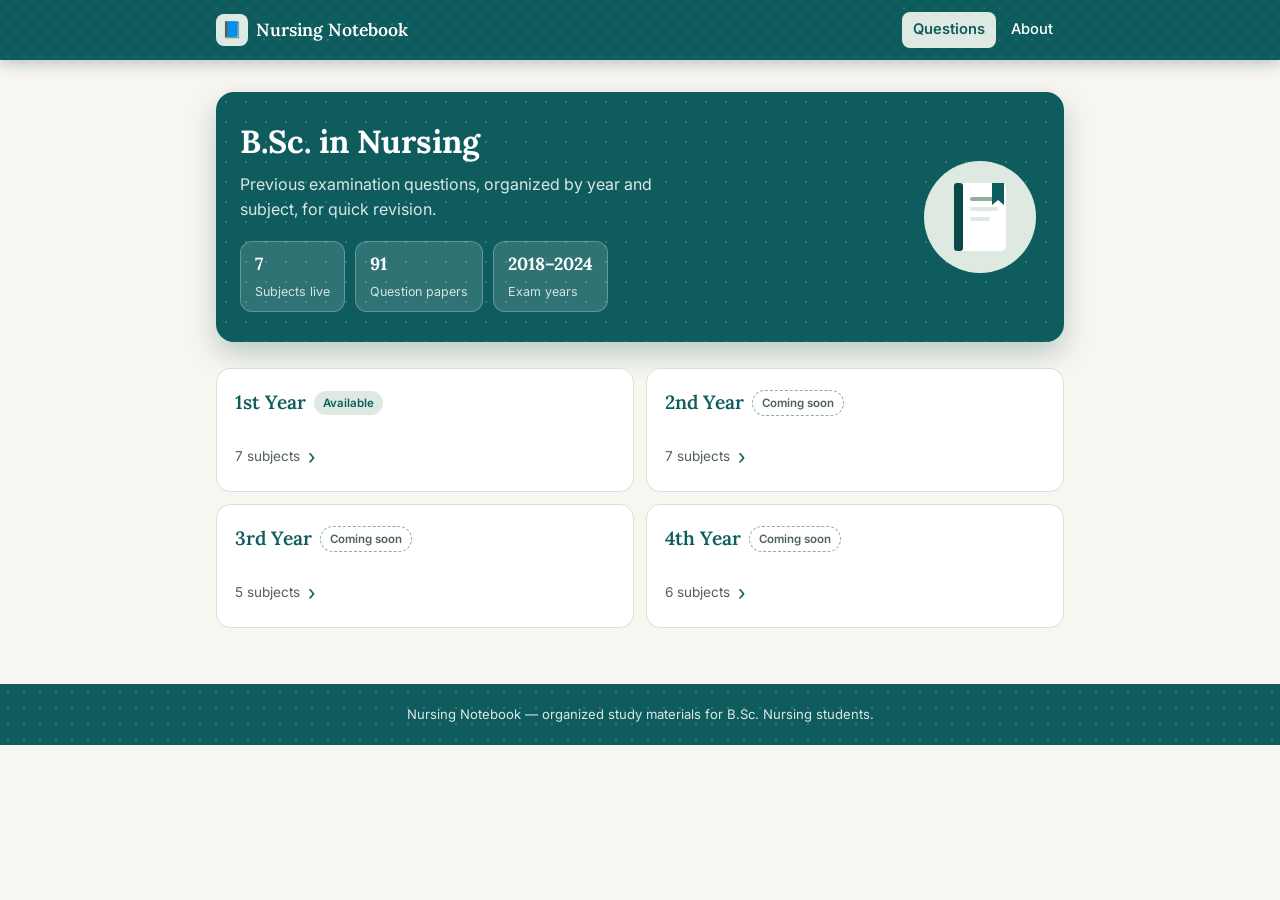
==== index.html @ 6ee8f98a "Add files via upload" ====
<!DOCTYPE html>
<html lang="en"><head><meta charset="UTF-8"><meta name="viewport" content="width=device-width, initial-scale=1">
<link rel="preconnect" href="https://fonts.googleapis.com"><link rel="preconnect" href="https://fonts.gstatic.com" crossorigin>
<link href="https://fonts.googleapis.com/css2?family=Lora:wght@500;600;700&family=Inter:wght@400;500;600&family=Noto+Sans+Bengali:wght@400;500;600&display=swap" rel="stylesheet">
<link rel="stylesheet" href="style.css"><title>Nursing Notebook</title></head><body>
<header class="topbar"><div class="topbar-in"><a class="brand" href="index.html"><span class="brand-mark">📘</span><span class="brand-name">Nursing Notebook</span></a><nav class="topnav"><a href="index.html" aria-current=page>Questions</a><a href="about.html">About</a></nav></div></header>
<nav class="breadcrumb" id="breadcrumb" style="display:none"><div class="crumbs" id="crumbs"></div></nav>
<main class="content" id="content"></main>
<footer class="footer"><p>Nursing Notebook — organized study materials for B.Sc. Nursing students.</p></footer>
<script src="data.js"></script><script src="app.js"></script></body></html>
---- style.css ----
*{box-sizing:border-box}
:root{--teal:#0F5C5E;--teal-h:#0A484A;--sage:#DDE9E1;--sage-d:#8FAF9A;--ivory:#F8F6F0;--bd:#D8E1DC;--ink:#1E2A2A;--soft:#52615E;--amber:#C98A3E;--dots:radial-gradient(rgba(255,255,255,.16) 1.2px,transparent 1.5px)}
body{margin:0;background:var(--ivory);color:var(--ink);font:16px/1.6 Inter,sans-serif}
h1,h2,h3{font-family:Lora,serif;margin:0;color:var(--teal);line-height:1.25}
button{font:inherit;color:inherit;background:none;border:0;cursor:pointer}a{color:var(--teal)}
:focus-visible{outline:2px solid var(--teal);outline-offset:2px}
.topbar{background:var(--teal);position:sticky;top:0;z-index:10;box-shadow:0 3px 14px rgba(10,72,74,.3);background-image:var(--dots);background-size:16px 16px}
.topbar-in{max-width:880px;margin:0 auto;padding:12px 16px;display:flex;align-items:center;justify-content:space-between;gap:10px}
.brand{display:flex;align-items:center;gap:8px;min-width:0;text-decoration:none;color:#fff}
.brand-mark{width:32px;height:32px;border-radius:8px;background:var(--sage);display:flex;align-items:center;justify-content:center;flex-shrink:0;font-size:1rem}
.brand-name{font-family:Lora,serif;font-weight:600;font-size:1.1rem;color:#fff;white-space:nowrap;overflow:hidden;text-overflow:ellipsis}
.topnav{display:flex;gap:4px;flex-shrink:0}
.topnav a{padding:6px 11px;border-radius:8px;text-decoration:none;color:#fff;font-size:.92rem;font-weight:500}
.topnav a:hover{background:rgba(255,255,255,.14)}
.topnav a[aria-current]{background:var(--sage);color:var(--teal);font-weight:600}
.breadcrumb{background:var(--sage);border-bottom:1px solid var(--bd)}
.crumbs{max-width:880px;margin:0 auto;padding:10px 16px;display:flex;flex-wrap:wrap;align-items:center;gap:4px;font-size:.85rem}
.crumbs button{color:var(--soft);padding:2px 4px}.crumbs button:hover{color:var(--teal);text-decoration:underline}
.crumbs .cur{color:var(--teal);font-weight:600;padding:2px 4px}.crumbs .sep{color:var(--soft);opacity:.6}
.content{max-width:880px;margin:0 auto;padding:32px 16px 56px}
.view{animation:fade .3s ease}@keyframes fade{from{opacity:0;transform:translateY(6px)}to{opacity:1;transform:none}}
.hero{background:var(--teal);background-image:var(--dots);background-size:20px 20px;color:#fff;border-radius:18px;padding:30px 24px;margin-bottom:26px;display:flex;align-items:center;justify-content:space-between;gap:20px;box-shadow:0 12px 28px rgba(10,72,74,.25)}
.hero h1{color:#fff;font-size:2rem}.hero p{margin:10px 0 0;color:rgba(255,255,255,.85);max-width:46ch}
.hero-art{width:120px;flex-shrink:0}
.stats{display:flex;flex-wrap:wrap;gap:10px;margin-top:18px}
.stat{background:rgba(255,255,255,.14);border:1px solid rgba(255,255,255,.25);border-radius:12px;padding:8px 14px}
.stat b{display:block;font-family:Lora,serif;font-size:1.1rem}.stat span{font-size:.78rem;color:rgba(255,255,255,.8)}
.grid2{display:grid;grid-template-columns:repeat(2,1fr);gap:12px}
.head{margin-bottom:22px}.head h2{font-size:1.6rem}.head p{color:var(--soft);margin:6px 0 0}
.year-card{text-align:left;background:#fff;border:1px solid var(--bd);border-radius:14px;padding:18px;display:flex;flex-direction:column;gap:22px;min-height:112px;transition:.2s}
.year-card:hover{border-color:var(--teal);transform:translateY(-2px);box-shadow:0 8px 20px rgba(15,92,94,.1)}
.row-b{display:flex;justify-content:space-between;align-items:center;gap:8px}
.year-card .lbl{font-family:Lora,serif;font-weight:600;font-size:1.2rem;color:var(--teal)}
.cta{font-size:.85rem;color:var(--soft)}.arrow{color:var(--teal);font-size:1.3rem}
.pill{font-size:.72rem;font-weight:600;padding:3px 9px;border-radius:20px;white-space:nowrap;background:var(--sage);color:var(--teal)}
.pill.soon{background:#fff;border:1px dashed var(--sage-d);color:var(--soft)}
.sub-card{display:flex;flex-direction:column;gap:10px;text-align:left;background:#fff;border:1px solid var(--bd);border-radius:12px;padding:16px;transition:.2s}
button.sub-card:hover{border-color:var(--teal);transform:translateY(-2px);box-shadow:0 8px 18px rgba(15,92,94,.1)}
.sub-card.off{cursor:default;background:#FCFBF8}.sub-card.off .name{color:var(--soft)}
.code{font-size:.78rem;font-weight:600;letter-spacing:.04em;color:var(--soft)}
.name{font-family:Lora,serif;font-weight:600;font-size:1.05rem;color:var(--teal);line-height:1.3}
.tags{display:flex;flex-wrap:wrap;gap:6px;align-items:center}
.tag{font-size:.74rem;font-weight:600;padding:3px 10px;border-radius:20px;background:var(--sage);color:var(--teal)}
.meta{font-size:.82rem;color:var(--soft)}
.exam-list{display:flex;flex-direction:column;gap:10px;max-width:480px}
.exam{background:#fff;border:1px solid var(--bd);border-radius:10px;overflow:hidden}
.exam-pill{width:100%;display:flex;align-items:center;justify-content:space-between;padding:14px 16px;background:var(--sage);transition:.2s}
.exam-pill:hover{background:var(--sage-d)}
.exam-pill .y{font-family:Lora,serif;font-weight:600;font-size:1.05rem;color:var(--teal)}
.chev{color:var(--teal);transition:transform .2s}.exam.open .chev{transform:rotate(90deg)}
.exam-opts{display:none;gap:10px;padding:14px 16px}.exam.open .exam-opts{display:flex}
.btn{flex:1;text-align:center;padding:10px 12px;border-radius:8px;background:var(--teal);color:#fff;font-weight:600;font-size:.9rem;text-decoration:none;transition:.2s}
.btn:hover{background:var(--teal-h)}
.footer{background:var(--teal);background-image:var(--dots);background-size:16px 16px;padding:20px 16px;text-align:center}
.footer p{margin:0;font-size:.82rem;color:rgba(255,255,255,.85)}
@media(max-width:560px){.grid2{grid-template-columns:1fr}.hero{flex-direction:column-reverse;align-items:flex-start;padding:24px 20px}.hero h1{font-size:1.7rem}.hero-art{align-self:center;width:96px}.brand-name{font-size:1rem}.topnav a{padding:6px 9px;font-size:.88rem}.content{padding:24px 14px 48px}}
@media(max-width:350px){.brand-mark{display:none}.topnav a{padding:6px 7px;font-size:.82rem}}
.about-hero{background:var(--teal);background-image:var(--dots);background-size:20px 20px;color:#fff;border-radius:18px;padding:34px 24px;box-shadow:0 12px 28px rgba(10,72,74,.25)}
.about-hero h1{color:#fff;font-size:2rem}.about-hero p{margin:10px 0 0;color:rgba(255,255,255,.85)}
/* ---- about page ---- */
.about section{margin-top:48px}.about h2{font-size:1.45rem;margin-bottom:14px}
.about p{margin:0 0 12px;max-width:62ch;line-height:1.75}
.quote{border-radius:16px;padding:22px 24px;background:linear-gradient(135deg,#FBF0E0,#F6E3C5);border-left:5px solid var(--amber);font-family:'Lora',serif;font-size:1.15rem;color:#6B4510;margin-top:20px}
.grid{display:grid;grid-template-columns:1fr;gap:14px}
.box{border-radius:16px;padding:18px;background:var(--bg);border:1px solid var(--bd);border-top:5px solid var(--fg)}
.box .ic{display:inline-flex;width:42px;height:42px;border-radius:12px;align-items:center;justify-content:center;background:var(--fg);font-size:1.25rem;margin-bottom:10px}
.box b{display:block;color:var(--fg);font-size:1.05rem}.box span:not(.ic){display:block;color:var(--ink-soft);font-size:.92rem;margin-top:2px}
.c-teal{--fg:#0F5257;--bg:#E4F1EF;--bd:#C5DEDB}.c-amber{--fg:#B37424;--bg:#FBF0E0;--bd:#F0DAB5}.c-blue{--fg:#2F6DB5;--bg:#E6EEF9;--bd:#C8D9F0}
.c-rose{--fg:#B5476B;--bg:#F9E8EE;--bd:#F0C9D6}.c-purple{--fg:#6B55B0;--bg:#EDE9F8;--bd:#D6CEEF}.c-green{--fg:#3E8E5A;--bg:#E6F3EA;--bd:#C6E1CF}
.chips{display:flex;flex-wrap:wrap;gap:10px}
.chip{padding:8px 14px;border-radius:999px;font-weight:600;font-size:.9rem;background:var(--bg);color:var(--fg);border:1px solid var(--bd)}
.contact{display:inline-flex;align-items:center;gap:10px;padding:14px 20px;border-radius:14px;background:var(--teal);color:#fff;text-decoration:none;font-weight:600;box-shadow:0 8px 20px rgba(15,82,87,.25)}
@media(min-width:600px){.grid{grid-template-columns:1fr 1fr}}

@media(max-width:560px){.about-hero h1{font-size:1.7rem}}
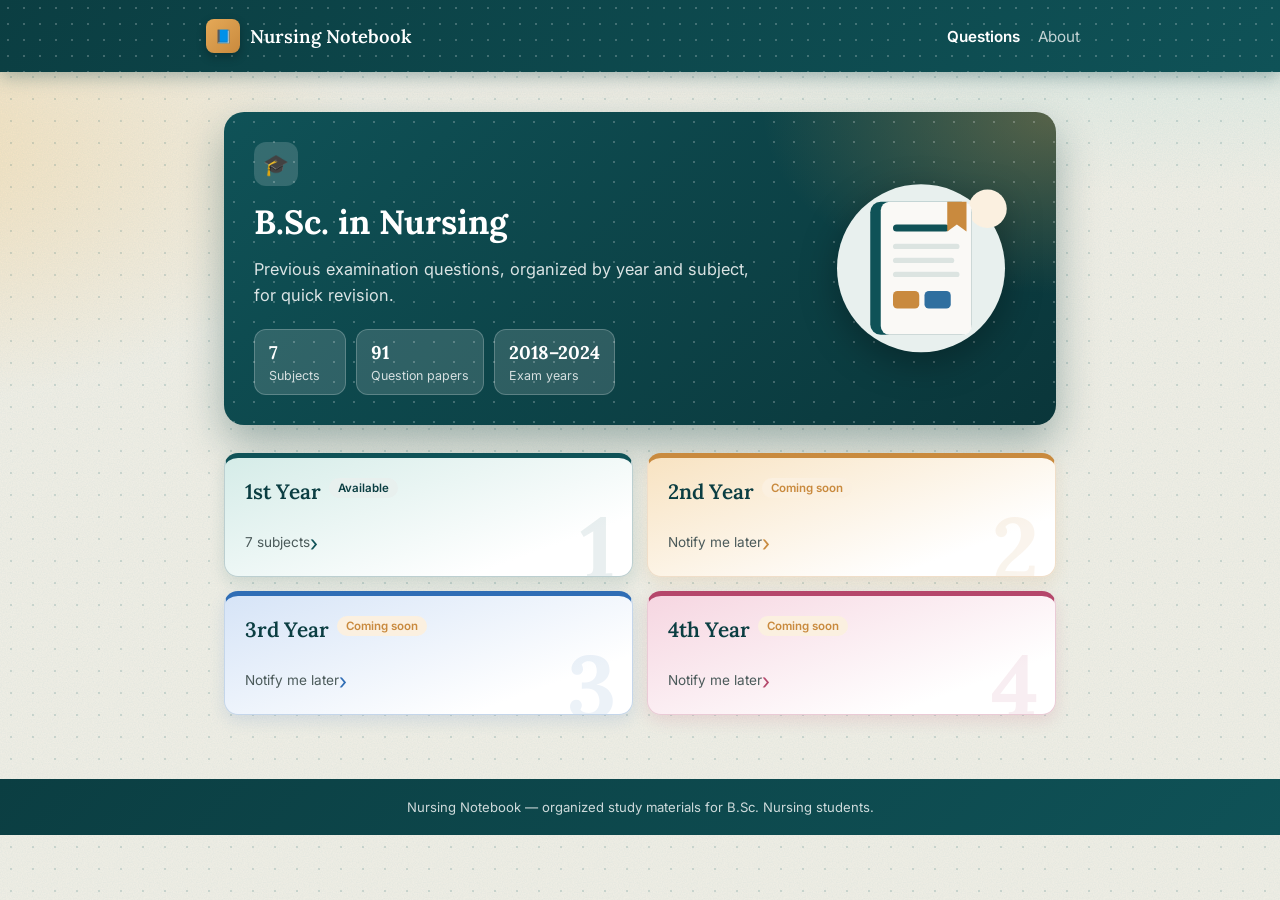
==== commit 7ec19cf4: "test o3" ====
--- a/index.html
+++ b/index.html
@@ -3,8 +3,8 @@
 <link rel="preconnect" href="https://fonts.googleapis.com"><link rel="preconnect" href="https://fonts.gstatic.com" crossorigin>
 <link href="https://fonts.googleapis.com/css2?family=Lora:wght@500;600;700&family=Inter:wght@400;500;600&family=Noto+Sans+Bengali:wght@400;500;600&display=swap" rel="stylesheet">
 <link rel="stylesheet" href="style.css"><title>Nursing Notebook</title></head><body>
-<header class="topbar"><div class="topbar-in"><a class="brand" href="index.html"><span class="brand-mark">📘</span><span class="brand-name">Nursing Notebook</span></a><nav class="topnav"><a href="index.html" aria-current=page>Questions</a><a href="about.html">About</a></nav></div></header>
-<nav class="breadcrumb" id="breadcrumb" style="display:none"><div class="crumbs" id="crumbs"></div></nav>
+<header class="topbar"><div class="topbar-in"><button class="brand" onclick="navigate({view:'home'})"><span class="brand-mark">📘</span><span class="brand-name">Nursing Notebook</span></button><nav class="topnav"><a href="index.html" aria-current=page>Questions</a><a href="about.html">About</a></nav></div></header>
+<nav class="breadcrumb" id="breadcrumb" style="display:none;"><div class="breadcrumb-inner" id="breadcrumbInner"></div></nav>
 <main class="content" id="content"></main>
 <footer class="footer"><p>Nursing Notebook — organized study materials for B.Sc. Nursing students.</p></footer>
 <script src="data.js"></script><script src="app.js"></script></body></html>
--- a/style.css
+++ b/style.css
@@ -1,63 +1,123 @@
-*{box-sizing:border-box}
-:root{--teal:#0F5C5E;--teal-h:#0A484A;--sage:#DDE9E1;--sage-d:#8FAF9A;--ivory:#F8F6F0;--bd:#D8E1DC;--ink:#1E2A2A;--soft:#52615E;--amber:#C98A3E;--dots:radial-gradient(rgba(255,255,255,.16) 1.2px,transparent 1.5px)}
-body{margin:0;background:var(--ivory);color:var(--ink);font:16px/1.6 Inter,sans-serif}
-h1,h2,h3{font-family:Lora,serif;margin:0;color:var(--teal);line-height:1.25}
-button{font:inherit;color:inherit;background:none;border:0;cursor:pointer}a{color:var(--teal)}
-:focus-visible{outline:2px solid var(--teal);outline-offset:2px}
-.topbar{background:var(--teal);position:sticky;top:0;z-index:10;box-shadow:0 3px 14px rgba(10,72,74,.3);background-image:var(--dots);background-size:16px 16px}
-.topbar-in{max-width:880px;margin:0 auto;padding:12px 16px;display:flex;align-items:center;justify-content:space-between;gap:10px}
-.brand{display:flex;align-items:center;gap:8px;min-width:0;text-decoration:none;color:#fff}
-.brand-mark{width:32px;height:32px;border-radius:8px;background:var(--sage);display:flex;align-items:center;justify-content:center;flex-shrink:0;font-size:1rem}
-.brand-name{font-family:Lora,serif;font-weight:600;font-size:1.1rem;color:#fff;white-space:nowrap;overflow:hidden;text-overflow:ellipsis}
-.topnav{display:flex;gap:4px;flex-shrink:0}
-.topnav a{padding:6px 11px;border-radius:8px;text-decoration:none;color:#fff;font-size:.92rem;font-weight:500}
-.topnav a:hover{background:rgba(255,255,255,.14)}
-.topnav a[aria-current]{background:var(--sage);color:var(--teal);font-weight:600}
-.breadcrumb{background:var(--sage);border-bottom:1px solid var(--bd)}
-.crumbs{max-width:880px;margin:0 auto;padding:10px 16px;display:flex;flex-wrap:wrap;align-items:center;gap:4px;font-size:.85rem}
-.crumbs button{color:var(--soft);padding:2px 4px}.crumbs button:hover{color:var(--teal);text-decoration:underline}
-.crumbs .cur{color:var(--teal);font-weight:600;padding:2px 4px}.crumbs .sep{color:var(--soft);opacity:.6}
-.content{max-width:880px;margin:0 auto;padding:32px 16px 56px}
-.view{animation:fade .3s ease}@keyframes fade{from{opacity:0;transform:translateY(6px)}to{opacity:1;transform:none}}
-.hero{background:var(--teal);background-image:var(--dots);background-size:20px 20px;color:#fff;border-radius:18px;padding:30px 24px;margin-bottom:26px;display:flex;align-items:center;justify-content:space-between;gap:20px;box-shadow:0 12px 28px rgba(10,72,74,.25)}
-.hero h1{color:#fff;font-size:2rem}.hero p{margin:10px 0 0;color:rgba(255,255,255,.85);max-width:46ch}
-.hero-art{width:120px;flex-shrink:0}
-.stats{display:flex;flex-wrap:wrap;gap:10px;margin-top:18px}
-.stat{background:rgba(255,255,255,.14);border:1px solid rgba(255,255,255,.25);border-radius:12px;padding:8px 14px}
-.stat b{display:block;font-family:Lora,serif;font-size:1.1rem}.stat span{font-size:.78rem;color:rgba(255,255,255,.8)}
-.grid2{display:grid;grid-template-columns:repeat(2,1fr);gap:12px}
-.head{margin-bottom:22px}.head h2{font-size:1.6rem}.head p{color:var(--soft);margin:6px 0 0}
-.year-card{text-align:left;background:#fff;border:1px solid var(--bd);border-radius:14px;padding:18px;display:flex;flex-direction:column;gap:22px;min-height:112px;transition:.2s}
-.year-card:hover{border-color:var(--teal);transform:translateY(-2px);box-shadow:0 8px 20px rgba(15,92,94,.1)}
-.row-b{display:flex;justify-content:space-between;align-items:center;gap:8px}
-.year-card .lbl{font-family:Lora,serif;font-weight:600;font-size:1.2rem;color:var(--teal)}
-.cta{font-size:.85rem;color:var(--soft)}.arrow{color:var(--teal);font-size:1.3rem}
-.pill{font-size:.72rem;font-weight:600;padding:3px 9px;border-radius:20px;white-space:nowrap;background:var(--sage);color:var(--teal)}
-.pill.soon{background:#fff;border:1px dashed var(--sage-d);color:var(--soft)}
-.sub-card{display:flex;flex-direction:column;gap:10px;text-align:left;background:#fff;border:1px solid var(--bd);border-radius:12px;padding:16px;transition:.2s}
-button.sub-card:hover{border-color:var(--teal);transform:translateY(-2px);box-shadow:0 8px 18px rgba(15,92,94,.1)}
-.sub-card.off{cursor:default;background:#FCFBF8}.sub-card.off .name{color:var(--soft)}
-.code{font-size:.78rem;font-weight:600;letter-spacing:.04em;color:var(--soft)}
-.name{font-family:Lora,serif;font-weight:600;font-size:1.05rem;color:var(--teal);line-height:1.3}
-.tags{display:flex;flex-wrap:wrap;gap:6px;align-items:center}
-.tag{font-size:.74rem;font-weight:600;padding:3px 10px;border-radius:20px;background:var(--sage);color:var(--teal)}
-.meta{font-size:.82rem;color:var(--soft)}
-.exam-list{display:flex;flex-direction:column;gap:10px;max-width:480px}
-.exam{background:#fff;border:1px solid var(--bd);border-radius:10px;overflow:hidden}
-.exam-pill{width:100%;display:flex;align-items:center;justify-content:space-between;padding:14px 16px;background:var(--sage);transition:.2s}
-.exam-pill:hover{background:var(--sage-d)}
-.exam-pill .y{font-family:Lora,serif;font-weight:600;font-size:1.05rem;color:var(--teal)}
-.chev{color:var(--teal);transition:transform .2s}.exam.open .chev{transform:rotate(90deg)}
-.exam-opts{display:none;gap:10px;padding:14px 16px}.exam.open .exam-opts{display:flex}
-.btn{flex:1;text-align:center;padding:10px 12px;border-radius:8px;background:var(--teal);color:#fff;font-weight:600;font-size:.9rem;text-decoration:none;transition:.2s}
-.btn:hover{background:var(--teal-h)}
-.footer{background:var(--teal);background-image:var(--dots);background-size:16px 16px;padding:20px 16px;text-align:center}
-.footer p{margin:0;font-size:.82rem;color:rgba(255,255,255,.85)}
-@media(max-width:560px){.grid2{grid-template-columns:1fr}.hero{flex-direction:column-reverse;align-items:flex-start;padding:24px 20px}.hero h1{font-size:1.7rem}.hero-art{align-self:center;width:96px}.brand-name{font-size:1rem}.topnav a{padding:6px 9px;font-size:.88rem}.content{padding:24px 14px 48px}}
-@media(max-width:350px){.brand-mark{display:none}.topnav a{padding:6px 7px;font-size:.82rem}}
-.about-hero{background:var(--teal);background-image:var(--dots);background-size:20px 20px;color:#fff;border-radius:18px;padding:34px 24px;box-shadow:0 12px 28px rgba(10,72,74,.25)}
-.about-hero h1{color:#fff;font-size:2rem}.about-hero p{margin:10px 0 0;color:rgba(255,255,255,.85)}
+:root{
+  --ink:#1E2A2A; --ink-soft:#4B5A5A; --teal:#0F5257; --teal-dark:#0B3E42;
+  --sage:#E8F0EE; --ivory:#FAF9F6; --amber:#C98A3E; --amber-soft:#FBF0E0;
+  --border:#DCE4E1; --white:#FFFFFF;
+}
+*{box-sizing:border-box;}
+body{margin:0; background:var(--ivory); color:var(--ink); font-family:'Inter','Noto Sans Bengali',sans-serif;}
+h1,h2,h3{font-family:'Lora','Noto Sans Bengali',serif; margin:0; color:var(--teal-dark);}
+button{font-family:inherit; cursor:pointer; background:none; border:none; color:inherit;}
+button:focus-visible, a:focus-visible{outline:2px solid var(--teal); outline-offset:2px;}
+
+.topbar{padding:18px 24px; border-bottom:1px solid var(--border); background:var(--white); position:sticky; top:0; z-index:10;}
+.brand{display:flex; align-items:center; gap:10px; max-width:880px; margin:0 auto;}
+.brand-mark{width:34px; height:34px; border-radius:8px; background:var(--teal); color:var(--ivory); display:flex; align-items:center; justify-content:center; flex-shrink:0;}
+.brand-name{font-family:'Lora',serif; font-weight:600; font-size:1.15rem; color:var(--teal-dark);}
+
+.breadcrumb{background:var(--sage); border-bottom:1px solid var(--border);}
+.breadcrumb-inner{max-width:880px; margin:0 auto; padding:12px 24px; display:flex; align-items:center; flex-wrap:wrap; gap:4px;}
+.crumb-group{display:flex; align-items:center; gap:4px;}
+.crumb{font-size:0.85rem; color:var(--ink-soft); padding:2px 4px; border-radius:4px;}
+.crumb:hover{color:var(--teal-dark); text-decoration:underline;}
+.crumb-current{color:var(--teal-dark); font-weight:600;}
+.crumb-sep{color:var(--ink-soft); opacity:0.6; margin:0 2px;}
+
+.content{max-width:880px; width:100%; margin:0 auto; padding:40px 24px 64px;}
+.view{animation:fadeIn .35s ease;}
+@keyframes fadeIn{from{opacity:0; transform:translateY(6px);} to{opacity:1; transform:translateY(0);}}
+
+.view-header{margin-bottom:28px;}
+.view-header h2{font-size:1.5rem;}
+.view-subhead{color:var(--ink-soft); margin:6px 0 0; font-size:0.95rem;}
+
+.hero{padding:8px 0 36px; max-width:640px;}
+.hero-eyebrow-icon{display:inline-flex; align-items:center; justify-content:center; width:44px; height:44px; border-radius:12px; background:var(--sage); color:var(--teal); margin-bottom:16px; font-size:1.3rem;}
+.hero h1{font-size:2rem; line-height:1.2;}
+.hero-sub{margin:14px 0 0; color:var(--ink-soft); font-size:1.02rem; line-height:1.6; max-width:52ch;}
+
+.year-grid{display:grid; grid-template-columns:repeat(2,1fr); gap:14px;}
+.year-card{text-align:left; background:var(--white); border:1px solid var(--border); border-radius:14px; padding:20px; display:flex; flex-direction:column; justify-content:space-between; gap:24px; min-height:116px; transition:.2s;}
+.year-card:hover{border-color:var(--teal); transform:translateY(-2px); box-shadow:0 8px 20px rgba(15,82,87,.08);}
+.year-card-top{display:flex; justify-content:space-between; align-items:flex-start; gap:8px;}
+.year-card-label{font-family:'Lora',serif; font-weight:600; font-size:1.15rem; color:var(--teal-dark);}
+.year-card-bottom{display:flex; justify-content:space-between; align-items:center;}
+.year-card-cta{font-size:0.85rem; color:var(--ink-soft);}
+.year-card-arrow{color:var(--teal); flex-shrink:0;}
+
+.status-pill{font-size:0.72rem; font-weight:600; padding:3px 9px; border-radius:20px; white-space:nowrap;}
+.status-live{background:var(--sage); color:var(--teal-dark);}
+.status-soon{background:var(--amber-soft); color:var(--amber);}
+
+.subject-grid{display:grid; grid-template-columns:repeat(2,1fr); gap:12px;}
+.subject-card{display:flex; align-items:center; gap:12px; text-align:left; background:var(--white); border:1px solid var(--border); border-left:3px solid var(--teal); border-radius:10px; padding:16px; transition:.2s;}
+.subject-card:hover{transform:translateY(-2px); box-shadow:0 8px 18px rgba(15,82,87,.08); background:var(--sage);}
+.subject-card-index{font-family:'Lora',serif; font-size:0.8rem; color:var(--teal); opacity:.6; flex-shrink:0;}
+.subject-card-name{flex:1; font-weight:500; font-size:0.98rem;}
+.subject-card-arrow{color:var(--ink-soft); flex-shrink:0;}
+
+.exam-year-list{display:flex; flex-direction:column; gap:10px; max-width:460px;}
+.exam-year-block{background:var(--white); border:1px solid var(--border); border-radius:10px; overflow:hidden;}
+.exam-year-pill{width:100%; display:flex; align-items:center; justify-content:space-between; padding:14px 18px; transition:.2s;}
+.exam-year-pill:hover{background:var(--sage);}
+.exam-year-number{font-family:'Lora',serif; font-weight:600; font-size:1.05rem; color:var(--teal-dark);}
+.exam-year-right{display:flex; align-items:center; gap:10px;}
+.exam-year-chev{color:var(--ink-soft); transition:transform .2s;}
+.exam-year-block.open .exam-year-chev{transform:rotate(90deg);}
+
+.exam-year-options{max-height:0; overflow:hidden; transition:max-height .25s ease; border-top:1px solid transparent;}
+.exam-year-block.open .exam-year-options{max-height:200px; border-top-color:var(--border);}
+.exam-year-options-inner{display:flex; gap:10px; padding:14px 18px;}
+.option-btn{flex:1; text-align:center; padding:10px 12px; border-radius:8px; border:1px solid var(--border); font-weight:600; font-size:0.9rem; text-decoration:none; color:var(--teal-dark); background:var(--sage); transition:.2s;}
+.option-btn:hover{background:var(--teal); color:var(--white);}
+.option-soon{padding:10px 4px; color:var(--ink-soft); font-size:0.88rem;}
+
+.empty-state{text-align:center; padding:56px 24px; background:var(--white); border:1px dashed var(--border); border-radius:14px;}
+.empty-icon{display:inline-flex; align-items:center; justify-content:center; width:52px; height:52px; border-radius:50%; background:var(--amber-soft); color:var(--amber); margin-bottom:16px; font-size:1.4rem;}
+.empty-state h3{font-size:1.2rem; margin-bottom:8px;}
+.empty-state p{color:var(--ink-soft); max-width:40ch; margin:0 auto; line-height:1.6;}
+.empty-back{display:inline-flex; align-items:center; gap:6px; margin-top:22px; font-size:0.9rem; font-weight:500; color:var(--teal); padding:8px 14px; border:1px solid var(--border); border-radius:8px;}
+.empty-back:hover{background:var(--sage);}
+
+.footer{border-top:1px solid var(--border); padding:20px 24px; text-align:center;}
+.footer p{margin:0; font-size:0.82rem; color:var(--ink-soft);}
+
+@media (max-width:640px){
+  .year-grid{grid-template-columns:1fr;}
+  .subject-grid{grid-template-columns:1fr;}
+  .hero h1{font-size:1.6rem;}
+  .content{padding:28px 18px 48px;}
+}
+
+a.brand{text-decoration:none}
+.topbar-in{max-width:880px;margin:0 auto;display:flex;justify-content:space-between;align-items:center;gap:12px}
+.topbar-in .brand{margin:0;max-width:none}
+.topnav a{margin-left:18px;text-decoration:none;color:var(--ink-soft);font-size:.95rem}
+.topnav a:hover,.topnav a[aria-current]{color:var(--teal-dark);font-weight:600}
+
+/* ---- graphics upgrade ---- */
+body{background:radial-gradient(900px 400px at 85% -80px,#DCEBE7 0,transparent 70%),radial-gradient(700px 360px at -10% 120px,#FBF0E0 0,transparent 70%),var(--ivory);background-attachment:fixed}
+.topbar{box-shadow:0 2px 14px rgba(15,82,87,.06)}
+.brand-mark{background:linear-gradient(135deg,#1B7A80,#0B3E42);box-shadow:0 4px 10px rgba(15,82,87,.3)}
+.hero{display:flex;align-items:center;justify-content:space-between;gap:24px;max-width:none;padding:30px;margin-bottom:28px;border-radius:20px;background:var(--white);border:1px solid var(--border);box-shadow:0 12px 30px rgba(15,82,87,.08)}
+.hero h1{font-size:2.1rem}.hero-art{width:210px;flex-shrink:0}
+.stats{display:flex;gap:10px;flex-wrap:wrap;margin-top:20px}
+.stat{background:var(--sage);border-radius:12px;padding:10px 14px;min-width:92px}
+.stat b{display:block;font-family:'Lora',serif;font-size:1.15rem;color:var(--teal-dark)}.stat span{font-size:.78rem;color:var(--ink-soft)}
+.year-card{position:relative;overflow:hidden;border-top:4px solid var(--c);border-radius:14px}
+.yc0{--c:#0F5257}.yc1{--c:#C98A3E}.yc2{--c:#2F6DB5}.yc3{--c:#B5476B}
+.year-num{position:absolute;right:16px;bottom:-16px;font:700 5.5rem/1 'Lora',serif;color:var(--c);opacity:.09;pointer-events:none}
+.year-card-label{font-size:1.3rem}.year-card-arrow{font-size:1.4rem;color:var(--c)}
+.subject-card{border-left-color:var(--c)}
+.t0{--c:#0F5257}.t1{--c:#C98A3E}.t2{--c:#2F6DB5}.t3{--c:#B5476B}.t4{--c:#6B55B0}.t5{--c:#3E8E5A}.t6{--c:#D0603A}
+.s-icon{width:44px;height:44px;border-radius:12px;display:flex;align-items:center;justify-content:center;background:color-mix(in srgb,var(--c) 14%,white);font-size:1.35rem;flex-shrink:0}
+.subject-card-name{display:block}.subject-card-meta{display:block;font-size:.8rem;font-weight:400;color:var(--ink-soft);margin-top:2px}
+.brand-name{white-space:nowrap}
+.exam-year-block{box-shadow:0 2px 8px rgba(15,82,87,.05)}
+.view-header h2{font-size:1.7rem}
 /* ---- about page ---- */
+.about-hero{border-radius:20px;padding:36px 28px;background:linear-gradient(135deg,#0F5257,#1B7A80);color:#fff;position:relative;overflow:hidden;box-shadow:0 14px 34px rgba(11,62,66,.22)}
+.about-hero::after{content:"";position:absolute;right:-50px;top:-60px;width:210px;height:210px;border-radius:50%;background:rgba(255,255,255,.09)}
+.about-hero h1{color:#fff;font-size:2.1rem;position:relative}.about-hero p{margin:10px 0 0;color:rgba(255,255,255,.85);position:relative}
 .about section{margin-top:48px}.about h2{font-size:1.45rem;margin-bottom:14px}
 .about p{margin:0 0 12px;max-width:62ch;line-height:1.75}
 .quote{border-radius:16px;padding:22px 24px;background:linear-gradient(135deg,#FBF0E0,#F6E3C5);border-left:5px solid var(--amber);font-family:'Lora',serif;font-size:1.15rem;color:#6B4510;margin-top:20px}
@@ -71,5 +131,37 @@
 .chip{padding:8px 14px;border-radius:999px;font-weight:600;font-size:.9rem;background:var(--bg);color:var(--fg);border:1px solid var(--bd)}
 .contact{display:inline-flex;align-items:center;gap:10px;padding:14px 20px;border-radius:14px;background:var(--teal);color:#fff;text-decoration:none;font-weight:600;box-shadow:0 8px 20px rgba(15,82,87,.25)}
 @media(min-width:600px){.grid{grid-template-columns:1fr 1fr}}
+@media(max-width:640px){.hero{flex-direction:column-reverse;align-items:flex-start;padding:24px 20px}.hero-art{width:150px;align-self:center}.topnav a{margin-left:12px;font-size:.88rem}.brand-name{font-size:1rem}.hero h1{font-size:1.7rem}.about-hero h1{font-size:1.7rem}}
 
-@media(max-width:560px){.about-hero h1{font-size:1.7rem}}
+/* ---- richer look: texture + color ---- */
+:root{--grain:url("data:image/svg+xml,%3Csvg xmlns='http://www.w3.org/2000/svg' width='160' height='160'%3E%3Cfilter id='n'%3E%3CfeTurbulence type='fractalNoise' baseFrequency='.8' numOctaves='2' stitchTiles='stitch'/%3E%3CfeColorMatrix values='0 0 0 0 .06 0 0 0 0 .32 0 0 0 0 .34 0 0 0 .10 0'/%3E%3C/filter%3E%3Crect width='100%25' height='100%25' filter='url(%23n)'/%3E%3C/svg%3E");--dots:radial-gradient(rgba(15,82,87,.16) 1.2px,transparent 1.5px);--dots-w:radial-gradient(rgba(255,255,255,.22) 1.2px,transparent 1.5px)}
+body{background-color:#F3EFE6;background-image:var(--grain),var(--dots),radial-gradient(900px 420px at 90% -100px,#CFE5E0 0,transparent 70%),radial-gradient(700px 380px at -10% 140px,#F6DFB8 0,transparent 70%);background-size:160px 160px,22px 22px,auto,auto;background-attachment:scroll,scroll,fixed,fixed}
+.topbar{background:linear-gradient(135deg,#0B3E42,#0F5257) !important;border-bottom:0;box-shadow:0 4px 18px rgba(11,62,66,.35)}
+.topbar::after{content:"";position:absolute;inset:0;background-image:var(--dots-w);background-size:16px 16px;pointer-events:none}
+.topbar-in{position:relative;z-index:1}
+.brand-name{color:#fff !important}.brand-mark{background:linear-gradient(135deg,#E5A957,#C98A3E) !important;box-shadow:0 4px 10px rgba(0,0,0,.25)}
+.topnav a{color:rgba(255,255,255,.75) !important}.topnav a:hover,.topnav a[aria-current]{color:#fff !important}
+.breadcrumb{background:#DCEBE7}
+.hero{background-color:#0F5257 !important;background-image:var(--dots-w),radial-gradient(420px 260px at 100% 0,rgba(229,169,87,.35),transparent 70%),linear-gradient(135deg,#0F5257,#0A363A) !important;background-size:20px 20px,auto,auto !important;border:0 !important;box-shadow:0 18px 40px rgba(11,62,66,.35) !important}
+.hero h1{color:#fff !important}.hero-sub{color:rgba(255,255,255,.85) !important}
+.hero-eyebrow-icon{background:rgba(255,255,255,.16) !important;color:#fff}
+.stat{background:rgba(255,255,255,.14) !important;border:1px solid rgba(255,255,255,.22)}.stat b{color:#fff !important}.stat span{color:rgba(255,255,255,.8) !important}
+.hero-art{filter:drop-shadow(0 10px 18px rgba(0,0,0,.3))}
+.yc0{--t:#D5ECE8}.yc1{--t:#F8E3C2}.yc2{--t:#D6E4F7}.yc3{--t:#F6D6E1}
+.year-card{background:linear-gradient(160deg,var(--t,#fff),#fff 78%) !important;border:1px solid color-mix(in srgb,var(--c) 28%,white);border-top:5px solid var(--c);box-shadow:0 6px 16px color-mix(in srgb,var(--c) 14%,transparent)}
+.year-card:hover{box-shadow:0 14px 28px color-mix(in srgb,var(--c) 28%,transparent) !important}
+.subject-card{background:linear-gradient(100deg,color-mix(in srgb,var(--c) 12%,white),#fff 70%) !important;border:1px solid color-mix(in srgb,var(--c) 25%,white);border-left:5px solid var(--c);box-shadow:0 4px 12px color-mix(in srgb,var(--c) 10%,transparent)}
+.subject-card:hover{background:color-mix(in srgb,var(--c) 18%,white) !important}
+.s-icon{background:var(--c) !important;box-shadow:inset 0 0 0 2px rgba(255,255,255,.35)}
+.subject-card-name{color:var(--ink)}.subject-card-arrow{color:var(--c);font-size:1.3rem}
+.view-header h2{color:#0B3E42}
+.exam-year-block{background:#fff;border:1px solid #CFE0DC;box-shadow:0 4px 12px rgba(15,82,87,.08)}
+.exam-year-pill{background:linear-gradient(90deg,#EAF3F1,#fff)}
+.exam-year-block.open{border-color:#0F5257}.exam-year-block.open .exam-year-pill{background:linear-gradient(90deg,#CFE5E0,#fff)}
+.option-btn{border:0 !important;color:#fff !important;box-shadow:0 4px 10px rgba(0,0,0,.15)}
+.opt-w{background:linear-gradient(135deg,#1B7A80,#0F5257) !important}.opt-m{background:linear-gradient(135deg,#E0A04C,#C98A3E) !important}
+.option-btn:hover{filter:brightness(1.1);transform:translateY(-1px)}
+.empty-state{background:#fff;border:2px dashed #C9A56A}
+.footer{background:linear-gradient(135deg,#0B3E42,#0F5257);border:0;position:relative}
+.footer p{color:rgba(255,255,255,.8)}
+.about-hero{background-image:var(--dots-w),radial-gradient(380px 240px at 100% 0,rgba(229,169,87,.4),transparent 70%),linear-gradient(135deg,#0F5257,#0A363A) !important;background-size:20px 20px,auto,auto !important}
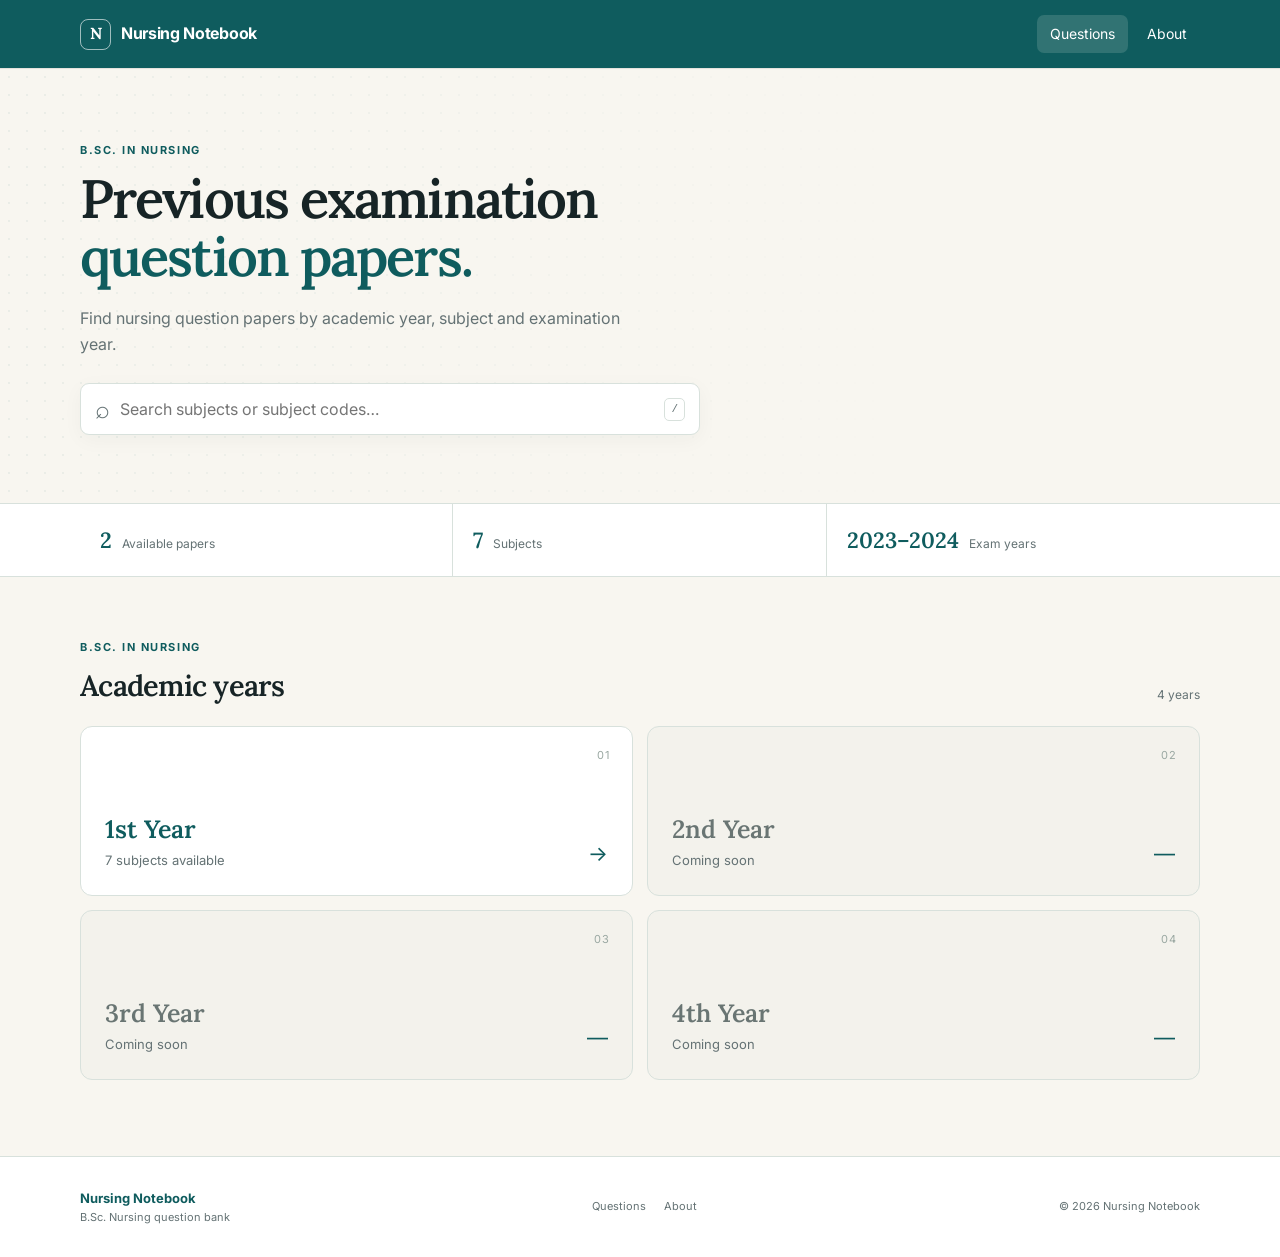
==== commit 372626f3: "Add files via upload" ====
--- a/index.html
+++ b/index.html
@@ -1,10 +1,77 @@
-<!DOCTYPE html>
-<html lang="en"><head><meta charset="UTF-8"><meta name="viewport" content="width=device-width, initial-scale=1">
-<link rel="preconnect" href="https://fonts.googleapis.com"><link rel="preconnect" href="https://fonts.gstatic.com" crossorigin>
-<link href="https://fonts.googleapis.com/css2?family=Lora:wght@500;600;700&family=Inter:wght@400;500;600&family=Noto+Sans+Bengali:wght@400;500;600&display=swap" rel="stylesheet">
-<link rel="stylesheet" href="style.css"><title>Nursing Notebook</title></head><body>
-<header class="topbar"><div class="topbar-in"><button class="brand" onclick="navigate({view:'home'})"><span class="brand-mark">📘</span><span class="brand-name">Nursing Notebook</span></button><nav class="topnav"><a href="index.html" aria-current=page>Questions</a><a href="about.html">About</a></nav></div></header>
-<nav class="breadcrumb" id="breadcrumb" style="display:none;"><div class="breadcrumb-inner" id="breadcrumbInner"></div></nav>
-<main class="content" id="content"></main>
-<footer class="footer"><p>Nursing Notebook — organized study materials for B.Sc. Nursing students.</p></footer>
-<script src="data.js"></script><script src="app.js"></script></body></html>+<!doctype html>
+<html lang="en">
+<head>
+  <meta charset="UTF-8">
+  <meta name="viewport" content="width=device-width, initial-scale=1.0">
+  <meta name="description" content="Nursing Notebook — B.Sc. in Nursing previous examination question papers.">
+  <title>Nursing Notebook | B.Sc. in Nursing</title>
+  <link rel="preconnect" href="https://fonts.googleapis.com">
+  <link rel="preconnect" href="https://fonts.gstatic.com" crossorigin>
+  <link href="https://fonts.googleapis.com/css2?family=Inter:wght@400;500;600;700&family=Lora:wght@500;600;700&display=swap" rel="stylesheet">
+  <link rel="stylesheet" href="style.css">
+</head>
+<body>
+  <header class="site-header">
+    <div class="container nav-wrap">
+      <a class="brand" href="index.html" aria-label="Nursing Notebook home">
+        <span class="brand-mark">N</span>
+        <span>Nursing Notebook</span>
+      </a>
+      <button class="menu-toggle" aria-label="Open navigation" aria-expanded="false">☰</button>
+      <nav class="nav-links" aria-label="Main navigation">
+        <a class="active" href="index.html">Questions</a>
+        <a href="about.html">About</a>
+      </nav>
+    </div>
+  </header>
+
+  <main>
+    <section class="hero">
+      <div class="hero-dots"></div>
+      <div class="container hero-inner">
+        <p class="eyebrow">B.SC. IN NURSING</p>
+        <h1>Previous examination<br><em>question papers.</em></h1>
+        <p class="hero-copy">Find nursing question papers by academic year, subject and examination year.</p>
+        <div class="search-box">
+          <span aria-hidden="true">⌕</span>
+          <input id="subjectSearch" type="search" placeholder="Search subjects or subject codes…" autocomplete="off">
+          <kbd>/</kbd>
+        </div>
+      </div>
+    </section>
+
+    <section class="stats-section">
+      <div class="container stats">
+        <div class="stat"><strong id="paperStat">91</strong><span>Available papers</span></div>
+        <div class="stat"><strong id="subjectStat">7</strong><span>Subjects</span></div>
+        <div class="stat"><strong id="yearStat">2018–2024</strong><span>Exam years</span></div>
+      </div>
+    </section>
+
+    <section class="years-section container">
+      <div class="section-heading">
+        <div>
+          <p class="eyebrow">B.SC. IN NURSING</p>
+          <h2>Academic years</h2>
+        </div>
+        <span class="section-count">4 years</span>
+      </div>
+      <div id="yearGrid" class="year-grid"></div>
+      <div id="searchResults" class="search-results" hidden></div>
+    </section>
+  </main>
+
+  <footer class="site-footer">
+    <div class="container footer-inner">
+      <div>
+        <strong>Nursing Notebook</strong>
+        <span>B.Sc. Nursing question bank</span>
+      </div>
+      <div class="footer-links"><a href="index.html">Questions</a><a href="about.html">About</a></div>
+      <span>© 2026 Nursing Notebook</span>
+    </div>
+  </footer>
+  <script src="data.js"></script>
+  <script src="app.js"></script>
+</body>
+</html>
--- a/style.css
+++ b/style.css
@@ -1,167 +1,23 @@
-:root{
-  --ink:#1E2A2A; --ink-soft:#4B5A5A; --teal:#0F5257; --teal-dark:#0B3E42;
-  --sage:#E8F0EE; --ivory:#FAF9F6; --amber:#C98A3E; --amber-soft:#FBF0E0;
-  --border:#DCE4E1; --white:#FFFFFF;
+:root {
+  --teal:#0F5C5E; --dark-teal:#08494B; --sage:#DDE9E1; --sage-hover:#C5D8CE;
+  --ivory:#F8F6F0; --white:#FFFFFF; --border:#D8E1DC; --text:#172426;
+  --muted:#647274; --max:1120px; --radius:12px;
 }
-*{box-sizing:border-box;}
-body{margin:0; background:var(--ivory); color:var(--ink); font-family:'Inter','Noto Sans Bengali',sans-serif;}
-h1,h2,h3{font-family:'Lora','Noto Sans Bengali',serif; margin:0; color:var(--teal-dark);}
-button{font-family:inherit; cursor:pointer; background:none; border:none; color:inherit;}
-button:focus-visible, a:focus-visible{outline:2px solid var(--teal); outline-offset:2px;}
-
-.topbar{padding:18px 24px; border-bottom:1px solid var(--border); background:var(--white); position:sticky; top:0; z-index:10;}
-.brand{display:flex; align-items:center; gap:10px; max-width:880px; margin:0 auto;}
-.brand-mark{width:34px; height:34px; border-radius:8px; background:var(--teal); color:var(--ivory); display:flex; align-items:center; justify-content:center; flex-shrink:0;}
-.brand-name{font-family:'Lora',serif; font-weight:600; font-size:1.15rem; color:var(--teal-dark);}
-
-.breadcrumb{background:var(--sage); border-bottom:1px solid var(--border);}
-.breadcrumb-inner{max-width:880px; margin:0 auto; padding:12px 24px; display:flex; align-items:center; flex-wrap:wrap; gap:4px;}
-.crumb-group{display:flex; align-items:center; gap:4px;}
-.crumb{font-size:0.85rem; color:var(--ink-soft); padding:2px 4px; border-radius:4px;}
-.crumb:hover{color:var(--teal-dark); text-decoration:underline;}
-.crumb-current{color:var(--teal-dark); font-weight:600;}
-.crumb-sep{color:var(--ink-soft); opacity:0.6; margin:0 2px;}
-
-.content{max-width:880px; width:100%; margin:0 auto; padding:40px 24px 64px;}
-.view{animation:fadeIn .35s ease;}
-@keyframes fadeIn{from{opacity:0; transform:translateY(6px);} to{opacity:1; transform:translateY(0);}}
-
-.view-header{margin-bottom:28px;}
-.view-header h2{font-size:1.5rem;}
-.view-subhead{color:var(--ink-soft); margin:6px 0 0; font-size:0.95rem;}
-
-.hero{padding:8px 0 36px; max-width:640px;}
-.hero-eyebrow-icon{display:inline-flex; align-items:center; justify-content:center; width:44px; height:44px; border-radius:12px; background:var(--sage); color:var(--teal); margin-bottom:16px; font-size:1.3rem;}
-.hero h1{font-size:2rem; line-height:1.2;}
-.hero-sub{margin:14px 0 0; color:var(--ink-soft); font-size:1.02rem; line-height:1.6; max-width:52ch;}
-
-.year-grid{display:grid; grid-template-columns:repeat(2,1fr); gap:14px;}
-.year-card{text-align:left; background:var(--white); border:1px solid var(--border); border-radius:14px; padding:20px; display:flex; flex-direction:column; justify-content:space-between; gap:24px; min-height:116px; transition:.2s;}
-.year-card:hover{border-color:var(--teal); transform:translateY(-2px); box-shadow:0 8px 20px rgba(15,82,87,.08);}
-.year-card-top{display:flex; justify-content:space-between; align-items:flex-start; gap:8px;}
-.year-card-label{font-family:'Lora',serif; font-weight:600; font-size:1.15rem; color:var(--teal-dark);}
-.year-card-bottom{display:flex; justify-content:space-between; align-items:center;}
-.year-card-cta{font-size:0.85rem; color:var(--ink-soft);}
-.year-card-arrow{color:var(--teal); flex-shrink:0;}
-
-.status-pill{font-size:0.72rem; font-weight:600; padding:3px 9px; border-radius:20px; white-space:nowrap;}
-.status-live{background:var(--sage); color:var(--teal-dark);}
-.status-soon{background:var(--amber-soft); color:var(--amber);}
-
-.subject-grid{display:grid; grid-template-columns:repeat(2,1fr); gap:12px;}
-.subject-card{display:flex; align-items:center; gap:12px; text-align:left; background:var(--white); border:1px solid var(--border); border-left:3px solid var(--teal); border-radius:10px; padding:16px; transition:.2s;}
-.subject-card:hover{transform:translateY(-2px); box-shadow:0 8px 18px rgba(15,82,87,.08); background:var(--sage);}
-.subject-card-index{font-family:'Lora',serif; font-size:0.8rem; color:var(--teal); opacity:.6; flex-shrink:0;}
-.subject-card-name{flex:1; font-weight:500; font-size:0.98rem;}
-.subject-card-arrow{color:var(--ink-soft); flex-shrink:0;}
-
-.exam-year-list{display:flex; flex-direction:column; gap:10px; max-width:460px;}
-.exam-year-block{background:var(--white); border:1px solid var(--border); border-radius:10px; overflow:hidden;}
-.exam-year-pill{width:100%; display:flex; align-items:center; justify-content:space-between; padding:14px 18px; transition:.2s;}
-.exam-year-pill:hover{background:var(--sage);}
-.exam-year-number{font-family:'Lora',serif; font-weight:600; font-size:1.05rem; color:var(--teal-dark);}
-.exam-year-right{display:flex; align-items:center; gap:10px;}
-.exam-year-chev{color:var(--ink-soft); transition:transform .2s;}
-.exam-year-block.open .exam-year-chev{transform:rotate(90deg);}
-
-.exam-year-options{max-height:0; overflow:hidden; transition:max-height .25s ease; border-top:1px solid transparent;}
-.exam-year-block.open .exam-year-options{max-height:200px; border-top-color:var(--border);}
-.exam-year-options-inner{display:flex; gap:10px; padding:14px 18px;}
-.option-btn{flex:1; text-align:center; padding:10px 12px; border-radius:8px; border:1px solid var(--border); font-weight:600; font-size:0.9rem; text-decoration:none; color:var(--teal-dark); background:var(--sage); transition:.2s;}
-.option-btn:hover{background:var(--teal); color:var(--white);}
-.option-soon{padding:10px 4px; color:var(--ink-soft); font-size:0.88rem;}
-
-.empty-state{text-align:center; padding:56px 24px; background:var(--white); border:1px dashed var(--border); border-radius:14px;}
-.empty-icon{display:inline-flex; align-items:center; justify-content:center; width:52px; height:52px; border-radius:50%; background:var(--amber-soft); color:var(--amber); margin-bottom:16px; font-size:1.4rem;}
-.empty-state h3{font-size:1.2rem; margin-bottom:8px;}
-.empty-state p{color:var(--ink-soft); max-width:40ch; margin:0 auto; line-height:1.6;}
-.empty-back{display:inline-flex; align-items:center; gap:6px; margin-top:22px; font-size:0.9rem; font-weight:500; color:var(--teal); padding:8px 14px; border:1px solid var(--border); border-radius:8px;}
-.empty-back:hover{background:var(--sage);}
-
-.footer{border-top:1px solid var(--border); padding:20px 24px; text-align:center;}
-.footer p{margin:0; font-size:0.82rem; color:var(--ink-soft);}
-
-@media (max-width:640px){
-  .year-grid{grid-template-columns:1fr;}
-  .subject-grid{grid-template-columns:1fr;}
-  .hero h1{font-size:1.6rem;}
-  .content{padding:28px 18px 48px;}
-}
-
-a.brand{text-decoration:none}
-.topbar-in{max-width:880px;margin:0 auto;display:flex;justify-content:space-between;align-items:center;gap:12px}
-.topbar-in .brand{margin:0;max-width:none}
-.topnav a{margin-left:18px;text-decoration:none;color:var(--ink-soft);font-size:.95rem}
-.topnav a:hover,.topnav a[aria-current]{color:var(--teal-dark);font-weight:600}
-
-/* ---- graphics upgrade ---- */
-body{background:radial-gradient(900px 400px at 85% -80px,#DCEBE7 0,transparent 70%),radial-gradient(700px 360px at -10% 120px,#FBF0E0 0,transparent 70%),var(--ivory);background-attachment:fixed}
-.topbar{box-shadow:0 2px 14px rgba(15,82,87,.06)}
-.brand-mark{background:linear-gradient(135deg,#1B7A80,#0B3E42);box-shadow:0 4px 10px rgba(15,82,87,.3)}
-.hero{display:flex;align-items:center;justify-content:space-between;gap:24px;max-width:none;padding:30px;margin-bottom:28px;border-radius:20px;background:var(--white);border:1px solid var(--border);box-shadow:0 12px 30px rgba(15,82,87,.08)}
-.hero h1{font-size:2.1rem}.hero-art{width:210px;flex-shrink:0}
-.stats{display:flex;gap:10px;flex-wrap:wrap;margin-top:20px}
-.stat{background:var(--sage);border-radius:12px;padding:10px 14px;min-width:92px}
-.stat b{display:block;font-family:'Lora',serif;font-size:1.15rem;color:var(--teal-dark)}.stat span{font-size:.78rem;color:var(--ink-soft)}
-.year-card{position:relative;overflow:hidden;border-top:4px solid var(--c);border-radius:14px}
-.yc0{--c:#0F5257}.yc1{--c:#C98A3E}.yc2{--c:#2F6DB5}.yc3{--c:#B5476B}
-.year-num{position:absolute;right:16px;bottom:-16px;font:700 5.5rem/1 'Lora',serif;color:var(--c);opacity:.09;pointer-events:none}
-.year-card-label{font-size:1.3rem}.year-card-arrow{font-size:1.4rem;color:var(--c)}
-.subject-card{border-left-color:var(--c)}
-.t0{--c:#0F5257}.t1{--c:#C98A3E}.t2{--c:#2F6DB5}.t3{--c:#B5476B}.t4{--c:#6B55B0}.t5{--c:#3E8E5A}.t6{--c:#D0603A}
-.s-icon{width:44px;height:44px;border-radius:12px;display:flex;align-items:center;justify-content:center;background:color-mix(in srgb,var(--c) 14%,white);font-size:1.35rem;flex-shrink:0}
-.subject-card-name{display:block}.subject-card-meta{display:block;font-size:.8rem;font-weight:400;color:var(--ink-soft);margin-top:2px}
-.brand-name{white-space:nowrap}
-.exam-year-block{box-shadow:0 2px 8px rgba(15,82,87,.05)}
-.view-header h2{font-size:1.7rem}
-/* ---- about page ---- */
-.about-hero{border-radius:20px;padding:36px 28px;background:linear-gradient(135deg,#0F5257,#1B7A80);color:#fff;position:relative;overflow:hidden;box-shadow:0 14px 34px rgba(11,62,66,.22)}
-.about-hero::after{content:"";position:absolute;right:-50px;top:-60px;width:210px;height:210px;border-radius:50%;background:rgba(255,255,255,.09)}
-.about-hero h1{color:#fff;font-size:2.1rem;position:relative}.about-hero p{margin:10px 0 0;color:rgba(255,255,255,.85);position:relative}
-.about section{margin-top:48px}.about h2{font-size:1.45rem;margin-bottom:14px}
-.about p{margin:0 0 12px;max-width:62ch;line-height:1.75}
-.quote{border-radius:16px;padding:22px 24px;background:linear-gradient(135deg,#FBF0E0,#F6E3C5);border-left:5px solid var(--amber);font-family:'Lora',serif;font-size:1.15rem;color:#6B4510;margin-top:20px}
-.grid{display:grid;grid-template-columns:1fr;gap:14px}
-.box{border-radius:16px;padding:18px;background:var(--bg);border:1px solid var(--bd);border-top:5px solid var(--fg)}
-.box .ic{display:inline-flex;width:42px;height:42px;border-radius:12px;align-items:center;justify-content:center;background:var(--fg);font-size:1.25rem;margin-bottom:10px}
-.box b{display:block;color:var(--fg);font-size:1.05rem}.box span:not(.ic){display:block;color:var(--ink-soft);font-size:.92rem;margin-top:2px}
-.c-teal{--fg:#0F5257;--bg:#E4F1EF;--bd:#C5DEDB}.c-amber{--fg:#B37424;--bg:#FBF0E0;--bd:#F0DAB5}.c-blue{--fg:#2F6DB5;--bg:#E6EEF9;--bd:#C8D9F0}
-.c-rose{--fg:#B5476B;--bg:#F9E8EE;--bd:#F0C9D6}.c-purple{--fg:#6B55B0;--bg:#EDE9F8;--bd:#D6CEEF}.c-green{--fg:#3E8E5A;--bg:#E6F3EA;--bd:#C6E1CF}
-.chips{display:flex;flex-wrap:wrap;gap:10px}
-.chip{padding:8px 14px;border-radius:999px;font-weight:600;font-size:.9rem;background:var(--bg);color:var(--fg);border:1px solid var(--bd)}
-.contact{display:inline-flex;align-items:center;gap:10px;padding:14px 20px;border-radius:14px;background:var(--teal);color:#fff;text-decoration:none;font-weight:600;box-shadow:0 8px 20px rgba(15,82,87,.25)}
-@media(min-width:600px){.grid{grid-template-columns:1fr 1fr}}
-@media(max-width:640px){.hero{flex-direction:column-reverse;align-items:flex-start;padding:24px 20px}.hero-art{width:150px;align-self:center}.topnav a{margin-left:12px;font-size:.88rem}.brand-name{font-size:1rem}.hero h1{font-size:1.7rem}.about-hero h1{font-size:1.7rem}}
-
-/* ---- richer look: texture + color ---- */
-:root{--grain:url("data:image/svg+xml,%3Csvg xmlns='http://www.w3.org/2000/svg' width='160' height='160'%3E%3Cfilter id='n'%3E%3CfeTurbulence type='fractalNoise' baseFrequency='.8' numOctaves='2' stitchTiles='stitch'/%3E%3CfeColorMatrix values='0 0 0 0 .06 0 0 0 0 .32 0 0 0 0 .34 0 0 0 .10 0'/%3E%3C/filter%3E%3Crect width='100%25' height='100%25' filter='url(%23n)'/%3E%3C/svg%3E");--dots:radial-gradient(rgba(15,82,87,.16) 1.2px,transparent 1.5px);--dots-w:radial-gradient(rgba(255,255,255,.22) 1.2px,transparent 1.5px)}
-body{background-color:#F3EFE6;background-image:var(--grain),var(--dots),radial-gradient(900px 420px at 90% -100px,#CFE5E0 0,transparent 70%),radial-gradient(700px 380px at -10% 140px,#F6DFB8 0,transparent 70%);background-size:160px 160px,22px 22px,auto,auto;background-attachment:scroll,scroll,fixed,fixed}
-.topbar{background:linear-gradient(135deg,#0B3E42,#0F5257) !important;border-bottom:0;box-shadow:0 4px 18px rgba(11,62,66,.35)}
-.topbar::after{content:"";position:absolute;inset:0;background-image:var(--dots-w);background-size:16px 16px;pointer-events:none}
-.topbar-in{position:relative;z-index:1}
-.brand-name{color:#fff !important}.brand-mark{background:linear-gradient(135deg,#E5A957,#C98A3E) !important;box-shadow:0 4px 10px rgba(0,0,0,.25)}
-.topnav a{color:rgba(255,255,255,.75) !important}.topnav a:hover,.topnav a[aria-current]{color:#fff !important}
-.breadcrumb{background:#DCEBE7}
-.hero{background-color:#0F5257 !important;background-image:var(--dots-w),radial-gradient(420px 260px at 100% 0,rgba(229,169,87,.35),transparent 70%),linear-gradient(135deg,#0F5257,#0A363A) !important;background-size:20px 20px,auto,auto !important;border:0 !important;box-shadow:0 18px 40px rgba(11,62,66,.35) !important}
-.hero h1{color:#fff !important}.hero-sub{color:rgba(255,255,255,.85) !important}
-.hero-eyebrow-icon{background:rgba(255,255,255,.16) !important;color:#fff}
-.stat{background:rgba(255,255,255,.14) !important;border:1px solid rgba(255,255,255,.22)}.stat b{color:#fff !important}.stat span{color:rgba(255,255,255,.8) !important}
-.hero-art{filter:drop-shadow(0 10px 18px rgba(0,0,0,.3))}
-.yc0{--t:#D5ECE8}.yc1{--t:#F8E3C2}.yc2{--t:#D6E4F7}.yc3{--t:#F6D6E1}
-.year-card{background:linear-gradient(160deg,var(--t,#fff),#fff 78%) !important;border:1px solid color-mix(in srgb,var(--c) 28%,white);border-top:5px solid var(--c);box-shadow:0 6px 16px color-mix(in srgb,var(--c) 14%,transparent)}
-.year-card:hover{box-shadow:0 14px 28px color-mix(in srgb,var(--c) 28%,transparent) !important}
-.subject-card{background:linear-gradient(100deg,color-mix(in srgb,var(--c) 12%,white),#fff 70%) !important;border:1px solid color-mix(in srgb,var(--c) 25%,white);border-left:5px solid var(--c);box-shadow:0 4px 12px color-mix(in srgb,var(--c) 10%,transparent)}
-.subject-card:hover{background:color-mix(in srgb,var(--c) 18%,white) !important}
-.s-icon{background:var(--c) !important;box-shadow:inset 0 0 0 2px rgba(255,255,255,.35)}
-.subject-card-name{color:var(--ink)}.subject-card-arrow{color:var(--c);font-size:1.3rem}
-.view-header h2{color:#0B3E42}
-.exam-year-block{background:#fff;border:1px solid #CFE0DC;box-shadow:0 4px 12px rgba(15,82,87,.08)}
-.exam-year-pill{background:linear-gradient(90deg,#EAF3F1,#fff)}
-.exam-year-block.open{border-color:#0F5257}.exam-year-block.open .exam-year-pill{background:linear-gradient(90deg,#CFE5E0,#fff)}
-.option-btn{border:0 !important;color:#fff !important;box-shadow:0 4px 10px rgba(0,0,0,.15)}
-.opt-w{background:linear-gradient(135deg,#1B7A80,#0F5257) !important}.opt-m{background:linear-gradient(135deg,#E0A04C,#C98A3E) !important}
-.option-btn:hover{filter:brightness(1.1);transform:translateY(-1px)}
-.empty-state{background:#fff;border:2px dashed #C9A56A}
-.footer{background:linear-gradient(135deg,#0B3E42,#0F5257);border:0;position:relative}
-.footer p{color:rgba(255,255,255,.8)}
-.about-hero{background-image:var(--dots-w),radial-gradient(380px 240px at 100% 0,rgba(229,169,87,.4),transparent 70%),linear-gradient(135deg,#0F5257,#0A363A) !important;background-size:20px 20px,auto,auto !important}
+*{box-sizing:border-box} html{scroll-behavior:smooth} body{margin:0;background:var(--ivory);color:var(--text);font-family:Inter,system-ui,sans-serif;line-height:1.6} a{color:inherit;text-decoration:none} button,input{font:inherit}
+.container{width:min(calc(100% - 32px),var(--max));margin:auto}
+.site-header{height:68px;background:var(--teal);color:#fff;position:sticky;top:0;z-index:20;box-shadow:0 1px 0 rgba(0,0,0,.08)}
+.nav-wrap{height:100%;display:flex;align-items:center;justify-content:space-between}
+.brand{display:flex;align-items:center;gap:10px;font-weight:700;letter-spacing:-.02em}.brand-mark{width:31px;height:31px;border:1px solid rgba(255,255,255,.6);border-radius:8px;display:grid;place-items:center;font-family:Lora,serif}
+.nav-links{display:flex;gap:6px}.nav-links a{padding:8px 13px;border-radius:7px;color:#fff;font-size:14px}.nav-links a:hover,.nav-links a.active{background:rgba(221,233,225,.16)}
+.menu-toggle{display:none;border:0;background:none;color:#fff;font-size:22px}
+.hero{position:relative;overflow:hidden;border-bottom:1px solid var(--border)}.hero-inner{padding:74px 0 68px;position:relative}.hero-dots{position:absolute;inset:0;background-image:radial-gradient(rgba(15,92,94,.13) 1px,transparent 1px);background-size:18px 18px;opacity:.45;mask-image:linear-gradient(to right,black,transparent 75%)}
+.eyebrow{margin:0 0 10px;color:var(--teal);font-size:11px;font-weight:700;letter-spacing:.14em}.hero h1,.page-title h1,.about-main h1{font:600 clamp(34px,5vw,54px)/1.08 Lora,serif;letter-spacing:-.035em;margin:0;max-width:760px}.hero h1 em,.page-title h1 em,.about-main h1 em{font-style:normal;color:var(--teal)}.hero-copy{color:var(--muted);max-width:560px;margin:20px 0 26px;font-size:16px}
+.search-box{height:52px;max-width:620px;background:#fff;border:1px solid var(--border);border-radius:9px;display:flex;align-items:center;padding:0 14px;box-shadow:0 5px 20px rgba(20,50,50,.04)}.search-box>span{font-size:25px;color:var(--muted);margin-right:8px}.search-box input{border:0;outline:0;flex:1;background:transparent;color:var(--text);min-width:0}.search-box kbd{border:1px solid var(--border);border-radius:5px;color:var(--muted);font-size:11px;padding:2px 6px}
+.stats-section{border-bottom:1px solid var(--border);background:#fff}.stats{display:grid;grid-template-columns:repeat(3,1fr)}.stat{padding:22px 20px;border-right:1px solid var(--border);display:flex;align-items:baseline;gap:10px}.stat:last-child{border-right:0}.stat strong{font:600 22px Lora,serif;color:var(--teal)}.stat span{font-size:12px;color:var(--muted)}
+.years-section{padding-top:62px;padding-bottom:76px}.section-heading{display:flex;justify-content:space-between;align-items:end;margin-bottom:22px}.section-heading h2{margin:0;font:600 29px Lora,serif;letter-spacing:-.025em}.section-count{font-size:12px;color:var(--muted)}
+.year-grid{display:grid;grid-template-columns:repeat(2,1fr);gap:14px}.year-card,.subject-card{background:#fff;border:1px solid var(--border);border-radius:var(--radius);transition:transform .18s,border-color .18s,box-shadow .18s}.year-card{min-height:170px;padding:24px;display:flex;align-items:flex-end;position:relative}.year-card:hover,.subject-card:hover{transform:translateY(-2px);border-color:#9ab7aa;box-shadow:0 9px 25px rgba(20,55,50,.07)}.year-card.disabled{background:#f3f2ec;color:#929b99;cursor:default}.card-index{position:absolute;top:20px;right:22px;font-size:11px;color:#9aa8a2;letter-spacing:.08em}.card-main h3{font:600 25px Lora,serif;color:var(--teal);margin:0 0 5px}.disabled .card-main h3{color:#697573}.card-main p{margin:0;color:var(--muted);font-size:13px}.arrow{margin-left:auto;color:var(--teal);font-size:21px}
+.search-results{padding-top:4px}.subject-grid{display:grid;grid-template-columns:repeat(3,1fr);gap:14px}.subject-card{padding:21px;min-height:184px;display:flex;flex-direction:column}.subject-code{font-size:11px;color:var(--muted);font-weight:700;letter-spacing:.08em}.subject-card h3{font:600 19px/1.3 Lora,serif;color:var(--teal);margin:14px 0 12px}.tag{align-self:flex-start;background:var(--sage);color:var(--teal);border-radius:5px;padding:4px 8px;font-size:10px;font-weight:700}.subject-meta{margin-top:auto;padding-top:18px;display:flex;justify-content:space-between;color:var(--muted);font-size:12px}.subject-meta span:last-child{color:var(--teal);font-size:17px}.empty-state{background:#fff;border:1px dashed var(--border);padding:35px;border-radius:var(--radius);color:var(--muted)}
+.inner-page{padding-top:34px;padding-bottom:80px}.breadcrumbs{display:flex;gap:8px;flex-wrap:wrap;color:var(--muted);font-size:12px;margin-bottom:42px}.breadcrumbs a{color:var(--teal);font-weight:600}.page-title{margin-bottom:35px}.page-title>p:last-child{color:var(--muted);margin:12px 0 0}.exam-list{max-width:800px}.exam-item{background:#fff;border:1px solid var(--border);border-radius:10px;margin-bottom:10px;overflow:hidden}.exam-header{width:100%;border:0;background:#fff;padding:18px 20px;display:flex;justify-content:space-between;align-items:center;cursor:pointer;color:var(--text);font-weight:600}.exam-header span:last-child{font-size:19px;color:var(--teal)}.exam-content{display:none;padding:0 20px 20px}.exam-item.open .exam-content{display:block}.exam-item.open .exam-header{color:var(--teal)}.exam-actions{display:flex;gap:10px}.paper-btn{padding:10px 17px;border-radius:7px;font-size:13px;font-weight:600}.paper-btn.primary{background:var(--teal);color:#fff}.paper-btn.primary:hover{background:var(--dark-teal)}.paper-btn.secondary{background:var(--sage);color:var(--teal)}.paper-btn.secondary:hover{background:var(--sage-hover)}.unavailable{font-size:13px;color:var(--muted)}
+.about-main{padding:35px 0 80px}.narrow{max-width:900px}.about-main h1{margin-bottom:20px}.lead{font-size:17px;color:var(--muted);max-width:720px;margin:0 0 50px}.about-grid{display:grid;grid-template-columns:repeat(2,1fr);gap:14px}.about-grid article{background:#fff;border:1px solid var(--border);border-radius:var(--radius);padding:25px}.about-number{font-size:11px;font-weight:700;color:var(--teal);letter-spacing:.1em}.about-grid h2,.notice h2{font:600 20px Lora,serif;margin:12px 0 7px;color:var(--teal)}.about-grid p,.notice p{font-size:14px;color:var(--muted);margin:0}.notice{margin-top:14px;background:var(--sage);border-radius:var(--radius);padding:25px}.site-footer{border-top:1px solid var(--border);background:#fff}.footer-inner{min-height:100px;display:flex;align-items:center;justify-content:space-between;gap:20px;color:var(--muted);font-size:11px}.footer-inner strong{display:block;color:var(--teal);font-size:13px}.footer-inner span{display:block}.footer-links{display:flex;gap:18px}.footer-links a:hover{color:var(--teal)}
+@media(max-width:767px){.site-header{height:62px}.menu-toggle{display:block}.nav-links{display:none;position:absolute;top:62px;left:0;right:0;background:var(--teal);padding:8px 16px 14px;flex-direction:column;box-shadow:0 8px 15px rgba(0,0,0,.12)}.nav-links.show{display:flex}.nav-links a{padding:11px}.hero-inner{padding:52px 0 48px}.hero h1{font-size:35px}.hero-copy{font-size:15px}.stats{grid-template-columns:repeat(3,1fr)}.stat{padding:16px 8px;display:block}.stat strong{display:block;font-size:18px}.stat span{font-size:10px}.years-section{padding-top:44px}.section-heading h2{font-size:25px}.year-grid,.subject-grid,.about-grid{grid-template-columns:1fr}.year-card{min-height:145px}.subject-card{min-height:170px}.footer-inner{padding:25px 0;display:grid;grid-template-columns:1fr 1fr}.footer-inner>span{grid-column:1/-1}.footer-links{justify-content:flex-end}.about-main h1{font-size:34px}.lead{font-size:15px}.breadcrumbs{margin-bottom:30px}.inner-page{padding-top:28px}.exam-actions{flex-direction:column}.paper-btn{text-align:center}.search-box kbd{display:none}}
+@media(max-width:380px){.container{width:min(calc(100% - 24px),var(--max))}.hero h1{font-size:31px}.stats{grid-template-columns:1fr}.stat{border-right:0;border-bottom:1px solid var(--border);display:flex;justify-content:space-between}.stat:last-child{border-bottom:0}}
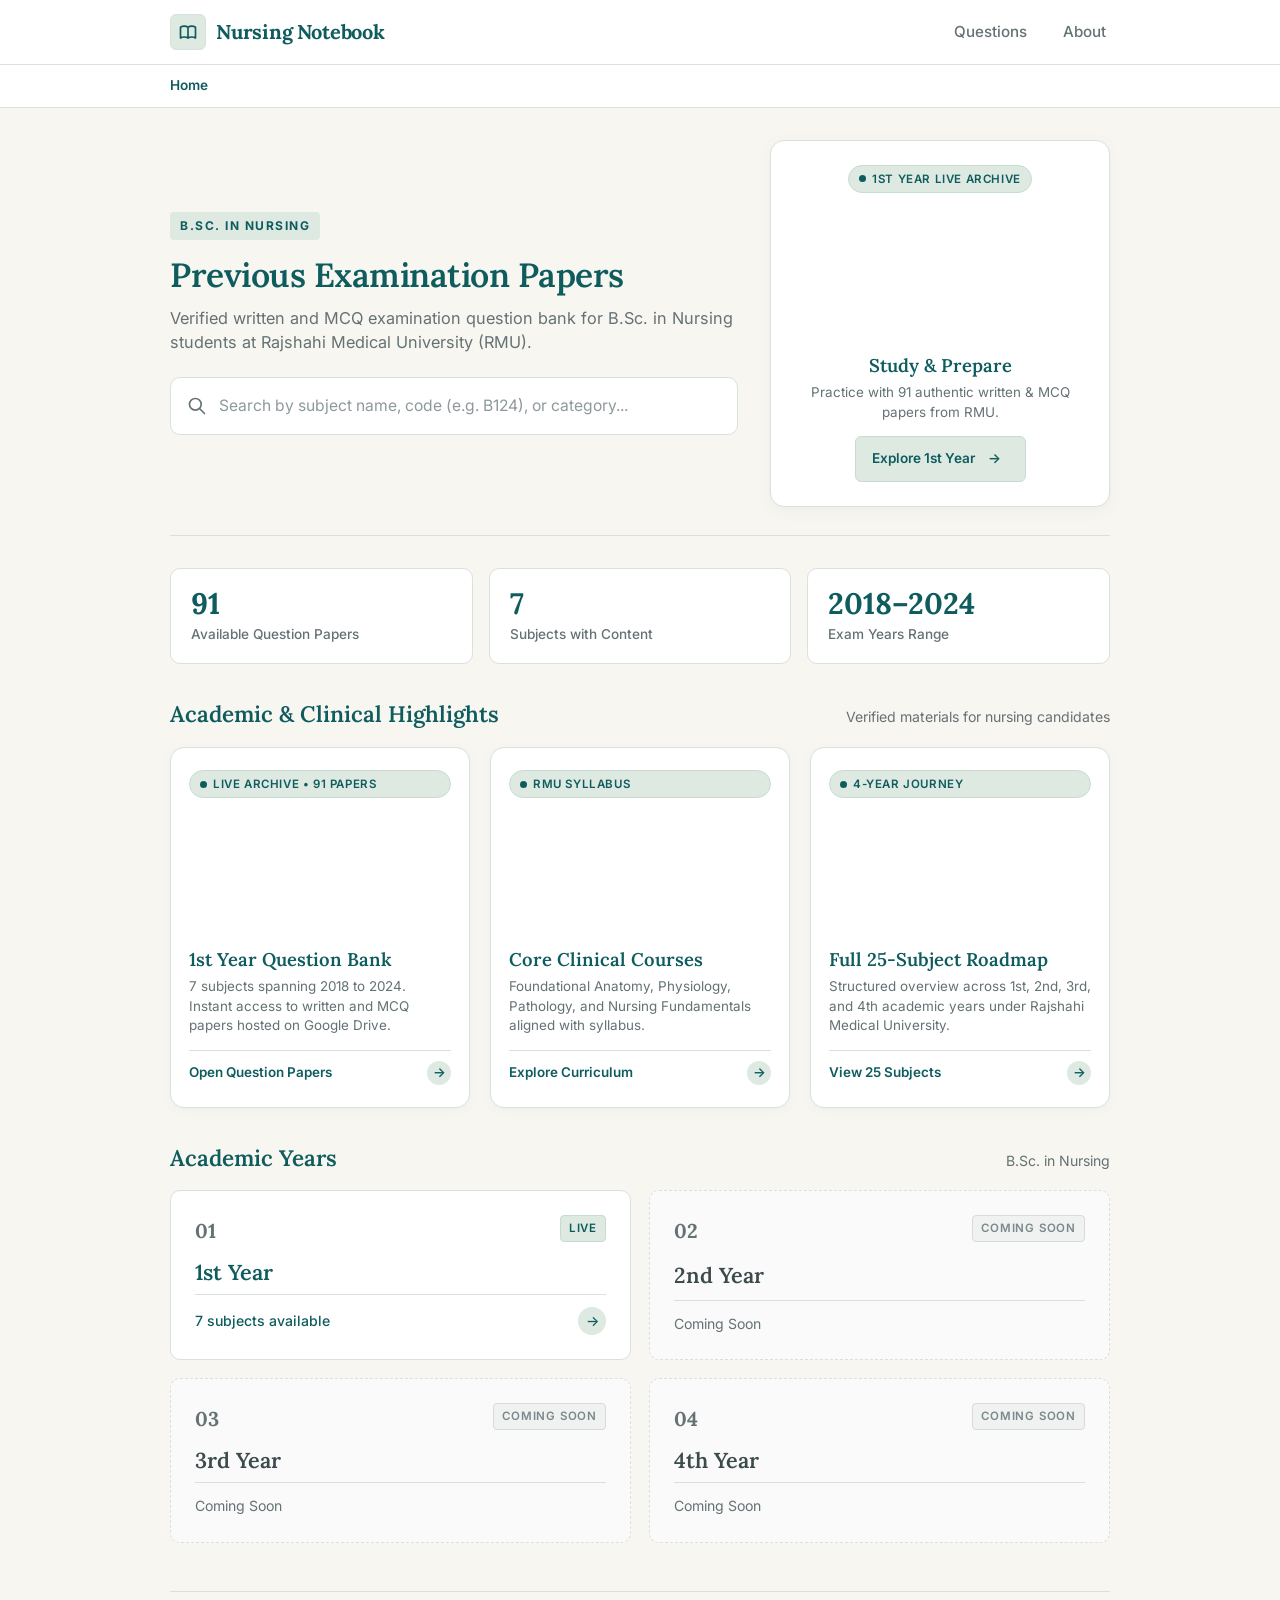
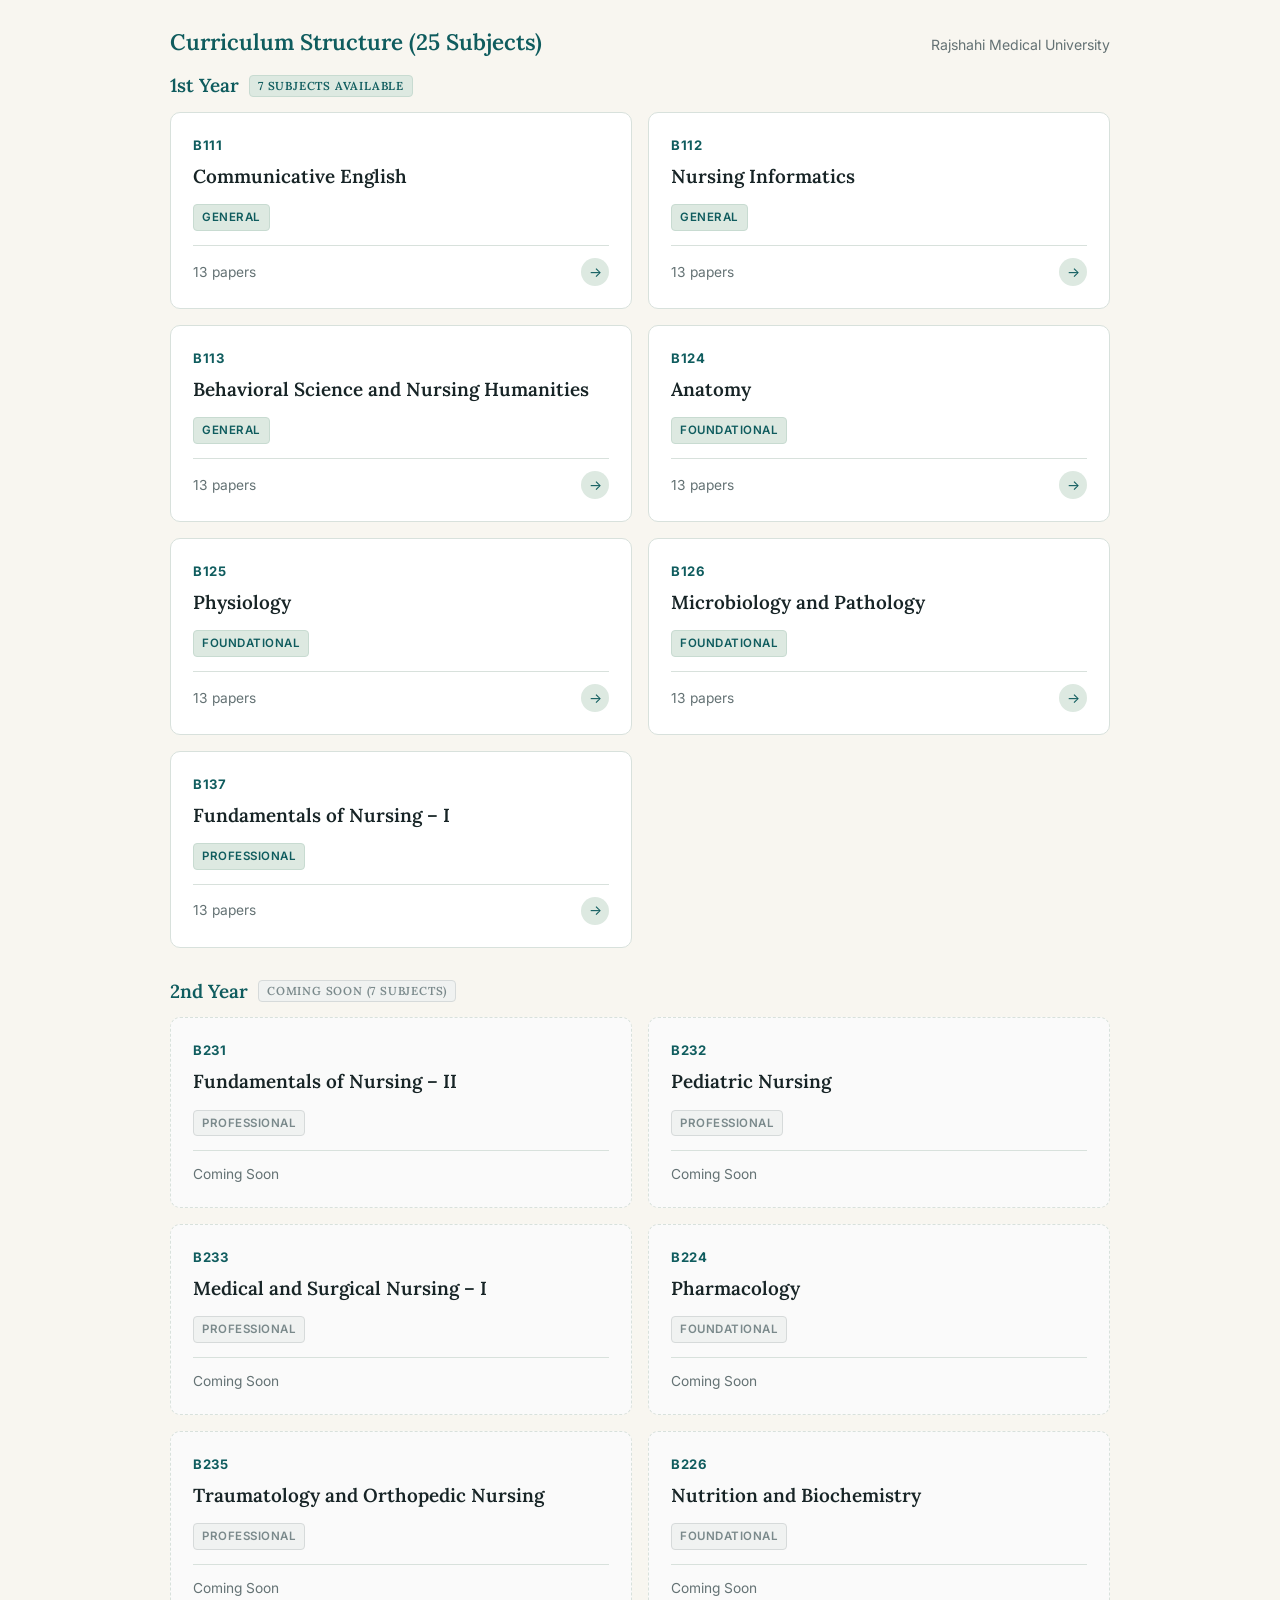
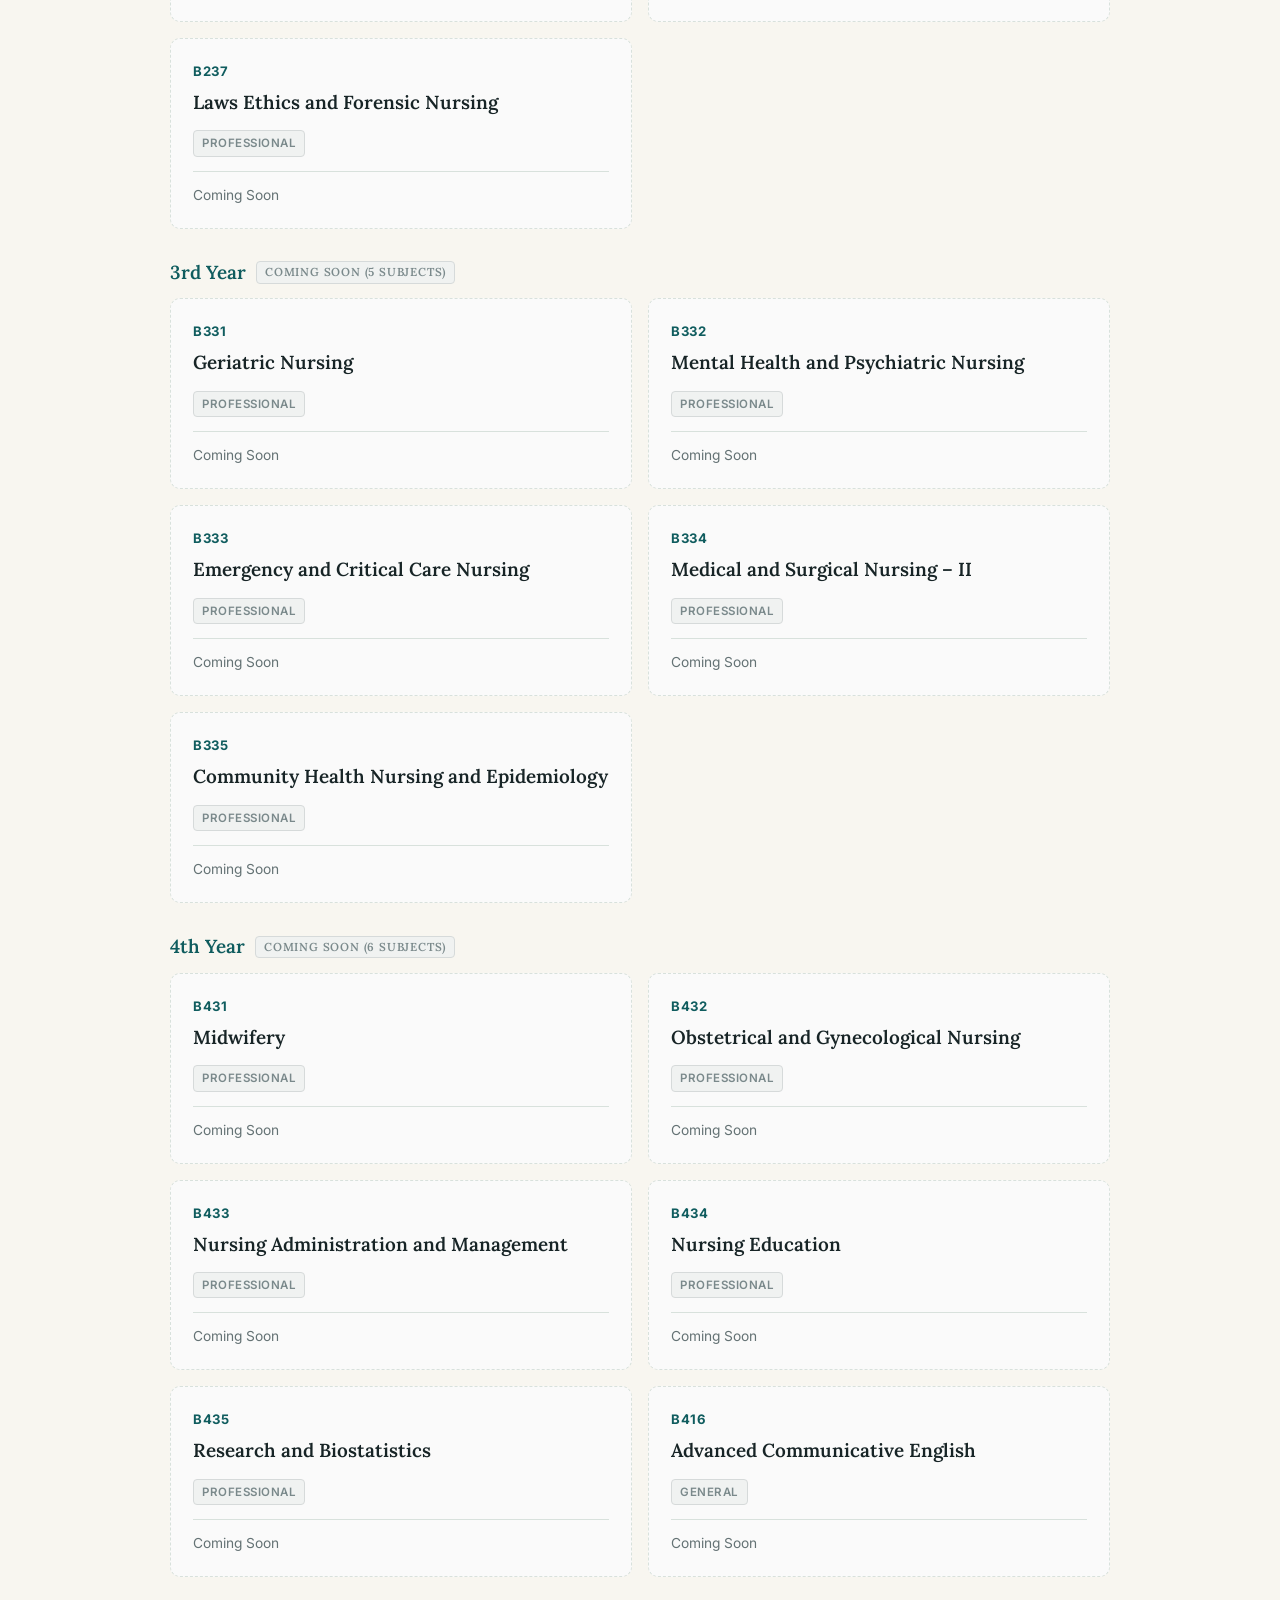
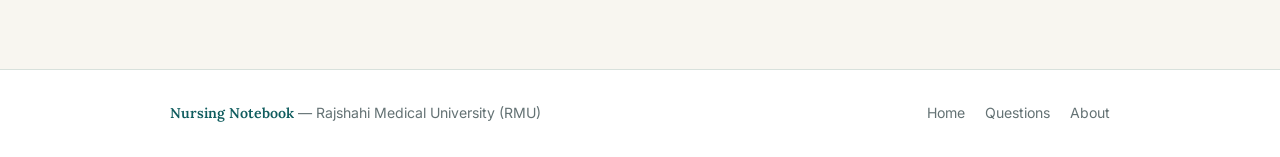
==== commit 6e5fdd7d: "Add files via upload" ====
--- a/index.html
+++ b/index.html
@@ -1,77 +1,93 @@
-<!doctype html>
+<!DOCTYPE html>
 <html lang="en">
 <head>
   <meta charset="UTF-8">
-  <meta name="viewport" content="width=device-width, initial-scale=1.0">
-  <meta name="description" content="Nursing Notebook — B.Sc. in Nursing previous examination question papers.">
-  <title>Nursing Notebook | B.Sc. in Nursing</title>
+  <meta name="viewport" content="width=device-width, initial-scale=1.0, minimum-scale=1.0">
+  <title>Nursing Notebook | Rajshahi Medical University Question Bank</title>
+  <meta name="description" content="Official examination question bank for B.Sc. in Nursing under Rajshahi Medical University (RMU). Verified written and MCQ question papers from 2018 to 2024.">
+
+  <!-- Google Fonts: Lora (Headings) & Inter (Body/UI) -->
   <link rel="preconnect" href="https://fonts.googleapis.com">
   <link rel="preconnect" href="https://fonts.gstatic.com" crossorigin>
-  <link href="https://fonts.googleapis.com/css2?family=Inter:wght@400;500;600;700&family=Lora:wght@500;600;700&display=swap" rel="stylesheet">
+  <link href="https://fonts.googleapis.com/css2?family=Inter:wght@400;500;600;700&family=Lora:ital,wght@0,500;0,600;0,700;1,500&display=swap" rel="stylesheet">
+
   <link rel="stylesheet" href="style.css">
 </head>
 <body>
-  <header class="site-header">
-    <div class="container nav-wrap">
-      <a class="brand" href="index.html" aria-label="Nursing Notebook home">
-        <span class="brand-mark">N</span>
+
+  <!-- Top Sticky Navigation -->
+  <header class="site-header" role="banner">
+    <div class="container header-inner">
+      <a href="#home" class="brand" aria-label="Nursing Notebook Home">
+        <span class="brand-icon" aria-hidden="true">
+          <svg fill="none" stroke="currentColor" viewBox="0 0 24 24">
+            <path stroke-linecap="round" stroke-linejoin="round" stroke-width="2" d="M12 6.253v13m0-13C10.832 5.477 9.246 5 7.5 5S4.168 5.477 3 6.253v13C4.168 18.477 5.754 18 7.5 18s3.332.477 4.5 1.253m0-13C13.168 5.477 14.754 5 16.5 5c1.747 0 3.332.477 4.5 1.253v13C19.832 18.477 18.247 18 16.5 18c-1.746 0-3.332.477-4.5 1.253"/>
+          </svg>
+        </span>
         <span>Nursing Notebook</span>
       </a>
-      <button class="menu-toggle" aria-label="Open navigation" aria-expanded="false">☰</button>
-      <nav class="nav-links" aria-label="Main navigation">
-        <a class="active" href="index.html">Questions</a>
-        <a href="about.html">About</a>
+
+      <!-- Desktop Nav -->
+      <nav class="desktop-nav" aria-label="Main Navigation">
+        <ul class="nav-links">
+          <li class="nav-item"><a href="#questions" id="nav-questions">Questions</a></li>
+          <li class="nav-item"><a href="about.html" id="nav-about">About</a></li>
+        </ul>
       </nav>
+
+      <!-- Mobile Menu Button -->
+      <button type="button" class="mobile-menu-btn" id="mobile-menu-btn" aria-label="Toggle navigation menu" aria-expanded="false">
+        <svg fill="none" stroke="currentColor" viewBox="0 0 24 24">
+          <path stroke-linecap="round" stroke-linejoin="round" stroke-width="2" d="M4 6h16M4 12h16M4 18h16"/>
+        </svg>
+      </button>
     </div>
   </header>
 
-  <main>
-    <section class="hero">
-      <div class="hero-dots"></div>
-      <div class="container hero-inner">
-        <p class="eyebrow">B.SC. IN NURSING</p>
-        <h1>Previous examination<br><em>question papers.</em></h1>
-        <p class="hero-copy">Find nursing question papers by academic year, subject and examination year.</p>
-        <div class="search-box">
-          <span aria-hidden="true">⌕</span>
-          <input id="subjectSearch" type="search" placeholder="Search subjects or subject codes…" autocomplete="off">
-          <kbd>/</kbd>
-        </div>
-      </div>
-    </section>
+  <!-- Mobile Dropdown Navigation -->
+  <nav class="mobile-nav" id="mobile-nav" aria-label="Mobile Navigation">
+    <ul class="mobile-nav-links">
+      <li><a href="#home">Home</a></li>
+      <li><a href="#questions">Questions</a></li>
+      <li><a href="about.html">About</a></li>
+    </ul>
+  </nav>
 
-    <section class="stats-section">
-      <div class="container stats">
-        <div class="stat"><strong id="paperStat">91</strong><span>Available papers</span></div>
-        <div class="stat"><strong id="subjectStat">7</strong><span>Subjects</span></div>
-        <div class="stat"><strong id="yearStat">2018–2024</strong><span>Exam years</span></div>
-      </div>
-    </section>
+  <!-- Dynamic Breadcrumb Navigation -->
+  <nav class="breadcrumb-bar" aria-label="Breadcrumbs">
+    <div class="container">
+      <ol class="breadcrumb-list" id="breadcrumb-list">
+        <li class="breadcrumb-item breadcrumb-current" aria-current="page">Home</li>
+      </ol>
+    </div>
+  </nav>
 
-    <section class="years-section container">
-      <div class="section-heading">
-        <div>
-          <p class="eyebrow">B.SC. IN NURSING</p>
-          <h2>Academic years</h2>
-        </div>
-        <span class="section-count">4 years</span>
-      </div>
-      <div id="yearGrid" class="year-grid"></div>
-      <div id="searchResults" class="search-results" hidden></div>
-    </section>
+  <!-- Main View Container -->
+  <main class="main-content">
+    <div class="container" id="view-container">
+      <!-- Dynamic content rendered by app.js based on route -->
+    </div>
   </main>
 
+  <!-- Site Footer -->
   <footer class="site-footer">
     <div class="container footer-inner">
       <div>
-        <strong>Nursing Notebook</strong>
-        <span>B.Sc. Nursing question bank</span>
+        <span class="footer-brand">Nursing Notebook</span> &mdash;
+        <span>Rajshahi Medical University (RMU)</span>
       </div>
-      <div class="footer-links"><a href="index.html">Questions</a><a href="about.html">About</a></div>
-      <span>© 2026 Nursing Notebook</span>
+      <ul class="footer-links">
+        <li><a href="#home">Home</a></li>
+        <li><a href="#questions">Questions</a></li>
+        <li><a href="about.html">About</a></li>
+      </ul>
     </div>
   </footer>
+
+  <!-- Animation & Core Scripts -->
+  <script src="assets/lottie.min.js"></script>
+  <script src="assets/animations-bundle.js"></script>
   <script src="data.js"></script>
   <script src="app.js"></script>
 </body>
-</html>+</html>
--- a/style.css
+++ b/style.css
@@ -1,23 +1,1348 @@
+/* ==========================================================================
+   Nursing Notebook - Academic Stylesheet
+   Scope: Phase 1 — B.Sc. in Nursing, Rajshahi Medical University (RMU)
+   Typography: Lora (Headings) + Inter (Body/UI)
+   Palette: Primary Teal, Dark Teal, Soft Sage, Ivory, White
+   ========================================================================== */
+
 :root {
-  --teal:#0F5C5E; --dark-teal:#08494B; --sage:#DDE9E1; --sage-hover:#C5D8CE;
-  --ivory:#F8F6F0; --white:#FFFFFF; --border:#D8E1DC; --text:#172426;
-  --muted:#647274; --max:1120px; --radius:12px;
-}
-*{box-sizing:border-box} html{scroll-behavior:smooth} body{margin:0;background:var(--ivory);color:var(--text);font-family:Inter,system-ui,sans-serif;line-height:1.6} a{color:inherit;text-decoration:none} button,input{font:inherit}
-.container{width:min(calc(100% - 32px),var(--max));margin:auto}
-.site-header{height:68px;background:var(--teal);color:#fff;position:sticky;top:0;z-index:20;box-shadow:0 1px 0 rgba(0,0,0,.08)}
-.nav-wrap{height:100%;display:flex;align-items:center;justify-content:space-between}
-.brand{display:flex;align-items:center;gap:10px;font-weight:700;letter-spacing:-.02em}.brand-mark{width:31px;height:31px;border:1px solid rgba(255,255,255,.6);border-radius:8px;display:grid;place-items:center;font-family:Lora,serif}
-.nav-links{display:flex;gap:6px}.nav-links a{padding:8px 13px;border-radius:7px;color:#fff;font-size:14px}.nav-links a:hover,.nav-links a.active{background:rgba(221,233,225,.16)}
-.menu-toggle{display:none;border:0;background:none;color:#fff;font-size:22px}
-.hero{position:relative;overflow:hidden;border-bottom:1px solid var(--border)}.hero-inner{padding:74px 0 68px;position:relative}.hero-dots{position:absolute;inset:0;background-image:radial-gradient(rgba(15,92,94,.13) 1px,transparent 1px);background-size:18px 18px;opacity:.45;mask-image:linear-gradient(to right,black,transparent 75%)}
-.eyebrow{margin:0 0 10px;color:var(--teal);font-size:11px;font-weight:700;letter-spacing:.14em}.hero h1,.page-title h1,.about-main h1{font:600 clamp(34px,5vw,54px)/1.08 Lora,serif;letter-spacing:-.035em;margin:0;max-width:760px}.hero h1 em,.page-title h1 em,.about-main h1 em{font-style:normal;color:var(--teal)}.hero-copy{color:var(--muted);max-width:560px;margin:20px 0 26px;font-size:16px}
-.search-box{height:52px;max-width:620px;background:#fff;border:1px solid var(--border);border-radius:9px;display:flex;align-items:center;padding:0 14px;box-shadow:0 5px 20px rgba(20,50,50,.04)}.search-box>span{font-size:25px;color:var(--muted);margin-right:8px}.search-box input{border:0;outline:0;flex:1;background:transparent;color:var(--text);min-width:0}.search-box kbd{border:1px solid var(--border);border-radius:5px;color:var(--muted);font-size:11px;padding:2px 6px}
-.stats-section{border-bottom:1px solid var(--border);background:#fff}.stats{display:grid;grid-template-columns:repeat(3,1fr)}.stat{padding:22px 20px;border-right:1px solid var(--border);display:flex;align-items:baseline;gap:10px}.stat:last-child{border-right:0}.stat strong{font:600 22px Lora,serif;color:var(--teal)}.stat span{font-size:12px;color:var(--muted)}
-.years-section{padding-top:62px;padding-bottom:76px}.section-heading{display:flex;justify-content:space-between;align-items:end;margin-bottom:22px}.section-heading h2{margin:0;font:600 29px Lora,serif;letter-spacing:-.025em}.section-count{font-size:12px;color:var(--muted)}
-.year-grid{display:grid;grid-template-columns:repeat(2,1fr);gap:14px}.year-card,.subject-card{background:#fff;border:1px solid var(--border);border-radius:var(--radius);transition:transform .18s,border-color .18s,box-shadow .18s}.year-card{min-height:170px;padding:24px;display:flex;align-items:flex-end;position:relative}.year-card:hover,.subject-card:hover{transform:translateY(-2px);border-color:#9ab7aa;box-shadow:0 9px 25px rgba(20,55,50,.07)}.year-card.disabled{background:#f3f2ec;color:#929b99;cursor:default}.card-index{position:absolute;top:20px;right:22px;font-size:11px;color:#9aa8a2;letter-spacing:.08em}.card-main h3{font:600 25px Lora,serif;color:var(--teal);margin:0 0 5px}.disabled .card-main h3{color:#697573}.card-main p{margin:0;color:var(--muted);font-size:13px}.arrow{margin-left:auto;color:var(--teal);font-size:21px}
-.search-results{padding-top:4px}.subject-grid{display:grid;grid-template-columns:repeat(3,1fr);gap:14px}.subject-card{padding:21px;min-height:184px;display:flex;flex-direction:column}.subject-code{font-size:11px;color:var(--muted);font-weight:700;letter-spacing:.08em}.subject-card h3{font:600 19px/1.3 Lora,serif;color:var(--teal);margin:14px 0 12px}.tag{align-self:flex-start;background:var(--sage);color:var(--teal);border-radius:5px;padding:4px 8px;font-size:10px;font-weight:700}.subject-meta{margin-top:auto;padding-top:18px;display:flex;justify-content:space-between;color:var(--muted);font-size:12px}.subject-meta span:last-child{color:var(--teal);font-size:17px}.empty-state{background:#fff;border:1px dashed var(--border);padding:35px;border-radius:var(--radius);color:var(--muted)}
-.inner-page{padding-top:34px;padding-bottom:80px}.breadcrumbs{display:flex;gap:8px;flex-wrap:wrap;color:var(--muted);font-size:12px;margin-bottom:42px}.breadcrumbs a{color:var(--teal);font-weight:600}.page-title{margin-bottom:35px}.page-title>p:last-child{color:var(--muted);margin:12px 0 0}.exam-list{max-width:800px}.exam-item{background:#fff;border:1px solid var(--border);border-radius:10px;margin-bottom:10px;overflow:hidden}.exam-header{width:100%;border:0;background:#fff;padding:18px 20px;display:flex;justify-content:space-between;align-items:center;cursor:pointer;color:var(--text);font-weight:600}.exam-header span:last-child{font-size:19px;color:var(--teal)}.exam-content{display:none;padding:0 20px 20px}.exam-item.open .exam-content{display:block}.exam-item.open .exam-header{color:var(--teal)}.exam-actions{display:flex;gap:10px}.paper-btn{padding:10px 17px;border-radius:7px;font-size:13px;font-weight:600}.paper-btn.primary{background:var(--teal);color:#fff}.paper-btn.primary:hover{background:var(--dark-teal)}.paper-btn.secondary{background:var(--sage);color:var(--teal)}.paper-btn.secondary:hover{background:var(--sage-hover)}.unavailable{font-size:13px;color:var(--muted)}
-.about-main{padding:35px 0 80px}.narrow{max-width:900px}.about-main h1{margin-bottom:20px}.lead{font-size:17px;color:var(--muted);max-width:720px;margin:0 0 50px}.about-grid{display:grid;grid-template-columns:repeat(2,1fr);gap:14px}.about-grid article{background:#fff;border:1px solid var(--border);border-radius:var(--radius);padding:25px}.about-number{font-size:11px;font-weight:700;color:var(--teal);letter-spacing:.1em}.about-grid h2,.notice h2{font:600 20px Lora,serif;margin:12px 0 7px;color:var(--teal)}.about-grid p,.notice p{font-size:14px;color:var(--muted);margin:0}.notice{margin-top:14px;background:var(--sage);border-radius:var(--radius);padding:25px}.site-footer{border-top:1px solid var(--border);background:#fff}.footer-inner{min-height:100px;display:flex;align-items:center;justify-content:space-between;gap:20px;color:var(--muted);font-size:11px}.footer-inner strong{display:block;color:var(--teal);font-size:13px}.footer-inner span{display:block}.footer-links{display:flex;gap:18px}.footer-links a:hover{color:var(--teal)}
-@media(max-width:767px){.site-header{height:62px}.menu-toggle{display:block}.nav-links{display:none;position:absolute;top:62px;left:0;right:0;background:var(--teal);padding:8px 16px 14px;flex-direction:column;box-shadow:0 8px 15px rgba(0,0,0,.12)}.nav-links.show{display:flex}.nav-links a{padding:11px}.hero-inner{padding:52px 0 48px}.hero h1{font-size:35px}.hero-copy{font-size:15px}.stats{grid-template-columns:repeat(3,1fr)}.stat{padding:16px 8px;display:block}.stat strong{display:block;font-size:18px}.stat span{font-size:10px}.years-section{padding-top:44px}.section-heading h2{font-size:25px}.year-grid,.subject-grid,.about-grid{grid-template-columns:1fr}.year-card{min-height:145px}.subject-card{min-height:170px}.footer-inner{padding:25px 0;display:grid;grid-template-columns:1fr 1fr}.footer-inner>span{grid-column:1/-1}.footer-links{justify-content:flex-end}.about-main h1{font-size:34px}.lead{font-size:15px}.breadcrumbs{margin-bottom:30px}.inner-page{padding-top:28px}.exam-actions{flex-direction:column}.paper-btn{text-align:center}.search-box kbd{display:none}}
-@media(max-width:380px){.container{width:min(calc(100% - 24px),var(--max))}.hero h1{font-size:31px}.stats{grid-template-columns:1fr}.stat{border-right:0;border-bottom:1px solid var(--border);display:flex;justify-content:space-between}.stat:last-child{border-bottom:0}}
+  /* PRD Palette */
+  --color-primary-teal: #0F5C5E;
+  --color-dark-teal: #08494B;
+  --color-soft-sage: #DDE9E1;
+  --color-sage-hover: #C5D8CE;
+  --color-ivory: #F8F6F0;
+  --color-white: #FFFFFF;
+  --color-border: #D8E1DC;
+  --color-text: #172426;
+  --color-muted-text: #647274;
+
+  /* Accent & Status */
+  --color-badge-bg: #EAF2EE;
+  --color-badge-border: #C8DBD1;
+  --color-coming-soon-bg: #F0F2F1;
+  --color-coming-soon-text: #7A898B;
+
+  /* Typography */
+  --font-heading: 'Lora', Georgia, serif;
+  --font-body: 'Inter', -apple-system, BlinkMacSystemFont, 'Segoe UI', Roboto, Helvetica, Arial, sans-serif;
+
+  /* Layout & Spacing */
+  --max-width: 980px;
+  --radius-sm: 6px;
+  --radius-md: 10px;
+  --radius-lg: 14px;
+  --transition: 0.2s ease-in-out;
+  --min-touch-target: 44px;
+}
+
+/* Base Reset */
+*, *::before, *::after {
+  box-sizing: border-box;
+  margin: 0;
+  padding: 0;
+}
+
+html {
+  font-size: 16px;
+  scroll-behavior: smooth;
+  -webkit-text-size-adjust: 100%;
+}
+
+body {
+  font-family: var(--font-body);
+  background-color: var(--color-ivory);
+  color: var(--color-text);
+  line-height: 1.6;
+  min-height: 100vh;
+  display: flex;
+  flex-direction: column;
+  overflow-x: hidden;
+}
+
+/* Typography Defaults */
+h1, h2, h3, h4, h5, h6 {
+  font-family: var(--font-heading);
+  color: var(--color-primary-teal);
+  font-weight: 600;
+  line-height: 1.25;
+}
+
+p {
+  color: var(--color-text);
+}
+
+a {
+  color: var(--color-primary-teal);
+  text-decoration: none;
+  transition: color var(--transition);
+}
+
+a:hover {
+  color: var(--color-dark-teal);
+}
+
+button {
+  font-family: var(--font-body);
+  cursor: pointer;
+  border: none;
+  background: none;
+}
+
+/* Container */
+.container {
+  width: 100%;
+  max-width: var(--max-width);
+  margin-left: auto;
+  margin-right: auto;
+  padding-left: 20px;
+  padding-right: 20px;
+}
+
+/* Navigation Header */
+.site-header {
+  position: sticky;
+  top: 0;
+  z-index: 100;
+  background-color: var(--color-white);
+  border-bottom: 1px solid var(--color-border);
+}
+
+.header-inner {
+  display: flex;
+  align-items: center;
+  justify-content: space-between;
+  height: 64px;
+}
+
+.brand {
+  display: inline-flex;
+  align-items: center;
+  gap: 10px;
+  font-family: var(--font-heading);
+  font-size: 1.25rem;
+  font-weight: 700;
+  color: var(--color-primary-teal);
+  letter-spacing: -0.2px;
+}
+
+.brand-icon {
+  display: inline-flex;
+  align-items: center;
+  justify-content: center;
+  width: 36px;
+  height: 36px;
+  background-color: var(--color-soft-sage);
+  color: var(--color-primary-teal);
+  border-radius: var(--radius-sm);
+  border: 1px solid var(--color-border);
+}
+
+.brand-icon svg {
+  width: 20px;
+  height: 20px;
+}
+
+.nav-links {
+  display: flex;
+  align-items: center;
+  gap: 28px;
+  list-style: none;
+}
+
+.nav-item a {
+  font-size: 0.95rem;
+  font-weight: 500;
+  color: var(--color-muted-text);
+  padding: 8px 4px;
+  border-bottom: 2px solid transparent;
+  transition: all var(--transition);
+}
+
+.nav-item a:hover,
+.nav-item a.active {
+  color: var(--color-primary-teal);
+  border-bottom-color: var(--color-primary-teal);
+}
+
+/* Mobile Menu Button */
+.mobile-menu-btn {
+  display: none;
+  min-width: var(--min-touch-target);
+  min-height: var(--min-touch-target);
+  align-items: center;
+  justify-content: center;
+  color: var(--color-primary-teal);
+  border-radius: var(--radius-sm);
+}
+
+.mobile-menu-btn svg {
+  width: 24px;
+  height: 24px;
+}
+
+/* Mobile Nav Drawer */
+.mobile-nav {
+  display: none;
+  position: fixed;
+  top: 64px;
+  left: 0;
+  right: 0;
+  background-color: var(--color-white);
+  border-bottom: 1px solid var(--color-border);
+  padding: 16px 20px 24px;
+  box-shadow: 0 8px 24px rgba(15, 92, 94, 0.08);
+  z-index: 99;
+}
+
+.mobile-nav.open {
+  display: block;
+}
+
+.mobile-nav-links {
+  list-style: none;
+  display: flex;
+  flex-direction: column;
+  gap: 12px;
+}
+
+.mobile-nav-links a {
+  display: block;
+  padding: 12px 14px;
+  font-size: 1rem;
+  font-weight: 500;
+  color: var(--color-text);
+  border-radius: var(--radius-sm);
+}
+
+.mobile-nav-links a.active,
+.mobile-nav-links a:hover {
+  background-color: var(--color-soft-sage);
+  color: var(--color-primary-teal);
+}
+
+/* Breadcrumb Bar */
+.breadcrumb-bar {
+  background-color: var(--color-white);
+  border-bottom: 1px solid var(--color-border);
+  padding: 10px 0;
+  font-size: 0.85rem;
+}
+
+.breadcrumb-list {
+  display: flex;
+  align-items: center;
+  flex-wrap: wrap;
+  gap: 6px;
+  list-style: none;
+  color: var(--color-muted-text);
+}
+
+.breadcrumb-item {
+  display: inline-flex;
+  align-items: center;
+  gap: 6px;
+}
+
+.breadcrumb-item a {
+  color: var(--color-muted-text);
+  transition: color var(--transition);
+}
+
+.breadcrumb-item a:hover {
+  color: var(--color-primary-teal);
+  text-decoration: underline;
+}
+
+.breadcrumb-separator {
+  color: var(--color-border);
+  user-select: none;
+  font-size: 0.75rem;
+}
+
+.breadcrumb-current {
+  color: var(--color-primary-teal);
+  font-weight: 600;
+}
+
+/* Main Content Wrapper */
+.main-content {
+  flex: 1;
+  padding: 32px 0 60px;
+}
+
+/* Hero Section */
+.hero-section {
+  padding-bottom: 28px;
+  border-bottom: 1px solid var(--color-border);
+  margin-bottom: 32px;
+}
+
+.hero-layout {
+  display: grid;
+  grid-template-columns: 1fr 340px;
+  gap: 32px;
+  align-items: center;
+}
+
+.hero-content {
+  display: flex;
+  flex-direction: column;
+}
+
+.hero-eyebrow {
+  display: inline-block;
+  align-self: flex-start;
+  font-size: 0.75rem;
+  font-weight: 700;
+  letter-spacing: 1.5px;
+  text-transform: uppercase;
+  color: var(--color-primary-teal);
+  background-color: var(--color-soft-sage);
+  padding: 4px 10px;
+  border-radius: 4px;
+  margin-bottom: 14px;
+}
+
+.hero-title {
+  font-size: 2.1rem;
+  letter-spacing: -0.5px;
+  margin-bottom: 10px;
+  color: var(--color-primary-teal);
+}
+
+.hero-description {
+  font-size: 1.02rem;
+  color: var(--color-muted-text);
+  max-width: 600px;
+  line-height: 1.5;
+  margin-bottom: 22px;
+}
+
+/* Animated Featured Study Card */
+.animated-feature-card {
+  display: flex;
+  flex-direction: column;
+  align-items: center;
+  text-align: center;
+  background-color: var(--color-white);
+  border: 1px solid var(--color-border);
+  border-radius: var(--radius-lg);
+  padding: 24px 20px;
+  position: relative;
+  overflow: hidden;
+  box-shadow: 0 4px 16px rgba(15, 92, 94, 0.05);
+  transition: transform var(--transition), border-color var(--transition), box-shadow var(--transition);
+  text-decoration: none;
+  color: var(--color-text);
+  cursor: pointer;
+}
+
+.animated-feature-card:hover {
+  transform: translateY(-3px);
+  border-color: var(--color-primary-teal);
+  box-shadow: 0 10px 24px rgba(15, 92, 94, 0.1);
+}
+
+.animated-card-badge {
+  display: inline-flex;
+  align-items: center;
+  gap: 6px;
+  font-size: 0.72rem;
+  font-weight: 600;
+  text-transform: uppercase;
+  letter-spacing: 0.6px;
+  background-color: var(--color-soft-sage);
+  color: var(--color-primary-teal);
+  padding: 4px 10px;
+  border-radius: 20px;
+  margin-bottom: 10px;
+  border: 1px solid var(--color-badge-border);
+}
+
+.animated-pulse-dot {
+  width: 7px;
+  height: 7px;
+  border-radius: 50%;
+  background-color: var(--color-primary-teal);
+  animation: pulseDot 2s infinite ease-in-out;
+}
+
+@keyframes pulseDot {
+  0% { transform: scale(0.9); opacity: 0.7; }
+  50% { transform: scale(1.3); opacity: 1; box-shadow: 0 0 6px var(--color-primary-teal); }
+  100% { transform: scale(0.9); opacity: 0.7; }
+}
+
+.lottie-container {
+  width: 145px;
+  height: 145px;
+  margin: 0 auto 6px;
+  display: flex;
+  align-items: center;
+  justify-content: center;
+  pointer-events: none;
+}
+
+.lottie-container svg {
+  width: 100% !important;
+  height: 100% !important;
+  display: block;
+}
+
+.animated-card-content {
+  width: 100%;
+}
+
+.animated-card-title {
+  font-family: var(--font-heading);
+  font-size: 1.15rem;
+  color: var(--color-primary-teal);
+  margin-bottom: 6px;
+  font-weight: 600;
+}
+
+.animated-card-desc {
+  font-size: 0.84rem;
+  color: var(--color-muted-text);
+  line-height: 1.45;
+  margin-bottom: 14px;
+}
+
+.animated-card-btn {
+  display: inline-flex;
+  align-items: center;
+  gap: 6px;
+  font-size: 0.85rem;
+  font-weight: 600;
+  color: var(--color-primary-teal);
+  background-color: var(--color-soft-sage);
+  padding: 8px 16px;
+  border-radius: var(--radius-sm);
+  transition: all var(--transition);
+  border: 1px solid var(--color-badge-border);
+}
+
+.animated-feature-card:hover .animated-card-btn {
+  background-color: var(--color-primary-teal);
+  color: var(--color-white);
+  border-color: var(--color-primary-teal);
+}
+
+/* Multi-Card Animated Showcase Grid */
+.animated-showcase-section {
+  margin-top: 32px;
+  margin-bottom: 36px;
+}
+
+.animated-cards-grid {
+  display: grid;
+  grid-template-columns: repeat(3, 1fr);
+  gap: 20px;
+}
+
+.animated-showcase-card {
+  display: flex;
+  flex-direction: column;
+  background-color: var(--color-white);
+  border: 1px solid var(--color-border);
+  border-radius: var(--radius-lg);
+  padding: 22px 18px;
+  text-decoration: none;
+  color: var(--color-text);
+  position: relative;
+  overflow: hidden;
+  box-shadow: 0 3px 12px rgba(15, 92, 94, 0.04);
+  transition: transform var(--transition), border-color var(--transition), box-shadow var(--transition);
+  cursor: pointer;
+}
+
+.animated-showcase-card:hover {
+  transform: translateY(-4px);
+  border-color: var(--color-primary-teal);
+  box-shadow: 0 10px 24px rgba(15, 92, 94, 0.1);
+}
+
+.animated-showcase-card .lottie-box {
+  width: 130px;
+  height: 130px;
+  margin: 0 auto 10px;
+  display: flex;
+  align-items: center;
+  justify-content: center;
+  pointer-events: none;
+}
+
+.animated-showcase-card .lottie-box svg {
+  width: 100% !important;
+  height: 100% !important;
+  display: block;
+}
+
+.animated-showcase-card .card-content {
+  display: flex;
+  flex-direction: column;
+  flex: 1;
+}
+
+.animated-showcase-card .card-title {
+  font-family: var(--font-heading);
+  font-size: 1.15rem;
+  color: var(--color-primary-teal);
+  margin-bottom: 6px;
+  font-weight: 600;
+}
+
+.animated-showcase-card .card-desc {
+  font-size: 0.84rem;
+  color: var(--color-muted-text);
+  line-height: 1.45;
+  margin-bottom: 14px;
+  flex: 1;
+}
+
+.animated-showcase-card .card-action {
+  display: inline-flex;
+  align-items: center;
+  justify-content: space-between;
+  gap: 6px;
+  font-size: 0.84rem;
+  font-weight: 600;
+  color: var(--color-primary-teal);
+  padding-top: 10px;
+  border-top: 1px solid var(--color-border);
+  transition: color var(--transition);
+}
+
+.animated-showcase-card:hover .card-action {
+  color: var(--color-dark-teal);
+}
+
+.animated-showcase-card .card-arrow {
+  display: inline-flex;
+  align-items: center;
+  justify-content: center;
+  width: 24px;
+  height: 24px;
+  border-radius: 50%;
+  background-color: var(--color-soft-sage);
+  color: var(--color-primary-teal);
+  transition: transform var(--transition), background-color var(--transition);
+}
+
+.animated-showcase-card:hover .card-arrow {
+  transform: translateX(4px);
+  background-color: var(--color-primary-teal);
+  color: var(--color-white);
+}
+
+/* Card Micro-Animations */
+@keyframes cardFadeIn {
+  from {
+    opacity: 0;
+    transform: translateY(8px);
+  }
+  to {
+    opacity: 1;
+    transform: translateY(0);
+  }
+}
+
+.year-card, .subject-card, .stat-card, .animated-feature-card {
+  animation: cardFadeIn 0.3s ease-out backwards;
+}
+
+/* Search Bar */
+.search-wrapper {
+  position: relative;
+  max-width: 640px;
+}
+
+.search-input-container {
+  display: flex;
+  align-items: center;
+  background-color: var(--color-white);
+  border: 1px solid var(--color-border);
+  border-radius: var(--radius-md);
+  padding: 4px 16px;
+  transition: border-color var(--transition), box-shadow var(--transition);
+}
+
+.search-input-container:focus-within {
+  border-color: var(--color-primary-teal);
+  box-shadow: 0 0 0 3px rgba(15, 92, 94, 0.12);
+}
+
+.search-icon {
+  width: 20px;
+  height: 20px;
+  color: var(--color-muted-text);
+  flex-shrink: 0;
+  margin-right: 12px;
+}
+
+.search-input {
+  flex: 1;
+  height: 48px;
+  border: none;
+  outline: none;
+  font-size: 0.98rem;
+  font-family: var(--font-body);
+  color: var(--color-text);
+  background: transparent;
+}
+
+.search-input::placeholder {
+  color: #8D999B;
+}
+
+.search-clear-btn {
+  display: none;
+  min-width: 32px;
+  min-height: 32px;
+  align-items: center;
+  justify-content: center;
+  color: var(--color-muted-text);
+  border-radius: 50%;
+  transition: background-color var(--transition), color var(--transition);
+}
+
+.search-clear-btn:hover {
+  background-color: var(--color-soft-sage);
+  color: var(--color-primary-teal);
+}
+
+.search-clear-btn.visible {
+  display: inline-flex;
+}
+
+/* Search Results Area */
+.search-results-section {
+  display: none;
+  margin-top: 24px;
+  margin-bottom: 36px;
+}
+
+.search-results-section.active {
+  display: block;
+}
+
+.search-header {
+  display: flex;
+  align-items: center;
+  justify-content: space-between;
+  margin-bottom: 16px;
+  padding-bottom: 8px;
+  border-bottom: 1px solid var(--color-border);
+}
+
+.search-header h3 {
+  font-size: 1.15rem;
+}
+
+.search-count {
+  font-size: 0.85rem;
+  color: var(--color-muted-text);
+}
+
+/* Statistics Strip */
+.stats-strip {
+  display: grid;
+  grid-template-columns: repeat(3, 1fr);
+  gap: 16px;
+  margin-bottom: 36px;
+}
+
+.stat-card {
+  background-color: var(--color-white);
+  border: 1px solid var(--color-border);
+  border-radius: var(--radius-md);
+  padding: 18px 20px;
+  text-align: left;
+}
+
+.stat-value {
+  font-family: var(--font-heading);
+  font-size: 1.85rem;
+  font-weight: 700;
+  color: var(--color-primary-teal);
+  line-height: 1.1;
+  margin-bottom: 4px;
+}
+
+.stat-label {
+  font-size: 0.85rem;
+  color: var(--color-muted-text);
+  font-weight: 500;
+}
+
+/* Section Header */
+.section-header {
+  display: flex;
+  align-items: baseline;
+  justify-content: space-between;
+  margin-bottom: 18px;
+}
+
+.section-title {
+  font-size: 1.4rem;
+}
+
+.section-subtitle {
+  font-size: 0.88rem;
+  color: var(--color-muted-text);
+}
+
+/* Academic Year Cards Grid */
+.years-grid {
+  display: grid;
+  grid-template-columns: repeat(2, 1fr);
+  gap: 18px;
+  margin-bottom: 40px;
+}
+
+.year-card {
+  display: flex;
+  flex-direction: column;
+  justify-content: space-between;
+  background-color: var(--color-white);
+  border: 1px solid var(--color-border);
+  border-radius: var(--radius-md);
+  padding: 24px;
+  min-height: 150px;
+  transition: transform var(--transition), border-color var(--transition), box-shadow var(--transition);
+  position: relative;
+  text-decoration: none;
+}
+
+.year-card.available {
+  cursor: pointer;
+}
+
+.year-card.available:hover {
+  transform: translateY(-2px);
+  border-color: var(--color-primary-teal);
+  box-shadow: 0 4px 14px rgba(15, 92, 94, 0.08);
+}
+
+.year-card.coming-soon {
+  background-color: #FAFAFA;
+  border-style: dashed;
+  cursor: default;
+}
+
+.year-card-top {
+  display: flex;
+  align-items: flex-start;
+  justify-content: space-between;
+  margin-bottom: 12px;
+}
+
+.year-sequence {
+  font-family: var(--font-heading);
+  font-size: 1.25rem;
+  font-weight: 700;
+  color: var(--color-muted-text);
+}
+
+.year-status-badge {
+  display: inline-block;
+  font-size: 0.72rem;
+  font-weight: 600;
+  text-transform: uppercase;
+  letter-spacing: 0.8px;
+  padding: 3px 8px;
+  border-radius: 4px;
+}
+
+.year-status-badge.live {
+  background-color: var(--color-soft-sage);
+  color: var(--color-primary-teal);
+  border: 1px solid var(--color-badge-border);
+}
+
+.year-status-badge.soon {
+  background-color: var(--color-coming-soon-bg);
+  color: var(--color-coming-soon-text);
+  border: 1px solid #D6DADA;
+}
+
+.year-card-title {
+  font-size: 1.35rem;
+  margin-bottom: 8px;
+}
+
+.year-card.coming-soon .year-card-title {
+  color: #3C4A4C;
+}
+
+.year-card-footer {
+  display: flex;
+  align-items: center;
+  justify-content: space-between;
+  font-size: 0.88rem;
+  color: var(--color-muted-text);
+  padding-top: 12px;
+  border-top: 1px solid var(--color-border);
+}
+
+.year-card.available .year-card-footer {
+  color: var(--color-primary-teal);
+  font-weight: 500;
+}
+
+.card-arrow {
+  display: inline-flex;
+  align-items: center;
+  justify-content: center;
+  width: 28px;
+  height: 28px;
+  border-radius: 50%;
+  background-color: var(--color-soft-sage);
+  color: var(--color-primary-teal);
+  transition: transform var(--transition), background-color var(--transition);
+}
+
+.year-card.available:hover .card-arrow {
+  transform: translateX(4px);
+  background-color: var(--color-sage-hover);
+}
+
+/* Subject Cards Grid */
+.subjects-grid {
+  display: grid;
+  grid-template-columns: repeat(2, 1fr);
+  gap: 16px;
+}
+
+.subject-card {
+  display: flex;
+  flex-direction: column;
+  background-color: var(--color-white);
+  border: 1px solid var(--color-border);
+  border-radius: var(--radius-md);
+  padding: 22px;
+  text-decoration: none;
+  color: var(--color-text);
+  transition: transform var(--transition), border-color var(--transition), box-shadow var(--transition);
+  cursor: pointer;
+}
+
+.subject-card:hover {
+  transform: translateY(-2px);
+  border-color: var(--color-primary-teal);
+  box-shadow: 0 4px 14px rgba(15, 92, 94, 0.08);
+}
+
+.subject-card.disabled {
+  background-color: #FAFAFA;
+  cursor: default;
+  border-style: dashed;
+}
+
+.subject-card.disabled:hover {
+  transform: none;
+  border-color: var(--color-border);
+  box-shadow: none;
+}
+
+.subject-card-code {
+  font-family: var(--font-body);
+  font-size: 0.82rem;
+  font-weight: 700;
+  letter-spacing: 0.5px;
+  color: var(--color-primary-teal);
+  margin-bottom: 8px;
+}
+
+.subject-card-title {
+  font-family: var(--font-heading);
+  font-size: 1.18rem;
+  font-weight: 600;
+  color: var(--color-text);
+  line-height: 1.35;
+  margin-bottom: 14px;
+  flex: 1;
+}
+
+.subject-card-middle {
+  margin-bottom: 14px;
+}
+
+.category-tag {
+  display: inline-block;
+  font-size: 0.72rem;
+  font-weight: 600;
+  text-transform: uppercase;
+  letter-spacing: 0.5px;
+  padding: 3px 8px;
+  border-radius: 4px;
+  background-color: var(--color-soft-sage);
+  color: var(--color-primary-teal);
+  border: 1px solid var(--color-badge-border);
+}
+
+.category-tag.muted {
+  background-color: var(--color-coming-soon-bg);
+  color: var(--color-coming-soon-text);
+  border-color: #D6DADA;
+}
+
+.subject-card-footer {
+  display: flex;
+  align-items: center;
+  justify-content: space-between;
+  font-size: 0.86rem;
+  color: var(--color-muted-text);
+  padding-top: 12px;
+  border-top: 1px solid var(--color-border);
+}
+
+.subject-card:hover .subject-card-footer {
+  color: var(--color-primary-teal);
+}
+
+/* Subject Detail View */
+.subject-detail-view {
+  max-width: 800px;
+  margin: 0 auto;
+}
+
+.subject-header-box {
+  background-color: var(--color-white);
+  border: 1px solid var(--color-border);
+  border-radius: var(--radius-md);
+  padding: 28px;
+  margin-bottom: 28px;
+}
+
+.subject-meta-row {
+  display: flex;
+  align-items: center;
+  gap: 12px;
+  margin-bottom: 10px;
+}
+
+.subject-detail-code {
+  font-weight: 700;
+  font-size: 0.95rem;
+  color: var(--color-primary-teal);
+}
+
+.subject-detail-title {
+  font-size: 2rem;
+  color: var(--color-primary-teal);
+  margin-bottom: 12px;
+}
+
+.subject-detail-summary {
+  font-size: 0.95rem;
+  color: var(--color-muted-text);
+}
+
+/* Accordion Container */
+.accordion-wrapper {
+  background-color: var(--color-white);
+  border: 1px solid var(--color-border);
+  border-radius: var(--radius-md);
+  overflow: hidden;
+}
+
+.accordion-item {
+  border-bottom: 1px solid var(--color-border);
+}
+
+.accordion-item:last-child {
+  border-bottom: none;
+}
+
+.accordion-trigger {
+  width: 100%;
+  min-height: var(--min-touch-target);
+  padding: 18px 24px;
+  display: flex;
+  align-items: center;
+  justify-content: space-between;
+  text-align: left;
+  background-color: var(--color-white);
+  transition: background-color var(--transition);
+}
+
+.accordion-trigger:hover {
+  background-color: #F8FAF9;
+}
+
+.accordion-trigger[aria-expanded="true"] {
+  background-color: var(--color-soft-sage);
+}
+
+.accordion-year-label {
+  font-family: var(--font-heading);
+  font-size: 1.18rem;
+  font-weight: 600;
+  color: var(--color-primary-teal);
+  display: flex;
+  align-items: center;
+  gap: 10px;
+}
+
+.accordion-year-badge {
+  font-family: var(--font-body);
+  font-size: 0.72rem;
+  font-weight: 600;
+  background-color: rgba(15, 92, 94, 0.08);
+  color: var(--color-primary-teal);
+  padding: 2px 7px;
+  border-radius: 4px;
+}
+
+.accordion-icon {
+  width: 28px;
+  height: 28px;
+  display: inline-flex;
+  align-items: center;
+  justify-content: center;
+  font-size: 1.3rem;
+  font-weight: 500;
+  color: var(--color-primary-teal);
+  user-select: none;
+}
+
+.accordion-panel {
+  display: none;
+  padding: 20px 24px;
+  background-color: #FAFCFB;
+  border-top: 1px solid var(--color-border);
+}
+
+.accordion-panel.open {
+  display: block;
+}
+
+.paper-buttons-grid {
+  display: flex;
+  gap: 14px;
+  flex-wrap: wrap;
+}
+
+/* Paper Download / View Buttons */
+.paper-btn {
+  display: inline-flex;
+  align-items: center;
+  justify-content: center;
+  gap: 10px;
+  min-height: var(--min-touch-target);
+  padding: 10px 22px;
+  border-radius: var(--radius-sm);
+  font-size: 0.92rem;
+  font-weight: 600;
+  text-decoration: none;
+  transition: all var(--transition);
+  border: 1px solid transparent;
+}
+
+.paper-btn-written {
+  background-color: var(--color-primary-teal);
+  color: var(--color-white);
+  border-color: var(--color-primary-teal);
+}
+
+.paper-btn-written:hover {
+  background-color: var(--color-dark-teal);
+  border-color: var(--color-dark-teal);
+  color: var(--color-white);
+}
+
+.paper-btn-mcq {
+  background-color: var(--color-white);
+  color: var(--color-primary-teal);
+  border-color: var(--color-primary-teal);
+}
+
+.paper-btn-mcq:hover {
+  background-color: var(--color-soft-sage);
+  color: var(--color-dark-teal);
+}
+
+.paper-btn svg {
+  width: 16px;
+  height: 16px;
+  flex-shrink: 0;
+}
+
+/* Coming Soon Syllabus Accordion / Section */
+.curriculum-section {
+  margin-top: 48px;
+  padding-top: 36px;
+  border-top: 1px solid var(--color-border);
+}
+
+.curriculum-year-block {
+  margin-bottom: 32px;
+}
+
+.curriculum-year-title {
+  display: flex;
+  align-items: center;
+  gap: 10px;
+  font-size: 1.18rem;
+  margin-bottom: 14px;
+}
+
+/* About Page Styles */
+.about-card {
+  background-color: var(--color-white);
+  border: 1px solid var(--color-border);
+  border-radius: var(--radius-md);
+  padding: 36px;
+  margin-bottom: 24px;
+}
+
+.about-card h2 {
+  font-size: 1.5rem;
+  margin-bottom: 14px;
+}
+
+.about-card p {
+  margin-bottom: 16px;
+  font-size: 1rem;
+  color: #2D3E40;
+  line-height: 1.7;
+}
+
+.about-card ul {
+  margin-left: 20px;
+  margin-bottom: 18px;
+  color: #2D3E40;
+}
+
+.about-card li {
+  margin-bottom: 8px;
+}
+
+.metadata-table {
+  width: 100%;
+  border-collapse: collapse;
+  margin-top: 16px;
+  margin-bottom: 16px;
+}
+
+.metadata-table th,
+.metadata-table td {
+  padding: 12px 14px;
+  text-align: left;
+  border-bottom: 1px solid var(--color-border);
+  font-size: 0.92rem;
+}
+
+.metadata-table th {
+  background-color: var(--color-soft-sage);
+  color: var(--color-primary-teal);
+  font-weight: 600;
+}
+
+/* Empty State / Notice */
+.empty-notice {
+  background-color: var(--color-white);
+  border: 1px dashed var(--color-border);
+  border-radius: var(--radius-md);
+  padding: 32px;
+  text-align: center;
+  color: var(--color-muted-text);
+}
+
+/* Back Link Button */
+.back-btn {
+  display: inline-flex;
+  align-items: center;
+  gap: 6px;
+  font-size: 0.9rem;
+  font-weight: 600;
+  color: var(--color-primary-teal);
+  margin-bottom: 20px;
+  padding: 6px 12px;
+  border-radius: var(--radius-sm);
+  background-color: var(--color-white);
+  border: 1px solid var(--color-border);
+  transition: all var(--transition);
+}
+
+.back-btn:hover {
+  background-color: var(--color-soft-sage);
+  border-color: var(--color-badge-border);
+}
+
+/* Footer */
+.site-footer {
+  margin-top: auto;
+  background-color: var(--color-white);
+  border-top: 1px solid var(--color-border);
+  padding: 32px 0;
+  font-size: 0.88rem;
+  color: var(--color-muted-text);
+}
+
+.footer-inner {
+  display: flex;
+  align-items: center;
+  justify-content: space-between;
+  flex-wrap: wrap;
+  gap: 16px;
+}
+
+.footer-brand {
+  font-family: var(--font-heading);
+  font-weight: 600;
+  color: var(--color-primary-teal);
+}
+
+.footer-links {
+  display: flex;
+  gap: 20px;
+  list-style: none;
+}
+
+.footer-links a {
+  color: var(--color-muted-text);
+}
+
+.footer-links a:hover {
+  color: var(--color-primary-teal);
+}
+
+/* Mobile Responsiveness (PRD target: down to 320px) */
+@media (max-width: 860px) {
+  .hero-layout {
+    grid-template-columns: 1fr;
+    gap: 22px;
+  }
+
+  .animated-cards-grid {
+    grid-template-columns: 1fr;
+    gap: 16px;
+  }
+
+  .animated-feature-card {
+    flex-direction: row;
+    text-align: left;
+    padding: 16px 20px;
+    align-items: center;
+    gap: 18px;
+  }
+
+  .animated-feature-card .lottie-container {
+    width: 105px;
+    height: 105px;
+    margin: 0;
+    flex-shrink: 0;
+  }
+
+  .animated-card-content {
+    flex: 1;
+  }
+}
+
+@media (max-width: 768px) {
+  .hero-title {
+    font-size: 1.7rem;
+  }
+
+  .nav-links {
+    display: none;
+  }
+
+  .mobile-menu-btn {
+    display: inline-flex;
+  }
+
+  .stats-strip {
+    grid-template-columns: 1fr;
+    gap: 10px;
+  }
+
+  .stat-card {
+    padding: 14px 16px;
+  }
+
+  .stat-value {
+    font-size: 1.6rem;
+  }
+
+  .years-grid {
+    grid-template-columns: 1fr;
+    gap: 14px;
+  }
+
+  .subjects-grid {
+    grid-template-columns: 1fr;
+  }
+
+  .about-card {
+    padding: 24px 18px;
+  }
+
+  .footer-inner {
+    flex-direction: column;
+    align-items: flex-start;
+  }
+}
+
+@media (max-width: 560px) {
+  .container {
+    padding-left: 16px;
+    padding-right: 16px;
+  }
+
+  .animated-feature-card {
+    flex-direction: column;
+    text-align: center;
+    padding: 20px 16px;
+  }
+
+  .animated-feature-card .lottie-container {
+    width: 130px;
+    height: 130px;
+    margin: 0 auto 10px;
+  }
+
+  .main-content {
+    padding: 20px 0 40px;
+  }
+
+  .hero-title {
+    font-size: 1.45rem;
+  }
+
+  .hero-description {
+    font-size: 0.95rem;
+  }
+
+  .search-input {
+    font-size: 0.9rem;
+    height: 44px;
+  }
+
+  .paper-buttons-grid {
+    flex-direction: column;
+  }
+
+  .paper-btn {
+    width: 100%;
+  }
+
+  .subject-detail-title {
+    font-size: 1.5rem;
+  }
+
+  .subject-header-box {
+    padding: 20px 16px;
+  }
+
+  .accordion-trigger {
+    padding: 14px 16px;
+  }
+
+  .accordion-panel {
+    padding: 16px;
+  }
+}
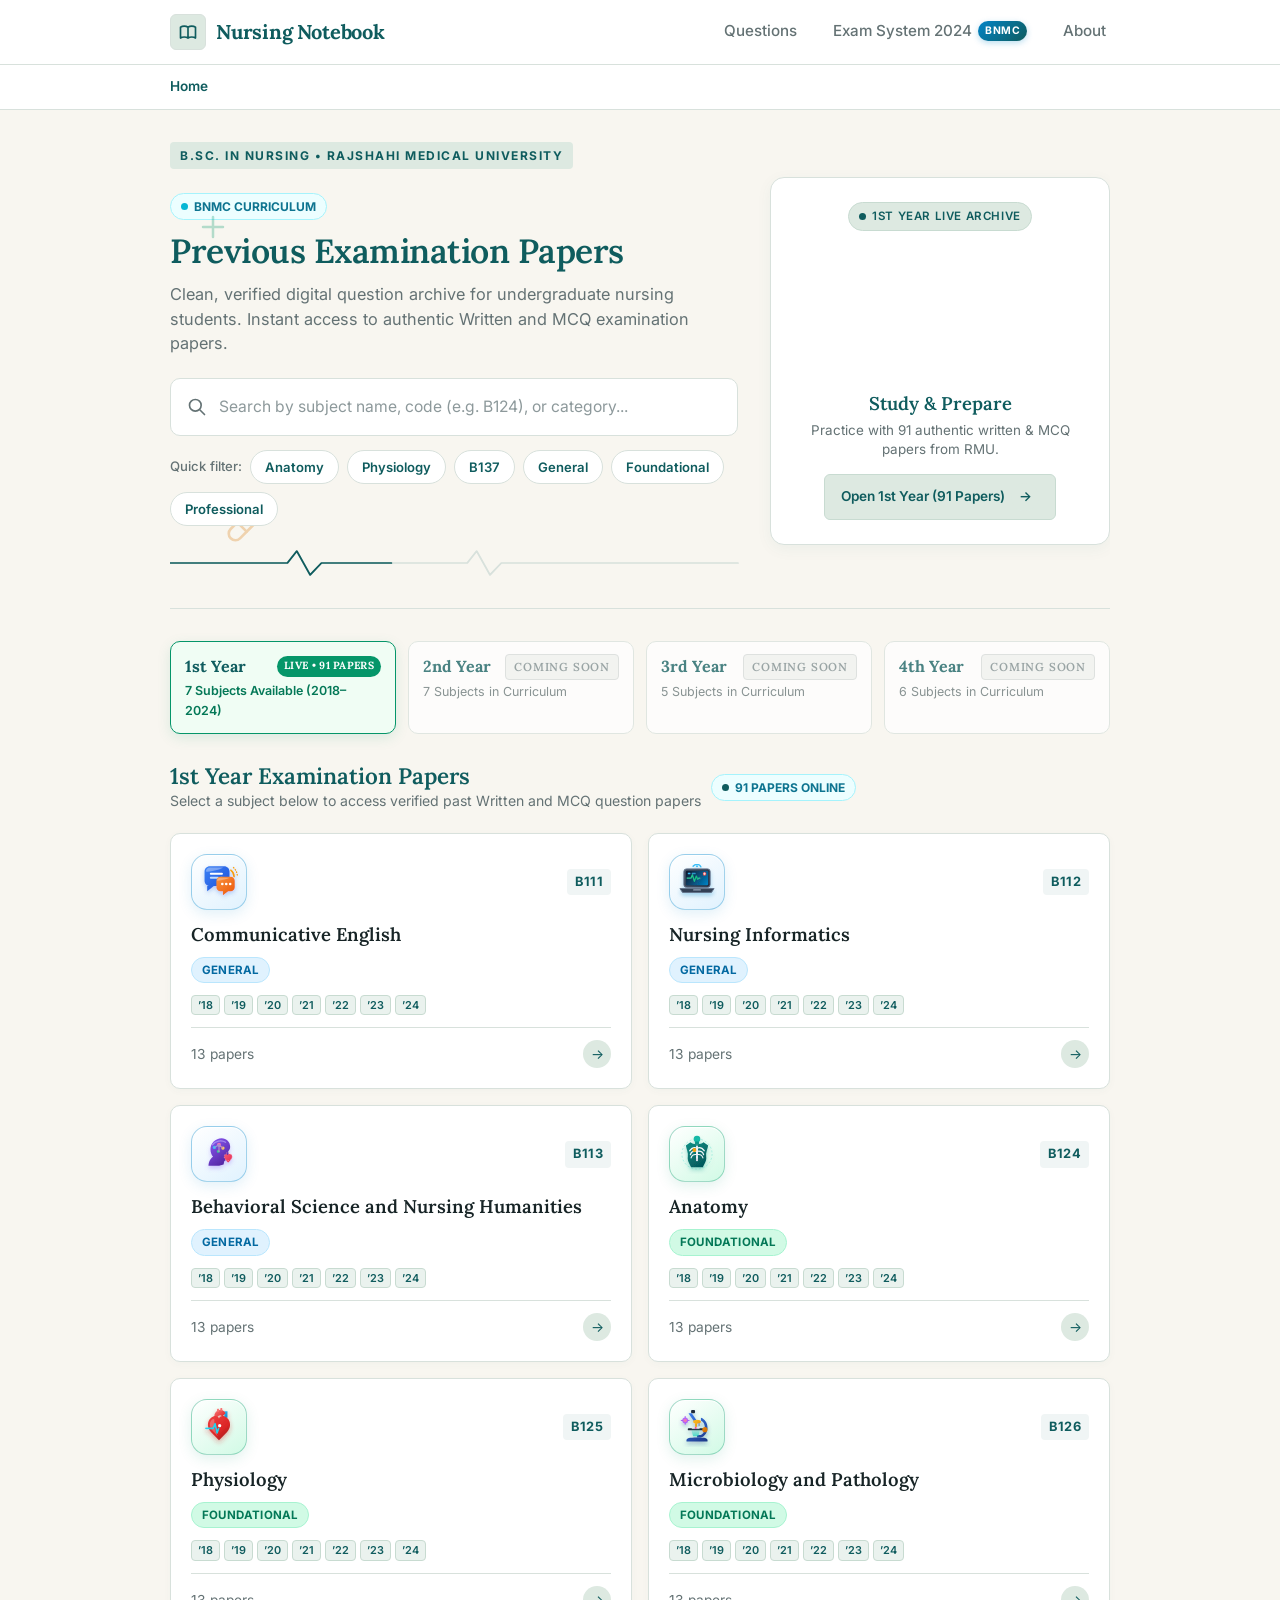
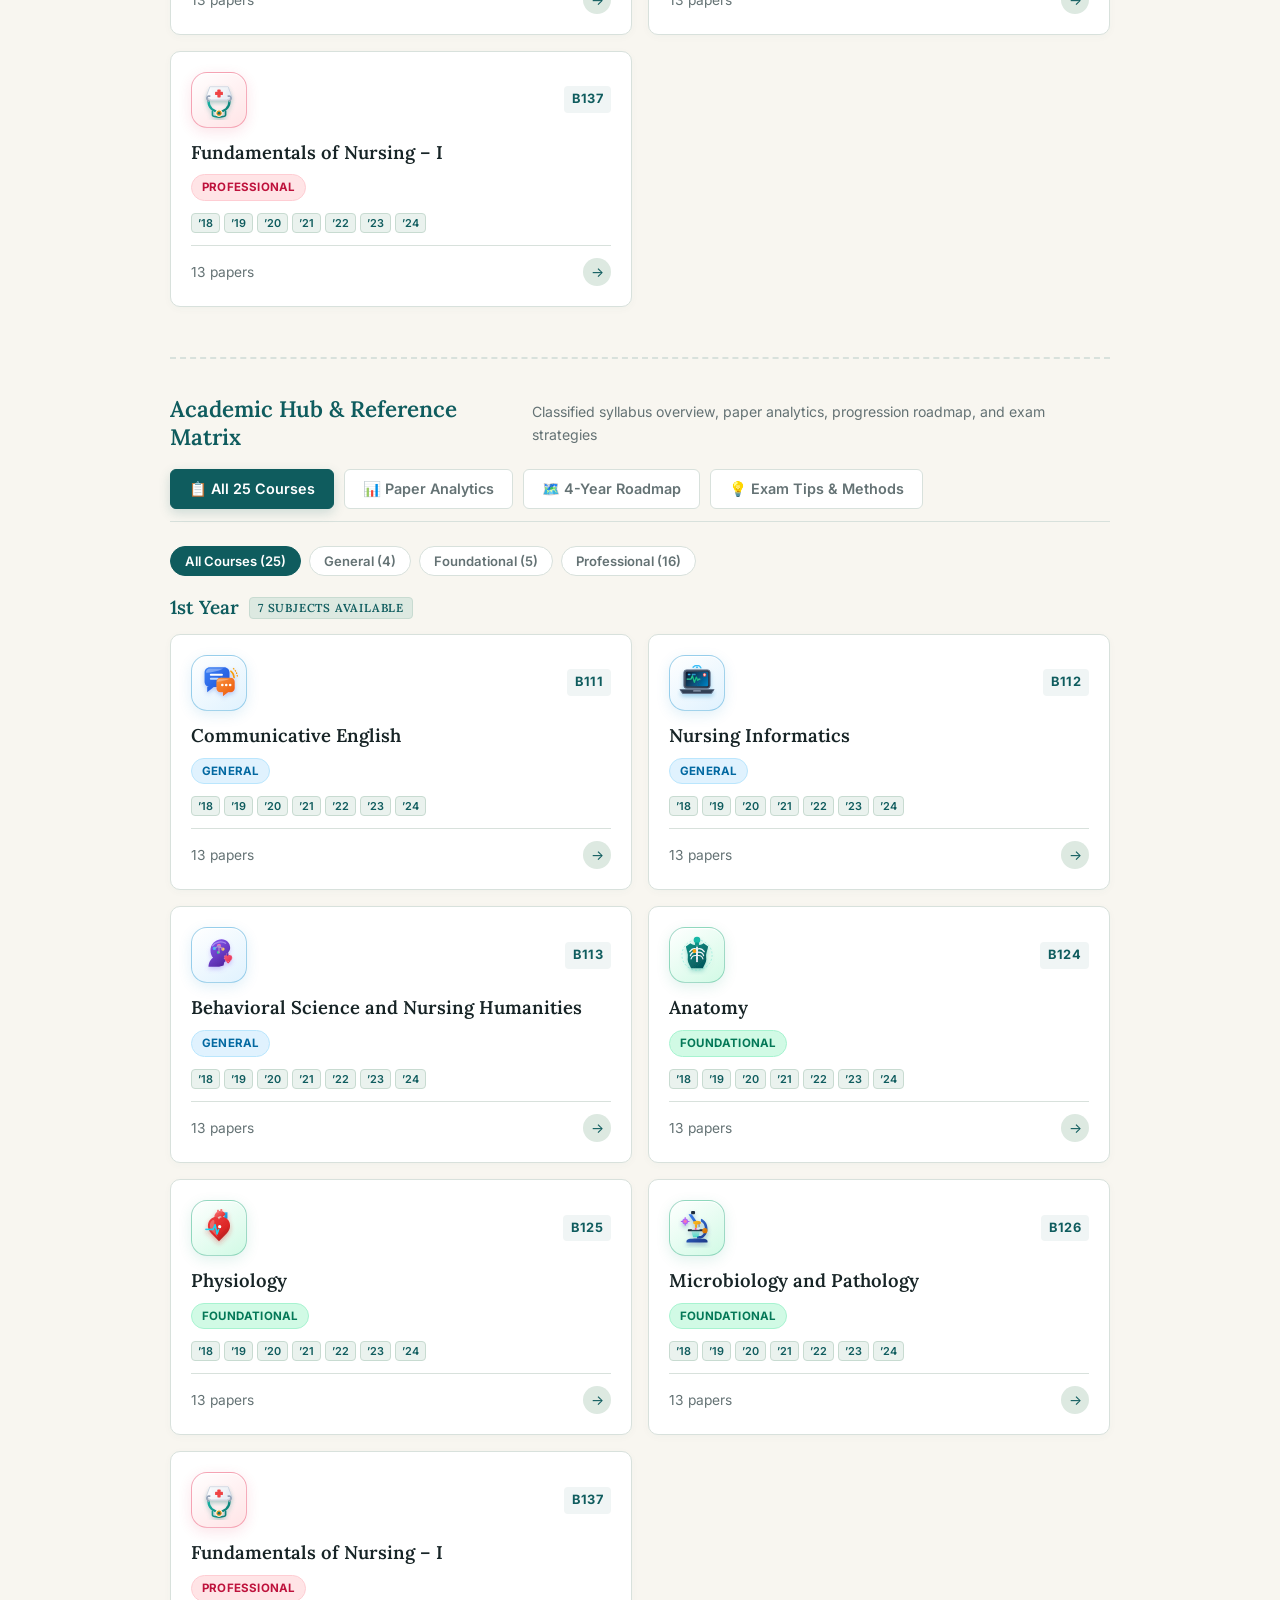
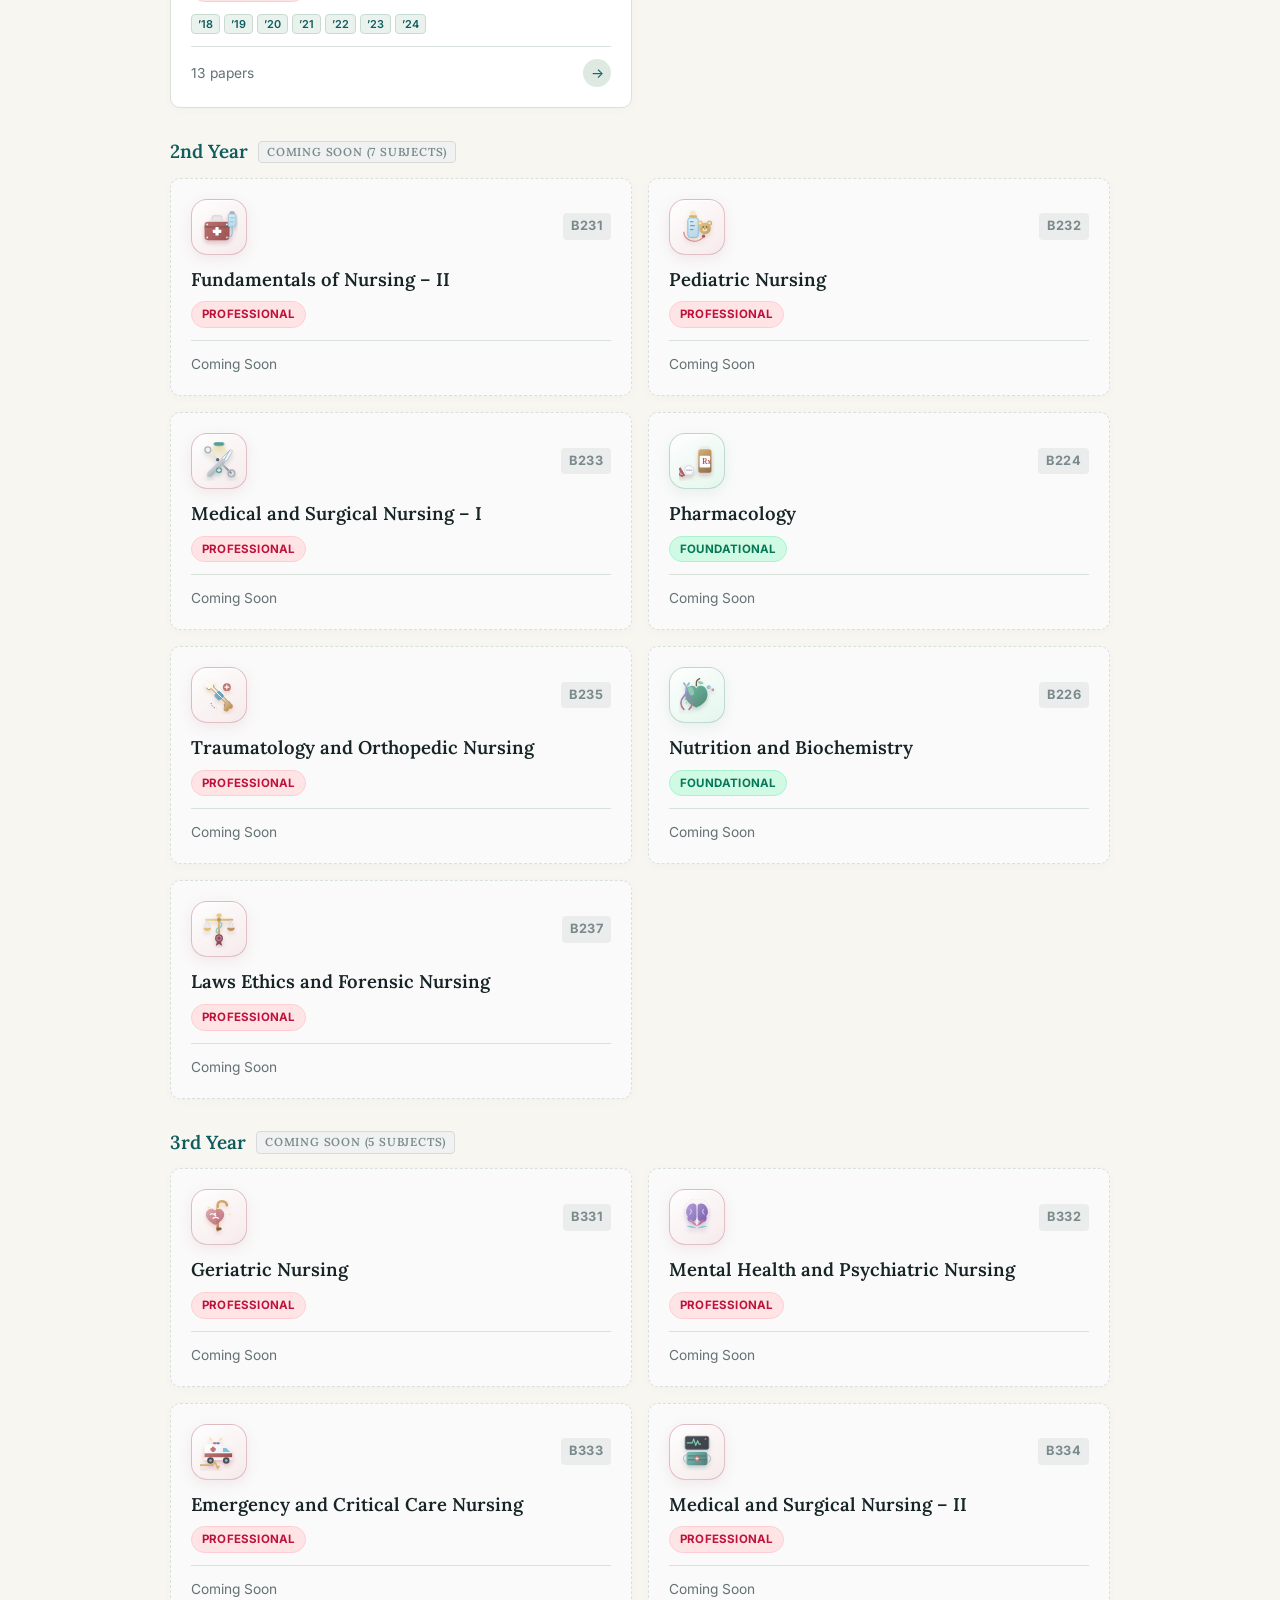
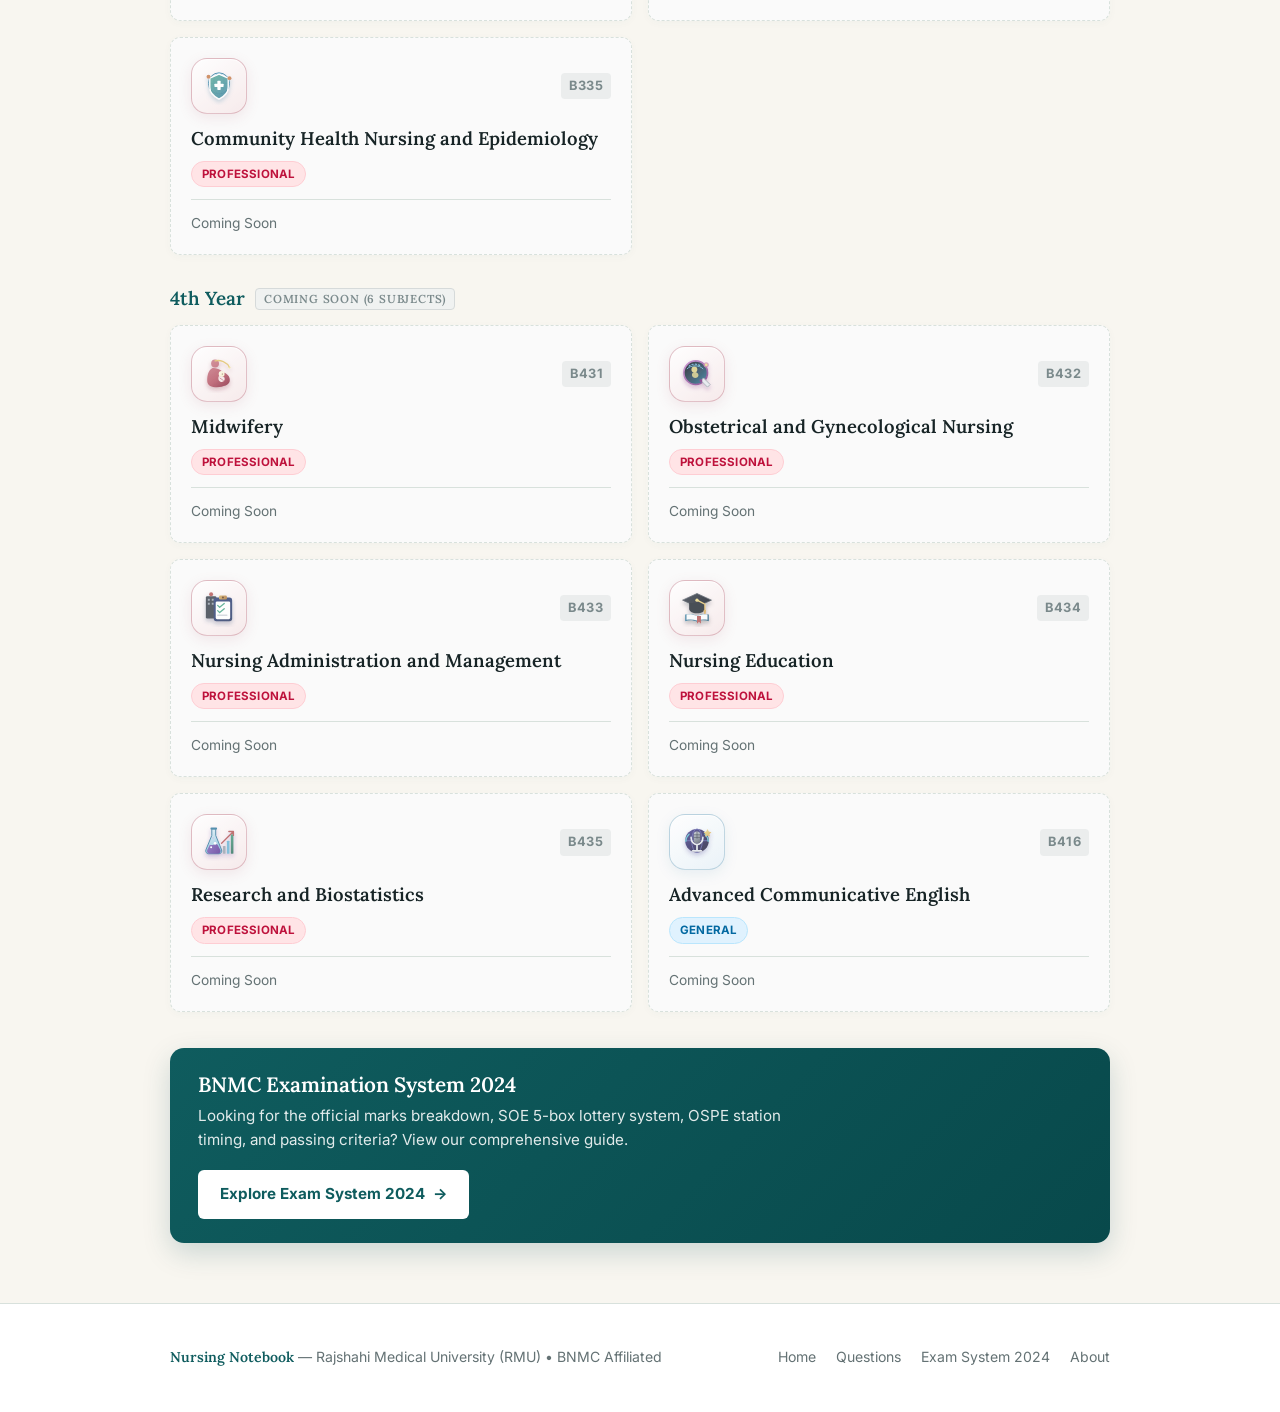
==== commit ff268899: "Add files via upload" ====
--- a/index.html
+++ b/index.html
@@ -5,6 +5,7 @@
   <meta name="viewport" content="width=device-width, initial-scale=1.0, minimum-scale=1.0">
   <title>Nursing Notebook | Rajshahi Medical University Question Bank</title>
   <meta name="description" content="Official examination question bank for B.Sc. in Nursing under Rajshahi Medical University (RMU). Verified written and MCQ question papers from 2018 to 2024.">
+  <meta name="theme-color" content="#0F5C5E">
 
   <!-- Google Fonts: Lora (Headings) & Inter (Body/UI) -->
   <link rel="preconnect" href="https://fonts.googleapis.com">
@@ -13,7 +14,9 @@
 
   <link rel="stylesheet" href="style.css">
 </head>
-<body>
+<body data-page="home">
+
+  <a class="skip-link" href="#view-container">Skip to content</a>
 
   <!-- Top Sticky Navigation -->
   <header class="site-header" role="banner">
@@ -31,6 +34,12 @@
       <nav class="desktop-nav" aria-label="Main Navigation">
         <ul class="nav-links">
           <li class="nav-item"><a href="#questions" id="nav-questions">Questions</a></li>
+          <li class="nav-item">
+            <a href="exam-system.html" id="nav-exam-system" class="nav-link-featured">
+              <span>Exam System 2024</span>
+              <span class="nav-pill-badge anim-pulse">BNMC</span>
+            </a>
+          </li>
           <li class="nav-item"><a href="about.html" id="nav-about">About</a></li>
         </ul>
       </nav>
@@ -49,6 +58,7 @@
     <ul class="mobile-nav-links">
       <li><a href="#home">Home</a></li>
       <li><a href="#questions">Questions</a></li>
+      <li><a href="exam-system.html">Exam System 2024 (BNMC)</a></li>
       <li><a href="about.html">About</a></li>
     </ul>
   </nav>
@@ -74,19 +84,21 @@
     <div class="container footer-inner">
       <div>
         <span class="footer-brand">Nursing Notebook</span> &mdash;
-        <span>Rajshahi Medical University (RMU)</span>
+        <span>Rajshahi Medical University (RMU) &bull; BNMC Affiliated</span>
       </div>
       <ul class="footer-links">
         <li><a href="#home">Home</a></li>
         <li><a href="#questions">Questions</a></li>
+        <li><a href="exam-system.html">Exam System 2024</a></li>
         <li><a href="about.html">About</a></li>
       </ul>
     </div>
   </footer>
 
-  <!-- Animation & Core Scripts -->
+  <!-- Animation & Core Scripts (all local, works offline via file://) -->
   <script src="assets/lottie.min.js"></script>
   <script src="assets/animations-bundle.js"></script>
+  <script src="assets/subject-icons.js"></script>
   <script src="data.js"></script>
   <script src="app.js"></script>
 </body>
--- a/style.css
+++ b/style.css
@@ -808,7 +808,7 @@
   background-color: var(--color-sage-hover);
 }
 
-/* Subject Cards Grid */
+/* Animated Subject Cards Grid */
 .subjects-grid {
   display: grid;
   grid-template-columns: repeat(2, 1fr);
@@ -821,17 +821,20 @@
   background-color: var(--color-white);
   border: 1px solid var(--color-border);
   border-radius: var(--radius-md);
-  padding: 22px;
+  padding: 20px;
   text-decoration: none;
   color: var(--color-text);
+  position: relative;
+  overflow: hidden;
+  box-shadow: 0 2px 8px rgba(15, 92, 94, 0.03);
   transition: transform var(--transition), border-color var(--transition), box-shadow var(--transition);
   cursor: pointer;
 }
 
 .subject-card:hover {
-  transform: translateY(-2px);
+  transform: translateY(-3px);
   border-color: var(--color-primary-teal);
-  box-shadow: 0 4px 14px rgba(15, 92, 94, 0.08);
+  box-shadow: 0 8px 22px rgba(15, 92, 94, 0.09);
 }
 
 .subject-card.disabled {
@@ -846,27 +849,76 @@
   box-shadow: none;
 }
 
-.subject-card-code {
+.subject-card-header {
+  display: flex;
+  align-items: center;
+  justify-content: space-between;
+  margin-bottom: 12px;
+}
+
+.subject-animated-icon {
+  width: 56px;
+  height: 56px;
+  border-radius: 16px;
+  background: linear-gradient(145deg, #FFFFFF, #F1F5F9);
+  border: 1px solid rgba(15, 92, 94, 0.12);
+  display: flex;
+  align-items: center;
+  justify-content: center;
+  flex-shrink: 0;
+  padding: 6px;
+  box-shadow: 0 4px 14px rgba(15, 92, 94, 0.08), inset 0 1px 1px #FFFFFF;
+  transition: transform 0.35s cubic-bezier(0.34, 1.56, 0.64, 1), box-shadow 0.35s ease, background 0.35s ease;
+}
+
+.subject-card:hover .subject-animated-icon {
+  transform: translateY(-3px) scale(1.08) rotate(2deg);
+  box-shadow: 0 12px 24px rgba(15, 92, 94, 0.18), 0 2px 6px rgba(0, 0, 0, 0.04);
+}
+
+.subject-animated-icon svg {
+  width: 100%;
+  height: 100%;
+  display: block;
+  overflow: visible;
+  transition: transform 0.3s ease;
+}
+
+.subject-card:hover .subject-animated-icon svg {
+  transform: scale(1.04);
+}
+
+.subject-card-code-badge {
   font-family: var(--font-body);
-  font-size: 0.82rem;
+  font-size: 0.8rem;
   font-weight: 700;
   letter-spacing: 0.5px;
   color: var(--color-primary-teal);
-  margin-bottom: 8px;
+  background-color: rgba(15, 92, 94, 0.06);
+  padding: 3px 8px;
+  border-radius: 4px;
 }
 
 .subject-card-title {
   font-family: var(--font-heading);
-  font-size: 1.18rem;
+  font-size: 1.15rem;
   font-weight: 600;
   color: var(--color-text);
   line-height: 1.35;
-  margin-bottom: 14px;
+  margin-bottom: 10px;
   flex: 1;
+  transition: color var(--transition);
+}
+
+.subject-card:hover .subject-card-title {
+  color: var(--color-primary-teal);
 }
 
 .subject-card-middle {
-  margin-bottom: 14px;
+  display: flex;
+  align-items: center;
+  gap: 8px;
+  margin-bottom: 12px;
 }
 
 .category-tag {
@@ -902,24 +954,109 @@
   color: var(--color-primary-teal);
 }
 
-/* Subject Detail View */
+/* Subject Micro-Animations (SVG elements) */
+@keyframes svgPulse {
+  0% { transform: scale(1); }
+  50% { transform: scale(1.15); }
+  100% { transform: scale(1); }
+}
+
+@keyframes ecgMove {
+  0% { stroke-dashoffset: 60; }
+  100% { stroke-dashoffset: 0; }
+}
+
+@keyframes floatSoft {
+  0% { transform: translateY(0); }
+  50% { transform: translateY(-3px); }
+  100% { transform: translateY(0); }
+}
+
+@keyframes scanGlow {
+  0% { opacity: 0.35; }
+  50% { opacity: 1; }
+  100% { opacity: 0.35; }
+}
+
+@keyframes rotateSoft {
+  0% { transform: rotate(0deg); }
+  100% { transform: rotate(360deg); }
+}
+
+.anim-pulse {
+  animation: svgPulse 2s infinite ease-in-out;
+  transform-origin: center;
+}
+
+.anim-ecg {
+  stroke-dasharray: 60;
+  animation: ecgMove 2s infinite linear;
+}
+
+.anim-float {
+  animation: floatSoft 2.5s infinite ease-in-out;
+}
+
+.anim-scan {
+  animation: scanGlow 2s infinite ease-in-out;
+}
+
+.anim-rotate {
+  animation: rotateSoft 10s infinite linear;
+  transform-origin: center;
+}
+
+/* Subject Detail View & Animated Hero Card */
 .subject-detail-view {
-  max-width: 800px;
+  max-width: 820px;
   margin: 0 auto;
 }
 
-.subject-header-box {
+.subject-animated-hero-card {
+  display: grid;
+  grid-template-columns: 1fr 200px;
+  gap: 24px;
+  align-items: center;
   background-color: var(--color-white);
   border: 1px solid var(--color-border);
-  border-radius: var(--radius-md);
-  padding: 28px;
+  border-radius: var(--radius-lg);
+  padding: 28px 24px;
   margin-bottom: 28px;
+  box-shadow: 0 4px 18px rgba(15, 92, 94, 0.05);
+  position: relative;
+  overflow: hidden;
+}
+
+.subject-hero-left {
+  display: flex;
+  flex-direction: column;
+}
+
+.subject-hero-right {
+  display: flex;
+  align-items: center;
+  justify-content: center;
+}
+
+.subject-hero-lottie-box {
+  width: 170px;
+  height: 170px;
+  display: flex;
+  align-items: center;
+  justify-content: center;
+  pointer-events: none;
+}
+
+.subject-hero-lottie-box svg {
+  width: 100% !important;
+  height: 100% !important;
+  display: block;
 }
 
 .subject-meta-row {
   display: flex;
   align-items: center;
-  gap: 12px;
+  gap: 10px;
   margin-bottom: 10px;
 }
 
@@ -932,12 +1069,33 @@
 .subject-detail-title {
   font-size: 2rem;
   color: var(--color-primary-teal);
-  margin-bottom: 12px;
+  margin-bottom: 10px;
 }
 
 .subject-detail-summary {
   font-size: 0.95rem;
   color: var(--color-muted-text);
+  line-height: 1.5;
+}
+
+.subject-card-highlights {
+  display: flex;
+  flex-wrap: wrap;
+  gap: 8px;
+  margin-top: 14px;
+}
+
+.highlight-pill {
+  display: inline-flex;
+  align-items: center;
+  gap: 6px;
+  font-size: 0.78rem;
+  font-weight: 600;
+  color: var(--color-primary-teal);
+  background-color: var(--color-soft-sage);
+  padding: 4px 10px;
+  border-radius: 20px;
+  border: 1px solid var(--color-badge-border);
 }
 
 /* Accordion Container */
@@ -1330,14 +1488,35 @@
     width: 100%;
   }
 
+  .subject-animated-hero-card {
+    grid-template-columns: 1fr;
+    text-align: center;
+    padding: 22px 16px;
+    gap: 16px;
+  }
+
+  .subject-hero-left {
+    align-items: center;
+  }
+
+  .subject-meta-row {
+    justify-content: center;
+  }
+
+  .subject-card-highlights {
+    justify-content: center;
+  }
+
+  .subject-hero-lottie-box {
+    width: 130px;
+    height: 130px;
+    margin: 0 auto;
+  }
+
   .subject-detail-title {
     font-size: 1.5rem;
   }
 
-  .subject-header-box {
-    padding: 20px 16px;
-  }
-
   .accordion-trigger {
     padding: 14px 16px;
   }
@@ -1346,3 +1525,2103 @@
     padding: 16px;
   }
 }
+
+/* ==========================================================================
+   v2.1 — Animated Component System
+   Motion-first additions on top of the academic base design.
+   Palette is unchanged (Teal / Sage / Ivory); no gradients, no glassmorphism.
+   ========================================================================== */
+
+/* ---- Accessibility & touch targets ---- */
+.skip-link {
+  position: absolute;
+  left: -999px;
+  top: 8px;
+  z-index: 300;
+  display: inline-flex;
+  align-items: center;
+  min-height: var(--min-touch-target);
+  padding: 0 16px;
+  background-color: var(--color-primary-teal);
+  color: var(--color-white);
+  border-radius: var(--radius-sm);
+  font-weight: 600;
+}
+
+.skip-link:focus {
+  left: 12px;
+  color: var(--color-white);
+}
+
+a:focus-visible,
+button:focus-visible,
+input:focus-visible {
+  outline: 2px solid var(--color-primary-teal);
+  outline-offset: 2px;
+}
+
+.nav-item a {
+  display: inline-flex;
+  align-items: center;
+  min-height: var(--min-touch-target);
+}
+
+.breadcrumb-bar {
+  padding: 0;
+}
+
+.breadcrumb-item a {
+  display: inline-flex;
+  align-items: center;
+  min-height: var(--min-touch-target);
+}
+
+.breadcrumb-current {
+  display: inline-flex;
+  align-items: center;
+  min-height: var(--min-touch-target);
+}
+
+.back-btn {
+  min-height: var(--min-touch-target);
+  padding: 8px 16px;
+}
+
+.footer-links a {
+  display: inline-flex;
+  align-items: center;
+  min-height: var(--min-touch-target);
+}
+
+.search-clear-btn {
+  min-width: var(--min-touch-target);
+  min-height: var(--min-touch-target);
+}
+
+.hero-content {
+  min-width: 0;
+}
+
+/* ---- Global effects: scroll progress, header, back-to-top, page enter ---- */
+#scroll-progress {
+  position: fixed;
+  top: 0;
+  left: 0;
+  width: 100%;
+  height: 3px;
+  background-color: var(--color-primary-teal);
+  transform: scaleX(0);
+  transform-origin: 0 50%;
+  z-index: 200;
+  pointer-events: none;
+}
+
+.site-header {
+  transition: box-shadow var(--transition);
+}
+
+.site-header.scrolled {
+  box-shadow: 0 4px 18px rgba(15, 92, 94, 0.09);
+}
+
+.back-to-top {
+  position: fixed;
+  right: 18px;
+  bottom: 18px;
+  z-index: 90;
+  width: 48px;
+  height: 48px;
+  display: flex;
+  align-items: center;
+  justify-content: center;
+  border-radius: 50%;
+  background-color: var(--color-primary-teal);
+  color: var(--color-white);
+  box-shadow: 0 6px 18px rgba(8, 73, 75, 0.25);
+  opacity: 0;
+  transform: translateY(14px);
+  pointer-events: none;
+  transition: opacity var(--transition), transform var(--transition), background-color var(--transition);
+}
+
+.back-to-top svg {
+  width: 20px;
+  height: 20px;
+}
+
+.back-to-top.visible {
+  opacity: 1;
+  transform: translateY(0);
+  pointer-events: auto;
+}
+
+.back-to-top:hover {
+  background-color: var(--color-dark-teal);
+}
+
+@keyframes viewEnter {
+  from { opacity: 0; transform: translateY(10px); }
+  to { opacity: 1; transform: translateY(0); }
+}
+
+.view-enter {
+  animation: viewEnter 0.4s ease-out;
+}
+
+/* ---- Scroll reveal (animation based so hover transforms stay snappy) ---- */
+@keyframes revealUp {
+  from { opacity: 0; transform: translateY(18px); }
+  to { opacity: 1; transform: translateY(0); }
+}
+
+.reveal {
+  opacity: 0;
+}
+
+.reveal.in {
+  opacity: 1;
+  animation: revealUp 0.6s cubic-bezier(0.2, 0.7, 0.2, 1) var(--d, 0ms) backwards;
+}
+
+/* ---- Pointer tilt ---- */
+.tilt.in,
+.tilt:not(.reveal) {
+  transform: perspective(900px) rotateX(var(--rx, 0deg)) rotateY(var(--ry, 0deg));
+}
+
+.tilt.in:hover,
+.tilt:not(.reveal):hover {
+  transform: perspective(900px) translateY(-4px) rotateX(var(--rx, 0deg)) rotateY(var(--ry, 0deg));
+}
+
+/* ---- Animated SVG icon system ---- */
+.anim-pulse,
+.anim-float,
+.anim-rotate,
+.anim-scan {
+  transform-box: fill-box;
+  transform-origin: center;
+}
+
+.anim-pulse.d2, .anim-scan.d2 { animation-delay: 0.3s; }
+.anim-pulse.d3, .anim-scan.d3 { animation-delay: 0.6s; }
+
+@keyframes drawLine {
+  0% { stroke-dashoffset: 24; }
+  55%, 100% { stroke-dashoffset: 0; }
+}
+
+@keyframes searchMove {
+  0%, 100% { transform: translate(0, 0); }
+  25% { transform: translate(2px, -2px); }
+  50% { transform: translate(-1px, 1.5px); }
+  75% { transform: translate(1.5px, 1px); }
+}
+
+@keyframes writeMove {
+  0%, 100% { transform: translate(0, 0); }
+  50% { transform: translate(-2px, 1.5px); }
+}
+
+.anim-draw {
+  stroke-dasharray: 24;
+  animation: drawLine 2.6s ease-in-out infinite;
+}
+
+.anim-search {
+  animation: searchMove 3s ease-in-out infinite;
+}
+
+.anim-write {
+  animation: writeMove 2.4s ease-in-out infinite;
+}
+
+.anim-hand {
+  transform-origin: 12px 13px;
+  animation: rotateSoft 4s linear infinite;
+}
+
+.icon-tile {
+  display: inline-flex;
+  align-items: center;
+  justify-content: center;
+  flex-shrink: 0;
+  width: 52px;
+  height: 52px;
+  border-radius: 12px;
+  background-color: var(--color-soft-sage);
+  border: 1px solid var(--color-badge-border);
+  color: var(--color-primary-teal);
+  transition: background-color var(--transition), transform var(--transition);
+}
+
+.icon-tile svg {
+  width: 28px;
+  height: 28px;
+  display: block;
+}
+
+/* Subject card icons: vibrant, smooth animations */
+.subject-animated-icon {
+  color: var(--color-primary-teal);
+}
+
+.subject-animated-icon.muted {
+  filter: grayscale(0.45) opacity(0.82);
+  background: linear-gradient(145deg, #F8FAFC, #E2E8F0);
+  border-color: #CBD5E1;
+  box-shadow: 0 2px 8px rgba(100, 116, 139, 0.08);
+}
+
+.subject-card-code-badge.muted {
+  color: var(--color-coming-soon-text);
+  background-color: rgba(122, 137, 139, 0.12);
+}
+
+/* Subtle micro-animations inside subject vector graphics */
+.svg-anim-pulse,
+.svg-anim-float,
+.svg-anim-ecg,
+.svg-anim-bubble,
+.svg-anim-spin {
+  animation-play-state: running;
+}
+
+.subject-card.disabled .subject-animated-icon svg * {
+  animation-play-state: paused !important;
+}
+
+/* Paper coverage chips on live subject cards */
+.coverage-row {
+  display: flex;
+  flex-wrap: wrap;
+  gap: 4px;
+  margin-bottom: 12px;
+}
+
+@keyframes chipIn {
+  from { opacity: 0; transform: scale(0.7); }
+  to { opacity: 1; transform: scale(1); }
+}
+
+.cov-chip {
+  font-size: 0.68rem;
+  font-weight: 600;
+  line-height: 1.5;
+  color: var(--color-primary-teal);
+  background-color: var(--color-badge-bg);
+  border: 1px solid var(--color-badge-border);
+  border-radius: 4px;
+  padding: 1px 6px;
+  transition: background-color var(--transition);
+  animation: chipIn 0.4s ease-out calc(var(--i, 0) * 50ms) backwards;
+}
+
+.subject-card:hover .cov-chip {
+  background-color: var(--color-soft-sage);
+}
+
+/* ---- Hero extras ---- */
+.hero-section {
+  position: relative;
+}
+
+.hero-chips {
+  display: flex;
+  flex-wrap: wrap;
+  align-items: center;
+  gap: 8px;
+  margin-top: 14px;
+}
+
+.hero-chips-label {
+  font-size: 0.82rem;
+  font-weight: 500;
+  color: var(--color-muted-text);
+}
+
+.hero-chip {
+  position: relative;
+  height: 34px;
+  padding: 0 14px;
+  border-radius: 999px;
+  background-color: var(--color-white);
+  border: 1px solid var(--color-border);
+  color: var(--color-primary-teal);
+  font-size: 0.82rem;
+  font-weight: 600;
+  transition: background-color var(--transition), border-color var(--transition), transform var(--transition);
+}
+
+/* Expands the touch target to 44px without enlarging the pill */
+.hero-chip::after {
+  content: '';
+  position: absolute;
+  top: -5px;
+  bottom: -5px;
+  left: -2px;
+  right: -2px;
+}
+
+.hero-chip:hover {
+  background-color: var(--color-soft-sage);
+  border-color: var(--color-badge-border);
+  transform: translateY(-1px);
+}
+
+.hero-ecg {
+  display: block;
+  width: 100%;
+  max-width: 640px;
+  height: 34px;
+  margin-top: 20px;
+  overflow: visible;
+}
+
+.hero-ecg path {
+  fill: none;
+  stroke-linecap: round;
+  stroke-linejoin: round;
+  stroke-width: 2;
+}
+
+.hero-ecg .ecg-base {
+  stroke: var(--color-border);
+}
+
+.hero-ecg .ecg-live {
+  stroke: var(--color-primary-teal);
+  stroke-dasharray: 40 200;
+  animation: ecgSweep 3.4s linear infinite;
+}
+
+@keyframes ecgSweep {
+  from { stroke-dashoffset: 40; }
+  to { stroke-dashoffset: -100; }
+}
+
+/* ---- Stats strip with icons ---- */
+.stat-card {
+  display: flex;
+  align-items: center;
+  gap: 14px;
+}
+
+.stat-card:hover .icon-tile {
+  background-color: var(--color-sage-hover);
+  transform: scale(1.06);
+}
+
+.stat-text {
+  min-width: 0;
+}
+
+/* ---- Generic section spacing ---- */
+.home-section {
+  margin-bottom: 44px;
+}
+
+/* ---- Roadmap ---- */
+.roadmap {
+  position: relative;
+  display: grid;
+  grid-template-columns: repeat(4, 1fr);
+  gap: 16px;
+}
+
+.roadmap::before {
+  content: '';
+  position: absolute;
+  top: 25px;
+  left: 12.5%;
+  right: 12.5%;
+  border-top: 2px dashed var(--color-border);
+}
+
+.roadmap-line-fill {
+  position: absolute;
+  top: 24px;
+  left: 12.5%;
+  height: 4px;
+  width: 0;
+  background-color: var(--color-primary-teal);
+  border-radius: 2px;
+  transition: width 1.4s cubic-bezier(0.2, 0.7, 0.2, 1) 0.4s;
+}
+
+.roadmap.in .roadmap-line-fill {
+  width: 12.5%;
+}
+
+.roadmap-node {
+  position: relative;
+  z-index: 1;
+  display: flex;
+  flex-direction: column;
+  align-items: center;
+  text-align: center;
+  color: var(--color-text);
+}
+
+.roadmap-dot {
+  position: relative;
+  display: flex;
+  align-items: center;
+  justify-content: center;
+  width: 52px;
+  height: 52px;
+  margin-bottom: 12px;
+  border-radius: 50%;
+  background-color: var(--color-white);
+  border: 2px solid var(--color-border);
+  font-family: var(--font-heading);
+  font-size: 1.15rem;
+  font-weight: 700;
+  color: var(--color-muted-text);
+  flex-shrink: 0;
+}
+
+.roadmap-node.live .roadmap-dot {
+  background-color: var(--color-primary-teal);
+  border-color: var(--color-primary-teal);
+  color: var(--color-white);
+}
+
+.roadmap-node.live .roadmap-dot::after {
+  content: '';
+  position: absolute;
+  inset: -6px;
+  border-radius: 50%;
+  border: 2px solid var(--color-primary-teal);
+  opacity: 0;
+  animation: ringPulse 2.2s ease-out infinite;
+}
+
+@keyframes ringPulse {
+  0% { transform: scale(0.85); opacity: 0.6; }
+  100% { transform: scale(1.3); opacity: 0; }
+}
+
+.roadmap-body {
+  display: flex;
+  flex-direction: column;
+  align-items: center;
+  gap: 4px;
+  width: 100%;
+  padding: 12px 10px;
+  background-color: var(--color-white);
+  border: 1px solid var(--color-border);
+  border-radius: var(--radius-md);
+  transition: transform var(--transition), border-color var(--transition), box-shadow var(--transition);
+}
+
+.roadmap-node.live:hover .roadmap-body {
+  transform: translateY(-3px);
+  border-color: var(--color-primary-teal);
+  box-shadow: 0 8px 20px rgba(15, 92, 94, 0.09);
+}
+
+.roadmap-node.soon .roadmap-body {
+  background-color: #FAFAFA;
+  border-style: dashed;
+}
+
+.roadmap-name {
+  font-family: var(--font-heading);
+  font-weight: 600;
+  color: var(--color-primary-teal);
+}
+
+.roadmap-meta {
+  font-size: 0.82rem;
+  color: var(--color-muted-text);
+}
+
+/* ---- Coming soon shimmer ---- */
+.shimmer-bar {
+  position: relative;
+  height: 6px;
+  margin: 2px 0 12px;
+  border-radius: 3px;
+  background-color: var(--color-coming-soon-bg);
+  overflow: hidden;
+}
+
+.shimmer-bar.wide {
+  max-width: 320px;
+  margin-top: 16px;
+}
+
+.shimmer-bar::after {
+  content: '';
+  position: absolute;
+  top: 0;
+  bottom: 0;
+  width: 40%;
+  border-radius: 3px;
+  background-color: rgba(15, 92, 94, 0.22);
+  animation: shimmerMove 2s ease-in-out infinite;
+}
+
+@keyframes shimmerMove {
+  0% { left: -40%; }
+  100% { left: 100%; }
+}
+
+.year-status-badge .animated-pulse-dot {
+  display: inline-block;
+  margin-right: 6px;
+  vertical-align: middle;
+}
+
+/* ---- How it works ---- */
+.steps-grid {
+  display: grid;
+  grid-template-columns: repeat(3, 1fr);
+  gap: 20px;
+}
+
+.step-card {
+  position: relative;
+  background-color: var(--color-white);
+  border: 1px solid var(--color-border);
+  border-radius: var(--radius-lg);
+  padding: 24px 20px;
+  transition: transform var(--transition), border-color var(--transition), box-shadow var(--transition);
+}
+
+.step-card:hover {
+  transform: translateY(-3px);
+  border-color: var(--color-primary-teal);
+  box-shadow: 0 8px 22px rgba(15, 92, 94, 0.09);
+}
+
+.step-card:hover .icon-tile {
+  background-color: var(--color-sage-hover);
+}
+
+.step-num {
+  position: absolute;
+  top: 12px;
+  right: 18px;
+  font-family: var(--font-heading);
+  font-size: 2.1rem;
+  font-weight: 700;
+  color: var(--color-soft-sage);
+  line-height: 1;
+}
+
+.step-title {
+  font-size: 1.1rem;
+  margin: 14px 0 6px;
+}
+
+.step-text {
+  font-size: 0.88rem;
+  color: var(--color-muted-text);
+  line-height: 1.55;
+}
+
+.step-card:not(:last-child)::after {
+  content: '\2192';
+  position: absolute;
+  top: 50%;
+  right: -24px;
+  width: 28px;
+  height: 28px;
+  margin-top: -14px;
+  display: flex;
+  align-items: center;
+  justify-content: center;
+  border-radius: 50%;
+  background-color: var(--color-primary-teal);
+  color: var(--color-white);
+  font-size: 0.85rem;
+  z-index: 2;
+  animation: nudge 1.8s ease-in-out infinite;
+}
+
+@keyframes nudge {
+  0%, 100% { transform: translateX(0); }
+  50% { transform: translateX(4px); }
+}
+
+/* ---- Paper types ---- */
+.paper-types-grid {
+  display: grid;
+  grid-template-columns: repeat(2, 1fr);
+  gap: 20px;
+}
+
+.type-card {
+  background-color: var(--color-white);
+  border: 1px solid var(--color-border);
+  border-radius: var(--radius-lg);
+  padding: 22px;
+  transition: border-color var(--transition), box-shadow var(--transition);
+}
+
+.type-card:hover {
+  border-color: var(--color-primary-teal);
+  box-shadow: 0 8px 22px rgba(15, 92, 94, 0.08);
+}
+
+.type-card-wide {
+  grid-column: 1 / -1;
+}
+
+.type-card-top {
+  display: flex;
+  align-items: center;
+  justify-content: space-between;
+  margin-bottom: 14px;
+}
+
+.type-count {
+  font-family: var(--font-heading);
+  font-size: 2.2rem;
+  font-weight: 700;
+  line-height: 1;
+  color: var(--color-primary-teal);
+}
+
+.type-title {
+  display: block;
+  font-family: var(--font-heading);
+  font-size: 1.15rem;
+  font-weight: 600;
+  color: var(--color-primary-teal);
+  margin-bottom: 6px;
+}
+
+.type-text,
+.type-note,
+.type-split-note,
+.split-legend {
+  font-size: 0.88rem;
+  color: var(--color-muted-text);
+  line-height: 1.55;
+}
+
+.type-note {
+  margin-top: 10px;
+}
+
+.type-split-head {
+  display: flex;
+  flex-wrap: wrap;
+  align-items: baseline;
+  justify-content: space-between;
+  gap: 6px;
+}
+
+.type-split-head .type-title {
+  margin-bottom: 0;
+}
+
+.split-bar {
+  display: flex;
+  height: 14px;
+  margin: 14px 0 10px;
+  border-radius: 999px;
+  overflow: hidden;
+  background-color: var(--color-coming-soon-bg);
+}
+
+.split-seg {
+  display: block;
+  width: 0;
+  height: 100%;
+  transition: width 1.2s cubic-bezier(0.2, 0.7, 0.2, 1) 0.2s;
+}
+
+.type-card.in .split-seg {
+  width: var(--w);
+}
+
+.split-written,
+.legend-written {
+  background-color: var(--color-primary-teal);
+}
+
+.split-mcq,
+.legend-mcq {
+  background-color: var(--color-sage-hover);
+}
+
+.split-legend {
+  display: flex;
+  flex-wrap: wrap;
+  gap: 18px;
+}
+
+.legend-dot {
+  display: inline-block;
+  width: 10px;
+  height: 10px;
+  margin-right: 6px;
+  border-radius: 50%;
+}
+
+/* ---- Tips / value cards ---- */
+.tips-grid {
+  display: grid;
+  grid-template-columns: repeat(auto-fit, minmax(200px, 1fr));
+  gap: 16px;
+}
+
+.tip-card {
+  background-color: var(--color-white);
+  border: 1px solid var(--color-border);
+  border-radius: var(--radius-lg);
+  padding: 22px 18px;
+  transition: border-color var(--transition), box-shadow var(--transition), transform var(--transition);
+}
+
+.tip-card:hover {
+  border-color: var(--color-primary-teal);
+  box-shadow: 0 8px 22px rgba(15, 92, 94, 0.09);
+}
+
+.tip-card:hover .icon-tile {
+  background-color: var(--color-sage-hover);
+  transform: scale(1.06);
+}
+
+.tip-title {
+  font-size: 1.05rem;
+  margin: 14px 0 6px;
+}
+
+.tip-text {
+  font-size: 0.88rem;
+  color: var(--color-muted-text);
+  line-height: 1.55;
+}
+
+/* ---- Subject / Year hero card ---- */
+.subject-meta-row {
+  flex-wrap: wrap;
+}
+
+.subject-animated-hero-card .hero-title {
+  font-size: 1.8rem;
+  margin-bottom: 10px;
+}
+
+.subject-animated-hero-card .subject-animated-icon {
+  width: 68px;
+  height: 68px;
+  border-radius: 18px;
+  padding: 8px;
+  box-shadow: 0 8px 24px rgba(0, 0, 0, 0.12), inset 0 1px 2px #FFFFFF;
+}
+
+/* ---- Accordion polish ---- */
+@keyframes panelOpen {
+  from { opacity: 0; transform: translateY(-6px); }
+  to { opacity: 1; transform: translateY(0); }
+}
+
+.accordion-panel.open {
+  animation: panelOpen 0.28s ease-out;
+}
+
+.accordion-trigger {
+  gap: 12px;
+}
+
+.accordion-trigger[aria-expanded="true"] {
+  box-shadow: inset 3px 0 0 var(--color-primary-teal);
+}
+
+.paper-btn:hover {
+  transform: translateY(-2px);
+  box-shadow: 0 6px 14px rgba(15, 92, 94, 0.14);
+}
+
+.paper-btn svg {
+  transition: transform var(--transition);
+}
+
+.paper-btn:hover svg {
+  transform: translateY(2px);
+}
+
+.faq-q {
+  font-family: var(--font-body);
+  font-size: 1rem;
+  font-weight: 600;
+}
+
+.faq-answer {
+  margin: 0;
+  color: #2D3E40;
+  line-height: 1.65;
+}
+
+/* ---- Previous / next subject pager ---- */
+.subject-pager {
+  display: grid;
+  grid-template-columns: 1fr 1fr;
+  gap: 14px;
+  margin-top: 28px;
+}
+
+.pager-link {
+  display: flex;
+  align-items: center;
+  gap: 12px;
+  min-height: 64px;
+  padding: 12px 16px;
+  background-color: var(--color-white);
+  border: 1px solid var(--color-border);
+  border-radius: var(--radius-md);
+  color: var(--color-text);
+  transition: transform var(--transition), border-color var(--transition), box-shadow var(--transition);
+}
+
+.pager-link.next {
+  flex-direction: row-reverse;
+  text-align: right;
+}
+
+.pager-link:hover {
+  transform: translateY(-2px);
+  border-color: var(--color-primary-teal);
+  box-shadow: 0 8px 20px rgba(15, 92, 94, 0.09);
+}
+
+.pager-arrow {
+  display: flex;
+  align-items: center;
+  justify-content: center;
+  flex-shrink: 0;
+  width: 32px;
+  height: 32px;
+  border-radius: 50%;
+  background-color: var(--color-soft-sage);
+  color: var(--color-primary-teal);
+  transition: transform var(--transition), background-color var(--transition), color var(--transition);
+}
+
+.pager-link.next:hover .pager-arrow {
+  transform: translateX(4px);
+  background-color: var(--color-primary-teal);
+  color: var(--color-white);
+}
+
+.pager-link.prev:hover .pager-arrow {
+  transform: translateX(-4px);
+  background-color: var(--color-primary-teal);
+  color: var(--color-white);
+}
+
+.pager-text {
+  display: flex;
+  flex-direction: column;
+  min-width: 0;
+}
+
+.pager-label {
+  font-size: 0.72rem;
+  font-weight: 600;
+  letter-spacing: 0.6px;
+  text-transform: uppercase;
+  color: var(--color-muted-text);
+}
+
+.pager-name {
+  font-size: 0.92rem;
+  font-weight: 600;
+  color: var(--color-primary-teal);
+  overflow-wrap: anywhere;
+}
+
+/* ---- About page ---- */
+.about-feature {
+  flex-direction: row;
+  align-items: center;
+  gap: 20px;
+  margin-bottom: 24px;
+  text-align: left;
+  cursor: default;
+}
+
+.about-feature .lottie-container {
+  width: 110px;
+  height: 110px;
+  margin: 0;
+  flex-shrink: 0;
+}
+
+.about-feature .animated-card-badge,
+.about-feature .animated-card-title,
+.about-feature .animated-card-desc {
+  margin-bottom: 6px;
+}
+
+.about-feature .animated-card-desc {
+  margin-bottom: 0;
+}
+
+.about-intro {
+  border-bottom: none;
+  margin-bottom: 24px;
+  padding-bottom: 0;
+}
+
+.about-page .about-card:hover {
+  border-color: var(--color-badge-border);
+}
+
+/* ---- Responsive refinements ---- */
+@media (max-width: 860px) {
+  .paper-types-grid {
+    grid-template-columns: 1fr;
+  }
+
+  .steps-grid {
+    grid-template-columns: 1fr;
+    gap: 16px;
+  }
+
+  .step-card:not(:last-child)::after {
+    display: none;
+  }
+
+  .roadmap {
+    grid-template-columns: 1fr;
+    gap: 12px;
+  }
+
+  .roadmap::before {
+    top: 26px;
+    bottom: 26px;
+    left: 25px;
+    right: auto;
+    border-top: none;
+    border-left: 2px dashed var(--color-border);
+  }
+
+  .roadmap-line-fill {
+    top: 26px;
+    left: 24px;
+    width: 4px;
+    height: 0;
+    transition: height 1.4s cubic-bezier(0.2, 0.7, 0.2, 1) 0.4s;
+  }
+
+  .roadmap.in .roadmap-line-fill {
+    width: 4px;
+    height: 60px;
+  }
+
+  .roadmap-node {
+    flex-direction: row;
+    align-items: center;
+    text-align: left;
+    gap: 14px;
+  }
+
+  .roadmap-dot {
+    margin-bottom: 0;
+  }
+
+  .roadmap-body {
+    align-items: flex-start;
+    flex: 1;
+    width: auto;
+  }
+}
+
+@media (max-width: 560px) {
+  .about-feature {
+    flex-direction: column;
+    text-align: center;
+    padding: 20px 16px;
+  }
+
+  .subject-pager {
+    grid-template-columns: 1fr;
+  }
+
+  .subject-pager > span {
+    display: none;
+  }
+
+  .subject-animated-hero-card .hero-title {
+    font-size: 1.45rem;
+  }
+
+  .type-count {
+    font-size: 1.9rem;
+  }
+
+  .back-to-top {
+    right: 12px;
+    bottom: 12px;
+  }
+}
+
+/* ---- Respect reduced motion ---- */
+@media (prefers-reduced-motion: reduce) {
+  *,
+  *::before,
+  *::after {
+    animation-duration: 0.01ms !important;
+    animation-iteration-count: 1 !important;
+    transition-duration: 0.01ms !important;
+    scroll-behavior: auto !important;
+  }
+
+  .reveal {
+    opacity: 1 !important;
+  }
+
+  .split-seg {
+    width: var(--w) !important;
+  }
+
+  .roadmap-line-fill {
+    width: 12.5% !important;
+  }
+}
+
+/* ---- Polish ---- */
+.shimmer-bar.live {
+  background-color: var(--color-soft-sage);
+}
+
+.shimmer-bar.live::after {
+  left: 0;
+  width: 100%;
+  background-color: var(--color-primary-teal);
+  transform-origin: left center;
+  animation: barFill 1.4s cubic-bezier(0.2, 0.7, 0.2, 1) 0.3s backwards;
+}
+
+@keyframes barFill {
+  from { transform: scaleX(0); }
+  to { transform: scaleX(1); }
+}
+
+.animated-showcase-card .animated-card-badge {
+  align-self: flex-start;
+}
+
+.brand { min-height: var(--min-touch-target); }
+
+
+.tips-grid { grid-template-columns: repeat(auto-fit, minmax(180px, 1fr)); }
+
+/* ==========================================================================
+   v2.3: Simple Student UI, Colorful Micro-Animations & BNMC Exam System 2024
+   ========================================================================== */
+
+/* ---- Nav Pill Featured Badge ---- */
+.nav-link-featured {
+  display: inline-flex;
+  align-items: center;
+  gap: 6px;
+}
+
+.nav-pill-badge {
+  font-size: 0.65rem;
+  font-weight: 700;
+  padding: 2px 7px;
+  border-radius: 999px;
+  background: linear-gradient(135deg, #0284C7, #0F5C5E);
+  color: #FFFFFF;
+  text-transform: uppercase;
+  letter-spacing: 0.5px;
+  box-shadow: 0 2px 6px rgba(2, 132, 199, 0.28);
+  vertical-align: middle;
+}
+
+/* ---- Hero Floating Particles (Colorful Medical Micro-Animations) ---- */
+.hero-section {
+  position: relative;
+  overflow: hidden;
+}
+
+.hero-floating-particles {
+  position: absolute;
+  inset: 0;
+  pointer-events: none;
+  overflow: hidden;
+  z-index: 0;
+}
+
+.hero-particle {
+  position: absolute;
+  opacity: 0.28;
+  transition: transform 0.3s ease;
+}
+
+.hero-particle svg {
+  width: 100%;
+  height: 100%;
+  display: block;
+}
+
+.particle-heart {
+  top: 10%;
+  right: 5%;
+  width: 36px;
+  height: 36px;
+  color: #E05D52;
+  animation: floatBob 4s ease-in-out infinite, pulseScale 2.2s ease-in-out infinite;
+}
+
+.particle-steth {
+  bottom: 16%;
+  right: 12%;
+  width: 42px;
+  height: 42px;
+  color: #0284C7;
+  animation: floatBob 5.5s ease-in-out 1s infinite;
+}
+
+.particle-cross {
+  top: 15%;
+  left: 3%;
+  width: 30px;
+  height: 30px;
+  color: #059669;
+  animation: floatBob 4.8s ease-in-out 0.5s infinite;
+}
+
+.particle-pill {
+  bottom: 14%;
+  left: 6%;
+  width: 32px;
+  height: 32px;
+  color: #D97706;
+  animation: floatBob 6s ease-in-out 1.5s infinite, rotateSlow 14s linear infinite;
+}
+
+.particle-cap {
+  top: 48%;
+  right: 2%;
+  width: 34px;
+  height: 34px;
+  color: #7C3AED;
+  animation: floatBob 5.2s ease-in-out 2s infinite;
+}
+
+.particle-book {
+  top: 55%;
+  left: 2%;
+  width: 30px;
+  height: 30px;
+  color: #0F5C5E;
+  animation: floatBob 4.5s ease-in-out 0.8s infinite;
+}
+
+@keyframes floatBob {
+  0%, 100% { transform: translateY(0px) rotate(0deg); }
+  50% { transform: translateY(-10px) rotate(4deg); }
+}
+
+@keyframes pulseScale {
+  0%, 100% { transform: scale(1); }
+  50% { transform: scale(1.14); }
+}
+
+@keyframes rotateSlow {
+  from { transform: rotate(0deg); }
+  to { transform: rotate(360deg); }
+}
+
+/* ---- Colorful Category Accents & Micro-Badges ---- */
+.cat-pill {
+  display: inline-flex;
+  align-items: center;
+  gap: 4px;
+  padding: 3px 10px;
+  border-radius: 999px;
+  font-size: 0.72rem;
+  font-weight: 700;
+  letter-spacing: 0.2px;
+  text-transform: uppercase;
+}
+
+.cat-pill-general {
+  background: #E0F2FE;
+  color: #0369A1;
+  border: 1px solid #BAE6FD;
+}
+
+.cat-pill-foundational {
+  background: #D1FAE5;
+  color: #047857;
+  border: 1px solid #A7F3D0;
+}
+
+.cat-pill-professional {
+  background: #FFE4E6;
+  color: #BE123C;
+  border: 1px solid #FECDD3;
+}
+
+/* Category-specific card hover glows & icon colors */
+.subject-card[data-category="General"] .subject-animated-icon {
+  background: linear-gradient(145deg, #FFFFFF 0%, #E0F2FE 100%);
+  border-color: rgba(2, 132, 199, 0.35);
+  box-shadow: 0 4px 14px rgba(2, 132, 199, 0.12), inset 0 1px 1px #FFFFFF;
+}
+
+.subject-card[data-category="Foundational"] .subject-animated-icon {
+  background: linear-gradient(145deg, #FFFFFF 0%, #D1FAE5 100%);
+  border-color: rgba(5, 150, 105, 0.35);
+  box-shadow: 0 4px 14px rgba(5, 150, 105, 0.12), inset 0 1px 1px #FFFFFF;
+}
+
+.subject-card[data-category="Professional"] .subject-animated-icon {
+  background: linear-gradient(145deg, #FFFFFF 0%, #FFE4E6 100%);
+  border-color: rgba(225, 29, 72, 0.35);
+  box-shadow: 0 4px 14px rgba(225, 29, 72, 0.12), inset 0 1px 1px #FFFFFF;
+}
+
+.subject-card[data-category="General"]:hover .subject-animated-icon {
+  border-color: #0284C7;
+  box-shadow: 0 12px 26px rgba(2, 132, 199, 0.28);
+}
+
+.subject-card[data-category="Foundational"]:hover .subject-animated-icon {
+  border-color: #059669;
+  box-shadow: 0 12px 26px rgba(5, 150, 105, 0.28);
+}
+
+.subject-card[data-category="Professional"]:hover .subject-animated-icon {
+  border-color: #E11D48;
+  box-shadow: 0 12px 26px rgba(225, 29, 72, 0.28);
+}
+
+.subject-card:hover .subject-animated-icon {
+  transform: translateY(-3px) scale(1.08) rotate(2deg);
+}
+
+/* High-Graphic SVG Animations */
+@keyframes svgGentlyFloat {
+  0%, 100% { transform: translateY(0); }
+  50% { transform: translateY(-3px); }
+}
+
+@keyframes svgGentlyPulse {
+  0%, 100% { transform: scale(1); opacity: 0.95; }
+  50% { transform: scale(1.08); opacity: 1; }
+}
+
+@keyframes svgEcgPulse {
+  0% { stroke-dashoffset: 60; opacity: 0.4; }
+  50% { stroke-dashoffset: 0; opacity: 1; }
+  100% { stroke-dashoffset: -60; opacity: 0.4; }
+}
+
+@keyframes svgBubbleRise {
+  0% { transform: translateY(3px) scale(0.7); opacity: 0.2; }
+  50% { opacity: 0.9; }
+  100% { transform: translateY(-6px) scale(1.1); opacity: 0; }
+}
+
+@keyframes svgRotateSlow {
+  from { transform: rotate(0deg); }
+  to { transform: rotate(360deg); }
+}
+
+.svg-anim-float {
+  animation: svgGentlyFloat 3s ease-in-out infinite;
+  transform-origin: center;
+}
+
+.svg-anim-pulse {
+  animation: svgGentlyPulse 2.2s ease-in-out infinite;
+  transform-origin: center;
+}
+
+.svg-anim-ecg {
+  stroke-dasharray: 40;
+  animation: svgEcgPulse 2.4s linear infinite;
+}
+
+.svg-anim-bubble {
+  animation: svgBubbleRise 2.5s ease-in infinite;
+  transform-origin: center;
+}
+.svg-anim-bubble.d2 { animation-delay: 0.8s; }
+.svg-anim-bubble.d3 { animation-delay: 1.6s; }
+
+.svg-anim-spin {
+  animation: svgRotateSlow 16s linear infinite;
+  transform-origin: center;
+}
+
+/* Micro-animations in SVG */
+.anim-pulse {
+  animation: microPulse 1.8s ease-in-out infinite;
+  transform-origin: center;
+}
+.anim-pulse.d2 { animation-delay: 0.3s; }
+.anim-pulse.d3 { animation-delay: 0.6s; }
+
+@keyframes microPulse {
+  0%, 100% { opacity: 0.4; transform: scale(0.9); }
+  50% { opacity: 1; transform: scale(1.25); }
+}
+
+.anim-ecg {
+  stroke-dasharray: 60;
+  stroke-dashoffset: 60;
+  animation: ecgRhythm 2.4s ease-in-out infinite;
+}
+
+@keyframes ecgRhythm {
+  0% { stroke-dashoffset: 60; }
+  50% { stroke-dashoffset: 0; }
+  100% { stroke-dashoffset: -60; }
+}
+
+.anim-scan {
+  stroke-dasharray: 20;
+  animation: scanDash 2s linear infinite;
+}
+
+@keyframes scanDash {
+  to { stroke-dashoffset: -40; }
+}
+
+.anim-float {
+  animation: subtleFloat 3s ease-in-out infinite;
+}
+
+@keyframes subtleFloat {
+  0%, 100% { transform: translateY(0); }
+  50% { transform: translateY(-3px); }
+}
+
+.anim-draw {
+  stroke-dasharray: 50;
+  stroke-dashoffset: 0;
+  animation: drawStroke 3s ease-in-out infinite alternate;
+}
+
+@keyframes drawStroke {
+  0% { stroke-dashoffset: 20; }
+  100% { stroke-dashoffset: 0; }
+}
+
+/* ---- Academic Year Quick Switcher Bar ---- */
+.year-switcher-bar {
+  display: grid;
+  grid-template-columns: repeat(4, 1fr);
+  gap: 12px;
+  margin: 24px 0 28px;
+}
+
+.year-switcher-item {
+  display: flex;
+  flex-direction: column;
+  padding: 12px 14px;
+  background: var(--color-white);
+  border: 1px solid var(--color-border);
+  border-radius: var(--radius-md);
+  text-decoration: none;
+  transition: all var(--transition);
+  position: relative;
+}
+
+.year-switcher-item.active {
+  background: #F0FDF4;
+  border-color: #059669;
+  box-shadow: 0 4px 14px rgba(5, 150, 105, 0.12);
+}
+
+.year-switcher-item:hover {
+  transform: translateY(-2px);
+  border-color: var(--color-primary-teal);
+}
+
+.year-switcher-item.active:hover {
+  border-color: #047857;
+}
+
+.year-switcher-title {
+  font-family: var(--font-heading);
+  font-size: 1rem;
+  font-weight: 700;
+  color: var(--color-primary-teal);
+  margin-bottom: 2px;
+  display: flex;
+  align-items: center;
+  justify-content: space-between;
+}
+
+.year-switcher-meta {
+  font-size: 0.78rem;
+  color: var(--color-muted-text);
+}
+
+.year-switcher-item.active .year-switcher-meta {
+  color: #047857;
+  font-weight: 600;
+}
+
+.live-tag-pill {
+  font-size: 0.65rem;
+  font-weight: 700;
+  padding: 2px 7px;
+  background: #059669;
+  color: #FFFFFF;
+  border-radius: 999px;
+  text-transform: uppercase;
+  letter-spacing: 0.3px;
+}
+
+/* ---- Classified Academic Hub Tabs ---- */
+.academic-hub-section {
+  margin-top: 50px;
+  padding-top: 36px;
+  border-top: 2px dashed var(--color-border);
+}
+
+.hub-tabs {
+  display: flex;
+  flex-wrap: wrap;
+  gap: 10px;
+  margin-bottom: 24px;
+  border-bottom: 1px solid var(--color-border);
+  padding-bottom: 12px;
+}
+
+.hub-tab-btn {
+  display: inline-flex;
+  align-items: center;
+  gap: 8px;
+  padding: 10px 18px;
+  font-size: 0.9rem;
+  font-weight: 600;
+  color: var(--color-muted-text);
+  background: var(--color-white);
+  border: 1px solid var(--color-border);
+  border-radius: var(--radius-sm);
+  cursor: pointer;
+  transition: all var(--transition);
+}
+
+.hub-tab-btn:hover {
+  color: var(--color-primary-teal);
+  background: var(--color-soft-sage);
+}
+
+.hub-tab-btn.active {
+  color: var(--color-white);
+  background: var(--color-primary-teal);
+  border-color: var(--color-primary-teal);
+  box-shadow: 0 4px 12px rgba(15, 92, 94, 0.18);
+}
+
+.hub-tab-panel {
+  display: none;
+}
+
+.hub-tab-panel.active {
+  display: block;
+  animation: fadeIn 0.3s ease;
+}
+
+/* Category Filter Chips for Curriculum Hub */
+.curriculum-filter-chips {
+  display: flex;
+  flex-wrap: wrap;
+  gap: 8px;
+  margin-bottom: 20px;
+}
+
+.curriculum-filter-chip {
+  padding: 6px 14px;
+  border-radius: 999px;
+  background: var(--color-white);
+  border: 1px solid var(--color-border);
+  font-size: 0.82rem;
+  font-weight: 600;
+  color: var(--color-muted-text);
+  cursor: pointer;
+  transition: all var(--transition);
+}
+
+.curriculum-filter-chip:hover {
+  background: var(--color-soft-sage);
+  color: var(--color-primary-teal);
+}
+
+.curriculum-filter-chip.active {
+  background: var(--color-primary-teal);
+  color: var(--color-white);
+  border-color: var(--color-primary-teal);
+}
+
+/* BNMC Callout Banner */
+.bnmc-promo-card {
+  margin-top: 36px;
+  background: linear-gradient(135deg, #0F5C5E, #08494B);
+  color: var(--color-white);
+  border-radius: var(--radius-lg);
+  padding: 24px 28px;
+  display: flex;
+  align-items: center;
+  justify-content: space-between;
+  flex-wrap: wrap;
+  gap: 18px;
+  box-shadow: 0 10px 28px rgba(8, 73, 75, 0.18);
+}
+
+.bnmc-promo-content h3 {
+  color: var(--color-white);
+  font-size: 1.3rem;
+  margin-bottom: 6px;
+}
+
+.bnmc-promo-content p {
+  color: rgba(255, 255, 255, 0.88);
+  font-size: 0.95rem;
+  max-width: 620px;
+  margin: 0;
+}
+
+.bnmc-promo-btn {
+  display: inline-flex;
+  align-items: center;
+  gap: 8px;
+  padding: 12px 22px;
+  background: #FFFFFF;
+  color: var(--color-primary-teal);
+  border-radius: var(--radius-sm);
+  font-weight: 700;
+  font-size: 0.95rem;
+  transition: all var(--transition);
+  white-space: nowrap;
+}
+
+.bnmc-promo-btn:hover {
+  background: #F0FDF4;
+  color: #047857;
+  transform: translateY(-2px);
+  box-shadow: 0 4px 14px rgba(0, 0, 0, 0.15);
+}
+
+/* ==========================================================================
+   Exam System 2024 Page Styles
+   ========================================================================== */
+.exam-hero-header {
+  border-bottom: 1px solid var(--color-border);
+  padding-bottom: 28px;
+  margin-bottom: 32px;
+}
+
+.hero-eyebrow-container {
+  display: flex;
+  align-items: center;
+  gap: 10px;
+  flex-wrap: wrap;
+  margin-bottom: 10px;
+}
+
+.status-pill {
+  display: inline-flex;
+  align-items: center;
+  gap: 6px;
+  padding: 3px 10px;
+  border-radius: 999px;
+  font-size: 0.75rem;
+  font-weight: 700;
+  text-transform: uppercase;
+}
+
+.status-pill-active {
+  background: #ECFEFF;
+  color: #0E7490;
+  border: 1px solid #A5F3FC;
+}
+
+.dot-cyan {
+  background: #06B6D4;
+}
+
+.official-source-bar {
+  display: flex;
+  align-items: center;
+  gap: 8px;
+  margin-top: 18px;
+  padding: 10px 16px;
+  background: var(--color-white);
+  border: 1px solid var(--color-border);
+  border-radius: var(--radius-sm);
+  font-size: 0.86rem;
+  color: var(--color-muted-text);
+}
+
+.official-source-bar a {
+  font-weight: 600;
+}
+
+/* Exam Metrics Grid */
+.exam-metric-grid {
+  display: grid;
+  grid-template-columns: repeat(4, 1fr);
+  gap: 16px;
+  margin-bottom: 38px;
+}
+
+.metric-card {
+  background: var(--color-white);
+  border: 1px solid var(--color-border);
+  border-radius: var(--radius-md);
+  padding: 18px 20px;
+  transition: transform var(--transition), box-shadow var(--transition);
+}
+
+.metric-card:hover {
+  transform: translateY(-3px);
+}
+
+.metric-card-teal { border-top: 4px solid #0F5C5E; }
+.metric-card-teal:hover { box-shadow: 0 8px 20px rgba(15, 92, 94, 0.12); }
+
+.metric-card-coral { border-top: 4px solid #E05D52; }
+.metric-card-coral:hover { box-shadow: 0 8px 20px rgba(224, 93, 82, 0.12); }
+
+.metric-card-blue { border-top: 4px solid #0284C7; }
+.metric-card-blue:hover { box-shadow: 0 8px 20px rgba(2, 132, 199, 0.12); }
+
+.metric-card-amber { border-top: 4px solid #D97706; }
+.metric-card-amber:hover { box-shadow: 0 8px 20px rgba(217, 119, 6, 0.12); }
+
+.metric-card-header {
+  display: flex;
+  align-items: center;
+  justify-content: space-between;
+  margin-bottom: 8px;
+}
+
+.metric-icon-box {
+  font-size: 1.3rem;
+}
+
+.metric-tag {
+  font-size: 0.72rem;
+  font-weight: 700;
+  text-transform: uppercase;
+  color: var(--color-muted-text);
+}
+
+.metric-value {
+  font-family: var(--font-heading);
+  font-size: 2.1rem;
+  font-weight: 700;
+  color: var(--color-text);
+  line-height: 1.1;
+  margin-bottom: 4px;
+}
+
+.metric-label {
+  font-weight: 600;
+  font-size: 0.88rem;
+  color: var(--color-primary-teal);
+  margin-bottom: 2px;
+}
+
+.metric-sub {
+  font-size: 0.75rem;
+  color: var(--color-muted-text);
+}
+
+/* Exam Section */
+.exam-section {
+  margin-bottom: 48px;
+}
+
+/* Year Tabs in Exam System */
+.exam-year-tabs {
+  display: grid;
+  grid-template-columns: repeat(4, 1fr);
+  gap: 10px;
+  margin-bottom: 20px;
+}
+
+.exam-year-tab {
+  display: flex;
+  flex-direction: column;
+  padding: 12px 14px;
+  background: var(--color-white);
+  border: 1px solid var(--color-border);
+  border-radius: var(--radius-sm);
+  text-align: left;
+  cursor: pointer;
+  transition: all var(--transition);
+}
+
+.exam-year-tab:hover {
+  background: var(--color-soft-sage);
+}
+
+.exam-year-tab.active {
+  background: var(--color-primary-teal);
+  color: var(--color-white);
+  border-color: var(--color-primary-teal);
+  box-shadow: 0 4px 12px rgba(15, 92, 94, 0.2);
+}
+
+.exam-year-tab .tab-badge {
+  font-family: var(--font-heading);
+  font-size: 1rem;
+  font-weight: 700;
+  margin-bottom: 2px;
+}
+
+.exam-year-tab .tab-marks {
+  font-size: 0.76rem;
+  color: var(--color-muted-text);
+}
+
+.exam-year-tab.active .tab-marks {
+  color: rgba(255, 255, 255, 0.9);
+}
+
+.exam-tab-panel {
+  display: none;
+}
+
+.exam-tab-panel.active {
+  display: block;
+  animation: fadeIn 0.3s ease;
+}
+
+/* BNMC Table */
+.table-responsive {
+  width: 100%;
+  overflow-x: auto;
+  -webkit-overflow-scrolling: touch;
+  background: var(--color-white);
+  border: 1px solid var(--color-border);
+  border-radius: var(--radius-md);
+}
+
+.bnmc-table {
+  width: 100%;
+  border-collapse: collapse;
+  font-size: 0.9rem;
+  text-align: center;
+}
+
+.bnmc-table th, .bnmc-table td {
+  padding: 12px 14px;
+  border: 1px solid var(--color-border);
+}
+
+.bnmc-table th {
+  background: var(--color-soft-sage);
+  color: var(--color-primary-teal);
+  font-weight: 600;
+}
+
+.bnmc-table .th-group {
+  background: #CEDBCE;
+  font-weight: 700;
+}
+
+.bnmc-table tbody tr:hover {
+  background: #F9FBFA;
+}
+
+.bnmc-table td:first-child {
+  text-align: left;
+}
+
+.th-total, .td-total {
+  background: #F0FDF4;
+  color: #047857;
+  font-weight: 700;
+}
+
+.tr-sum {
+  background: #EAF2EE;
+}
+
+.tr-sum td {
+  font-weight: 700;
+  color: var(--color-primary-teal);
+}
+
+.table-note-bar {
+  display: flex;
+  align-items: center;
+  justify-content: space-between;
+  flex-wrap: wrap;
+  gap: 10px;
+  margin-top: 12px;
+  padding: 10px 16px;
+  background: #F0FDF4;
+  border: 1px solid #BBF7D0;
+  border-radius: var(--radius-sm);
+  font-size: 0.88rem;
+  color: #065F46;
+}
+
+.table-note-link {
+  font-weight: 700;
+  color: #047857;
+  text-decoration: underline;
+}
+
+/* Exam 2-col cards */
+.exam-cards-2col {
+  display: grid;
+  grid-template-columns: repeat(2, 1fr);
+  gap: 20px;
+}
+
+.exam-format-card {
+  background: var(--color-white);
+  border: 1px solid var(--color-border);
+  border-radius: var(--radius-md);
+  padding: 24px;
+}
+
+.exam-format-teal { border-top: 4px solid var(--color-primary-teal); }
+.exam-format-coral { border-top: 4px solid #E05D52; }
+
+.format-card-header {
+  margin-bottom: 14px;
+}
+
+.format-badge {
+  display: inline-block;
+  font-size: 0.72rem;
+  font-weight: 700;
+  text-transform: uppercase;
+  padding: 2px 8px;
+  border-radius: 999px;
+  background: var(--color-badge-bg);
+  color: var(--color-primary-teal);
+  margin-bottom: 6px;
+}
+
+.badge-blue { background: #E0F2FE; color: #0284C7; }
+.badge-emerald { background: #D1FAE5; color: #059669; }
+
+.format-title {
+  font-size: 1.25rem;
+  color: var(--color-primary-teal);
+}
+
+.format-timing-row {
+  display: flex;
+  gap: 12px;
+  margin-bottom: 16px;
+  padding-bottom: 14px;
+  border-bottom: 1px dashed var(--color-border);
+}
+
+.timing-badge {
+  flex: 1;
+  background: var(--color-ivory);
+  padding: 10px 12px;
+  border-radius: var(--radius-sm);
+  text-align: center;
+}
+
+.timing-time {
+  display: block;
+  font-family: var(--font-heading);
+  font-size: 1.2rem;
+  font-weight: 700;
+  color: var(--color-primary-teal);
+}
+
+.timing-label {
+  display: block;
+  font-size: 0.76rem;
+  color: var(--color-muted-text);
+  margin-top: 2px;
+}
+
+.format-list {
+  list-style: none;
+  font-size: 0.9rem;
+  color: #2D3E40;
+}
+
+.format-list li {
+  margin-bottom: 10px;
+  position: relative;
+  padding-left: 18px;
+  line-height: 1.5;
+}
+
+.format-list li::before {
+  content: '•';
+  position: absolute;
+  left: 4px;
+  color: var(--color-primary-teal);
+  font-weight: bold;
+}
+
+.composition-bar-mini {
+  display: flex;
+  height: 22px;
+  border-radius: 4px;
+  overflow: hidden;
+  margin-top: 6px;
+  font-size: 0.72rem;
+  font-weight: 700;
+  color: #FFFFFF;
+  text-align: center;
+  line-height: 22px;
+}
+
+.comp-recall { background: #0284C7; }
+.comp-analytical { background: #D97706; }
+.comp-problem { background: #E05D52; }
+
+/* SOE & OSPE Diagrams */
+.card-intro {
+  font-size: 0.92rem;
+  color: var(--color-muted-text);
+  margin-bottom: 14px;
+}
+
+.soe-box-diagram {
+  display: grid;
+  grid-template-columns: repeat(3, 1fr);
+  gap: 10px;
+  margin-bottom: 16px;
+}
+
+.soe-box {
+  padding: 12px 10px;
+  border-radius: var(--radius-sm);
+  text-align: center;
+}
+
+.soe-box-recall { background: #E0F2FE; color: #0369A1; border: 1px solid #BAE6FD; }
+.soe-box-analytical { background: #FEF3C7; color: #B45309; border: 1px solid #FDE68A; }
+.soe-box-problem { background: #FEE2E2; color: #B91C1C; border: 1px solid #FECACA; }
+
+.box-num { display: block; font-size: 0.75rem; font-weight: 700; text-transform: uppercase; }
+.box-name { display: block; font-family: var(--font-heading); font-size: 0.95rem; font-weight: 700; margin: 2px 0; }
+.box-count { display: block; font-size: 0.72rem; }
+
+.ospe-stations-row {
+  display: grid;
+  grid-template-columns: repeat(2, 1fr);
+  gap: 10px;
+  margin-bottom: 16px;
+}
+
+.ospe-station-card {
+  background: var(--color-ivory);
+  border: 1px solid var(--color-border);
+  border-radius: var(--radius-sm);
+  padding: 12px;
+  text-align: center;
+}
+
+.station-icon { font-size: 1.4rem; display: block; margin-bottom: 4px; }
+.station-title { display: block; font-weight: 700; font-size: 0.92rem; color: var(--color-primary-teal); }
+.station-time { display: block; font-size: 0.75rem; color: #047857; font-weight: 600; margin-bottom: 6px; }
+.ospe-station-card p { font-size: 0.8rem; color: var(--color-muted-text); line-height: 1.4; margin: 0; }
+
+/* Formative Rules */
+.formative-rules-container {
+  display: grid;
+  grid-template-columns: repeat(2, 1fr);
+  gap: 20px;
+}
+
+.rule-box {
+  background: var(--color-white);
+  border: 1px solid var(--color-border);
+  border-radius: var(--radius-md);
+  padding: 22px;
+}
+
+.rule-box-header {
+  display: flex;
+  align-items: center;
+  gap: 10px;
+  margin-bottom: 14px;
+}
+
+.rule-number {
+  background: var(--color-soft-sage);
+  color: var(--color-primary-teal);
+  font-size: 0.75rem;
+  font-weight: 700;
+  padding: 3px 8px;
+  border-radius: var(--radius-sm);
+}
+
+.rule-box-header h4 {
+  font-size: 1.1rem;
+  margin: 0;
+}
+
+.mini-rule-table {
+  width: 100%;
+  border-collapse: collapse;
+  font-size: 0.88rem;
+}
+
+.mini-rule-table td {
+  padding: 8px 6px;
+  border-bottom: 1px solid var(--color-border);
+}
+
+.mini-rule-table .tr-highlight td {
+  background: #F0FDF4;
+  color: #047857;
+  border-bottom: none;
+  padding-top: 10px;
+}
+
+/* Academic Callout Card */
+.academic-callout-card {
+  background: var(--color-white);
+  border: 1px solid var(--color-border);
+  border-left: 5px solid var(--color-primary-teal);
+  border-radius: var(--radius-md);
+  padding: 24px;
+  margin-top: 32px;
+}
+
+.callout-header {
+  display: flex;
+  align-items: center;
+  gap: 10px;
+  margin-bottom: 12px;
+}
+
+.callout-icon { font-size: 1.4rem; }
+.callout-header h3 { font-size: 1.25rem; margin: 0; }
+.callout-body p { font-size: 0.92rem; color: #2D3E40; margin-bottom: 8px; line-height: 1.6; }
+.callout-body p:last-child { margin-bottom: 0; }
+
+/* Responsive adjustments */
+@media (max-width: 860px) {
+  .exam-metric-grid { grid-template-columns: repeat(2, 1fr); }
+  .exam-year-tabs { grid-template-columns: repeat(2, 1fr); }
+  .exam-cards-2col { grid-template-columns: 1fr; }
+  .formative-rules-container { grid-template-columns: 1fr; }
+  .year-switcher-bar { grid-template-columns: repeat(2, 1fr); }
+}
+
+@media (max-width: 560px) {
+  .exam-metric-grid { grid-template-columns: 1fr; }
+  .exam-year-tabs { grid-template-columns: 1fr; }
+  .year-switcher-bar { grid-template-columns: 1fr; }
+  .soe-box-diagram { grid-template-columns: 1fr; }
+  .ospe-stations-row { grid-template-columns: 1fr; }
+}
+
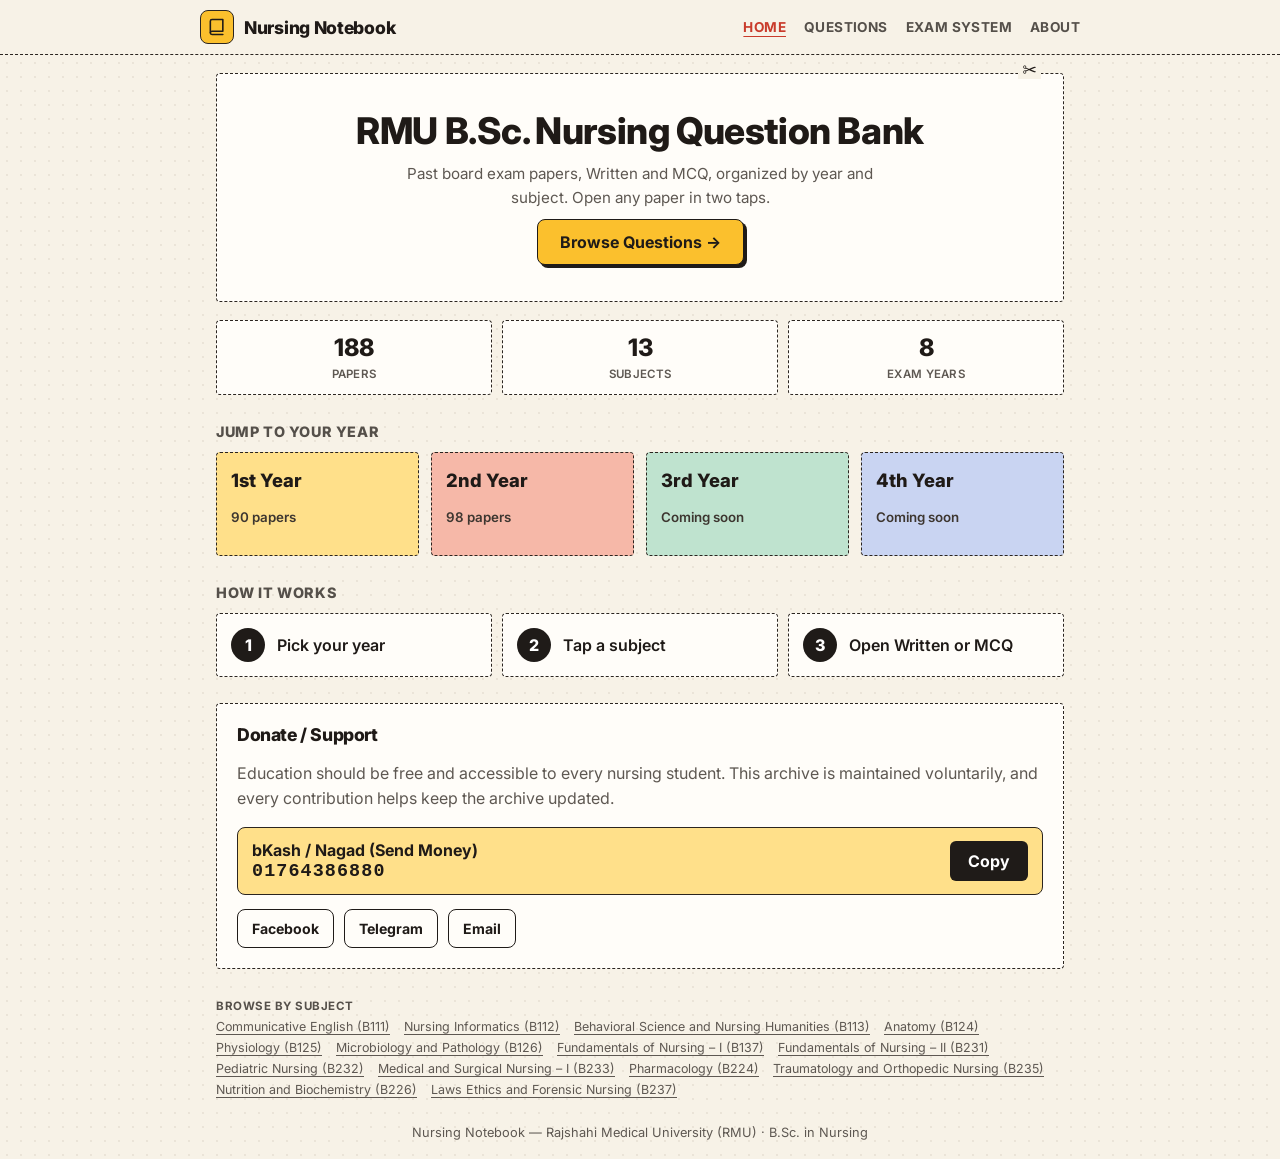
==== commit 8ebeaecf: "final design with more optimise" ====
--- a/index.html
+++ b/index.html
@@ -1,105 +1,12 @@
-<!DOCTYPE html>
-<html lang="en">
-<head>
-  <meta charset="UTF-8">
-  <meta name="viewport" content="width=device-width, initial-scale=1.0, minimum-scale=1.0">
-  <title>Nursing Notebook | Rajshahi Medical University Question Bank</title>
-  <meta name="description" content="Official examination question bank for B.Sc. in Nursing under Rajshahi Medical University (RMU). Verified written and MCQ question papers from 2018 to 2024.">
-  <meta name="theme-color" content="#0F5C5E">
+<!DOCTYPE html><html lang="en"><head><meta charset="UTF-8"><meta name="viewport" content="width=device-width,initial-scale=1,viewport-fit=cover"><meta name="theme-color" content="#f7f2e7">
+<!--SEO--><title>Nursing Notebook | RMU B.Sc. Nursing Question Bank (Written &amp; MCQ)</title><meta name="description" content="Free RMU B.Sc. in Nursing past question papers: 188 Written and MCQ papers, 2018 to 2025, sorted by year and subject with BNMC subject codes."><link rel="canonical" href="https://nursing-notebook.vercel.app/"><meta property="og:type" content="website"><meta property="og:site_name" content="Nursing Notebook"><meta property="og:title" content="Nursing Notebook | RMU B.Sc. Nursing Question Bank (Written &amp; MCQ)"><meta property="og:description" content="Free RMU B.Sc. in Nursing past question papers: 188 Written and MCQ papers, 2018 to 2025, sorted by year and subject with BNMC subject codes."><meta property="og:url" content="https://nursing-notebook.vercel.app/"><meta name="twitter:card" content="summary"><!--/SEO-->
 
-  <!-- Google Fonts: Lora (Headings) & Inter (Body/UI) -->
-  <link rel="preconnect" href="https://fonts.googleapis.com">
-  <link rel="preconnect" href="https://fonts.gstatic.com" crossorigin>
-  <link href="https://fonts.googleapis.com/css2?family=Inter:wght@400;500;600;700&family=Lora:ital,wght@0,500;0,600;0,700;1,500&display=swap" rel="stylesheet">
-
-  <link rel="stylesheet" href="style.css">
-</head>
-<body data-page="home">
-
-  <a class="skip-link" href="#view-container">Skip to content</a>
-
-  <!-- Top Sticky Navigation -->
-  <header class="site-header" role="banner">
-    <div class="container header-inner">
-      <a href="#home" class="brand" aria-label="Nursing Notebook Home">
-        <span class="brand-icon" aria-hidden="true">
-          <svg fill="none" stroke="currentColor" viewBox="0 0 24 24">
-            <path stroke-linecap="round" stroke-linejoin="round" stroke-width="2" d="M12 6.253v13m0-13C10.832 5.477 9.246 5 7.5 5S4.168 5.477 3 6.253v13C4.168 18.477 5.754 18 7.5 18s3.332.477 4.5 1.253m0-13C13.168 5.477 14.754 5 16.5 5c1.747 0 3.332.477 4.5 1.253v13C19.832 18.477 18.247 18 16.5 18c-1.746 0-3.332.477-4.5 1.253"/>
-          </svg>
-        </span>
-        <span>Nursing Notebook</span>
-      </a>
-
-      <!-- Desktop Nav -->
-      <nav class="desktop-nav" aria-label="Main Navigation">
-        <ul class="nav-links">
-          <li class="nav-item"><a href="#questions" id="nav-questions">Questions</a></li>
-          <li class="nav-item">
-            <a href="exam-system.html" id="nav-exam-system" class="nav-link-featured">
-              <span>Exam System 2024</span>
-              <span class="nav-pill-badge anim-pulse">BNMC</span>
-            </a>
-          </li>
-          <li class="nav-item"><a href="about.html" id="nav-about">About</a></li>
-        </ul>
-      </nav>
-
-      <!-- Mobile Menu Button -->
-      <button type="button" class="mobile-menu-btn" id="mobile-menu-btn" aria-label="Toggle navigation menu" aria-expanded="false">
-        <svg fill="none" stroke="currentColor" viewBox="0 0 24 24">
-          <path stroke-linecap="round" stroke-linejoin="round" stroke-width="2" d="M4 6h16M4 12h16M4 18h16"/>
-        </svg>
-      </button>
-    </div>
-  </header>
-
-  <!-- Mobile Dropdown Navigation -->
-  <nav class="mobile-nav" id="mobile-nav" aria-label="Mobile Navigation">
-    <ul class="mobile-nav-links">
-      <li><a href="#home">Home</a></li>
-      <li><a href="#questions">Questions</a></li>
-      <li><a href="exam-system.html">Exam System 2024 (BNMC)</a></li>
-      <li><a href="about.html">About</a></li>
-    </ul>
-  </nav>
-
-  <!-- Dynamic Breadcrumb Navigation -->
-  <nav class="breadcrumb-bar" aria-label="Breadcrumbs">
-    <div class="container">
-      <ol class="breadcrumb-list" id="breadcrumb-list">
-        <li class="breadcrumb-item breadcrumb-current" aria-current="page">Home</li>
-      </ol>
-    </div>
-  </nav>
-
-  <!-- Main View Container -->
-  <main class="main-content">
-    <div class="container" id="view-container">
-      <!-- Dynamic content rendered by app.js based on route -->
-    </div>
-  </main>
-
-  <!-- Site Footer -->
-  <footer class="site-footer">
-    <div class="container footer-inner">
-      <div>
-        <span class="footer-brand">Nursing Notebook</span> &mdash;
-        <span>Rajshahi Medical University (RMU) &bull; BNMC Affiliated</span>
-      </div>
-      <ul class="footer-links">
-        <li><a href="#home">Home</a></li>
-        <li><a href="#questions">Questions</a></li>
-        <li><a href="exam-system.html">Exam System 2024</a></li>
-        <li><a href="about.html">About</a></li>
-      </ul>
-    </div>
-  </footer>
-
-  <!-- Animation & Core Scripts (all local, works offline via file://) -->
-  <script src="assets/lottie.min.js"></script>
-  <script src="assets/animations-bundle.js"></script>
-  <script src="assets/subject-icons.js"></script>
-  <script src="data.js"></script>
-  <script src="app.js"></script>
-</body>
-</html>
+<link rel="preconnect" href="https://fonts.googleapis.com"><link rel="preconnect" href="https://fonts.gstatic.com" crossorigin><link href="https://fonts.googleapis.com/css2?family=Inter:wght@400;500;600;700;800&display=swap" rel="stylesheet"><link rel="stylesheet" href="style.css"></head><body>
+<header class="top"><div class="top-in"><a class="brand" href="#home"><span class="mark"><svg viewBox="0 0 24 24" width="20" height="20" fill="none" stroke="currentColor" stroke-width="1.9" stroke-linecap="round" stroke-linejoin="round" aria-hidden="true"><path d="M4 19V5a2 2 0 0 1 2-2h13v14H6a2 2 0 0 0-2 2z"/><path d="M4 19a2 2 0 0 0 2 2h13"/></svg></span>Nursing Notebook</a>
+<nav class="dnav" aria-label="Main"><a href="#home" data-r="home">Home</a><a href="#questions" data-r="questions">Questions</a><a href="exam-system.html">Exam System</a><a href="about.html">About</a></nav></div></header>
+<main id="app"><!--SSR--><div class="page"><h1>RMU B.Sc. Nursing Question Bank</h1><p class="sub">Free RMU B.Sc. in Nursing past question papers: 188 Written and MCQ papers, 2018 to 2025, sorted by year and subject with BNMC subject codes.</p><h2 class="sec">1st Year</h2><p><a href="subject/b111.html">Communicative English</a> · <a href="subject/b112.html">Nursing Informatics</a> · <a href="subject/b113.html">Behavioral Science and Nursing Humanities</a> · <a href="subject/b124.html">Anatomy</a> · <a href="subject/b125.html">Physiology</a> · <a href="subject/b126.html">Microbiology and Pathology</a> · <a href="subject/b137.html">Fundamentals of Nursing – I</a></p><h2 class="sec">2nd Year</h2><p><a href="subject/b231.html">Fundamentals of Nursing – II</a> · <a href="subject/b232.html">Pediatric Nursing</a> · <a href="subject/b233.html">Medical and Surgical Nursing – I</a> · <a href="subject/b224.html">Pharmacology</a> · <a href="subject/b235.html">Traumatology and Orthopedic Nursing</a> · <a href="subject/b226.html">Nutrition and Biochemistry</a> · <a href="subject/b237.html">Laws Ethics and Forensic Nursing</a></p><h2 class="sec">3rd Year</h2><p></p><h2 class="sec">4th Year</h2><p></p></div><!--/SSR--></main>
+<!--SUBS--><nav class="sublinks" aria-label="Browse by subject"><b>Browse by subject</b><a href="subject/b111.html">Communicative English (B111)</a><a href="subject/b112.html">Nursing Informatics (B112)</a><a href="subject/b113.html">Behavioral Science and Nursing Humanities (B113)</a><a href="subject/b124.html">Anatomy (B124)</a><a href="subject/b125.html">Physiology (B125)</a><a href="subject/b126.html">Microbiology and Pathology (B126)</a><a href="subject/b137.html">Fundamentals of Nursing – I (B137)</a><a href="subject/b231.html">Fundamentals of Nursing – II (B231)</a><a href="subject/b232.html">Pediatric Nursing (B232)</a><a href="subject/b233.html">Medical and Surgical Nursing – I (B233)</a><a href="subject/b224.html">Pharmacology (B224)</a><a href="subject/b235.html">Traumatology and Orthopedic Nursing (B235)</a><a href="subject/b226.html">Nutrition and Biochemistry (B226)</a><a href="subject/b237.html">Laws Ethics and Forensic Nursing (B237)</a></nav><!--/SUBS-->
+<footer>Nursing Notebook — Rajshahi Medical University (RMU) · B.Sc. in Nursing</footer>
+<nav class="bnav" aria-label="Main"><a href="#home" data-r="home"><span><svg viewBox="0 0 24 24" width="22" height="22" fill="none" stroke="currentColor" stroke-width="1.9" stroke-linecap="round" stroke-linejoin="round" aria-hidden="true"><path d="M3 11l9-8 9 8"/><path d="M5 10v10h14V10"/><path d="M10 20v-6h4v6"/></svg></span>Home</a><a href="#questions" data-r="questions"><span><svg viewBox="0 0 24 24" width="22" height="22" fill="none" stroke="currentColor" stroke-width="1.9" stroke-linecap="round" stroke-linejoin="round" aria-hidden="true"><path d="M14 3H6a1 1 0 0 0-1 1v16a1 1 0 0 0 1 1h12a1 1 0 0 0 1-1V8z"/><path d="M14 3v5h5"/><path d="M9 13h6M9 17h6"/></svg></span>Questions</a><a href="exam-system.html"><span><svg viewBox="0 0 24 24" width="22" height="22" fill="none" stroke="currentColor" stroke-width="1.9" stroke-linecap="round" stroke-linejoin="round" aria-hidden="true"><rect x="6" y="4" width="12" height="17" rx="2"/><path d="M9 4h6v3H9z"/><path d="M9.5 14l2 2 3.5-4"/></svg></span>Exam</a><a href="about.html"><span><svg viewBox="0 0 24 24" width="22" height="22" fill="none" stroke="currentColor" stroke-width="1.9" stroke-linecap="round" stroke-linejoin="round" aria-hidden="true"><circle cx="12" cy="12" r="9"/><path d="M12 11v5"/><path d="M12 8h.01"/></svg></span>About</a></nav>
+<div class="toast" id="toast" role="status"></div>
+<script src="data.js"></script><script src="app.js"></script></body></html>
--- a/style.css
+++ b/style.css
@@ -1,3627 +1,126 @@
-/* ==========================================================================
-   Nursing Notebook - Academic Stylesheet
-   Scope: Phase 1 — B.Sc. in Nursing, Rajshahi Medical University (RMU)
-   Typography: Lora (Headings) + Inter (Body/UI)
-   Palette: Primary Teal, Dark Teal, Soft Sage, Ivory, White
-   ========================================================================== */
+:root{--ink:#1f1a17;--soft:#5e5852;--teal:#1f1b18;--dark:#1f1a17;--sage:#efe6d0;--bg:#f7f2e7;--amber:#fbc02d;--line:#cfc4aa;--white:#fffdf9;--red:#c93b2b;--bd:#2b2520;--r:6px}
+*{box-sizing:border-box;-webkit-tap-highlight-color:transparent}
+html{scroll-behavior:smooth}
+body{margin:0;font-family:Inter,system-ui,-apple-system,sans-serif;color:var(--ink);background:var(--bg);background-image:radial-gradient(rgba(60,40,10,.07) 1px,transparent 1.2px);background-size:14px 14px;padding-bottom:78px;overflow-x:hidden}
+h1,h2,h3{font-family:Inter,system-ui,sans-serif;font-weight:800;letter-spacing:-.4px;margin:0;color:var(--ink)}
+button{font:inherit;cursor:pointer;border:0;background:none;color:inherit}
+a{color:var(--red)}
+:focus-visible{outline:2px solid var(--red);outline-offset:2px}
+.top{position:sticky;top:0;z-index:20;background:var(--bg);color:var(--ink);padding:calc(10px + env(safe-area-inset-top)) 16px 10px;border-bottom:1.5px dashed var(--bd)}
+.top-in{max-width:880px;margin:0 auto;display:flex;align-items:center;justify-content:space-between}
+.brand{display:flex;align-items:center;gap:10px;font-weight:800;font-size:1.1rem;letter-spacing:-.3px;color:var(--ink);text-decoration:none}
+.mark{width:34px;height:34px;border-radius:8px;background:var(--amber);border:1.5px solid var(--bd);display:grid;place-items:center}
+.dnav{display:none;gap:18px}.dnav a{color:#55504a;text-decoration:none;font-size:.85rem;font-weight:700;letter-spacing:.4px;text-transform:uppercase}.dnav a.on,.dnav a:hover{color:var(--red);text-decoration:underline;text-underline-offset:4px}
+main{max-width:880px;margin:0 auto;padding:18px 16px 24px;min-height:70vh}
+.page{animation:pg .4s cubic-bezier(.2,.8,.2,1)}
+@keyframes pg{from{opacity:0;transform:translateY(14px)}}
+.rv{opacity:0;transform:translateY(18px);transition:opacity .5s,transform .5s;transition-delay:calc(var(--i,0)*60ms)}
+.rv.in{opacity:1;transform:none}
+.hero{background:var(--white);color:var(--ink);border:1.5px dashed var(--bd);border-radius:4px;padding:26px 18px 22px;display:grid;gap:10px;position:relative;text-align:center;justify-items:center}
+.hero:after{content:"\2702";position:absolute;top:-13px;right:22px;background:var(--bg);padding:0 4px;font-size:1.1rem;line-height:1}
+.hero h1{font-size:1.8rem;line-height:1.15}
+.hero p{margin:0;color:var(--soft);line-height:1.55;font-size:.95rem;max-width:520px}
+.lot{display:none}
+.cta{display:inline-flex;align-items:center;justify-content:center;gap:8px;background:var(--amber);color:#1f1b18;border:1.5px solid #1f1b18;font-weight:700;padding:12px 22px;border-radius:8px;text-decoration:none;min-height:44px;transition:transform .12s;box-shadow:3px 3px 0 #1f1b18}
+.cta:active{transform:translate(2px,2px);box-shadow:1px 1px 0 #1f1b18}
+.stats{display:grid;grid-template-columns:repeat(3,1fr);gap:10px;margin:18px 0}
+.stat{background:var(--white);border:1.5px dashed var(--bd);border-radius:4px;padding:12px 6px;text-align:center}
+.stat b{display:block;font-size:1.5rem;font-weight:800;color:var(--ink)}.stat span{font-size:.72rem;color:var(--soft);font-weight:600;letter-spacing:.3px;text-transform:uppercase}
+.sec{margin:28px 0 12px;font-size:.9rem;text-transform:uppercase;letter-spacing:.6px;color:#55504a}
+.sub{color:var(--soft);font-size:.9rem;margin:4px 0 0}
+.yg{display:grid;grid-template-columns:1fr 1fr;gap:12px}
+.yc,.big{border:1.5px dashed var(--bd);border-radius:4px;color:var(--ink)}
+.yc{padding:16px 14px;text-decoration:none;text-align:left;display:flex;flex-direction:column;gap:18px;min-height:104px;transition:transform .15s}
+.yc:active{transform:scale(.97)}
+.yc b{font-size:1.15rem;font-weight:800}.yc small{font-weight:600;color:#3d3630}
+.y0{background:#ffe08a}.y1{background:#f6b8a8}.y2{background:#bfe3cf}.y3{background:#c9d4f2}
+.steps{display:grid;gap:10px}
+.step{display:flex;gap:12px;align-items:center;background:var(--white);border:1.5px dashed var(--bd);border-radius:4px;padding:14px;font-weight:600}
+.step i{font-style:normal;width:34px;height:34px;border-radius:50%;background:#1f1b18;color:#fff;display:grid;place-items:center;font-weight:800;flex-shrink:0}
+.tabs{display:flex;gap:6px;background:var(--sage);border:1.5px solid var(--bd);padding:5px;border-radius:10px;position:sticky;top:calc(54px + env(safe-area-inset-top));z-index:10;margin-bottom:12px}
+.tabs button{flex:1;padding:10px 4px;border-radius:6px;font-weight:700;font-size:.85rem;color:var(--soft);transition:.2s}
+.tabs button.on{background:#1f1b18;color:#fff}
+.search{width:100%;padding:13px 16px;border-radius:8px;border:1.5px solid var(--bd);font:inherit;background:var(--white);margin-bottom:12px}
+.search:focus{outline:2px solid var(--red)}
+.acc{background:var(--white);border:1.5px dashed var(--bd);border-radius:4px;margin-bottom:10px;overflow:hidden;animation:pg .35s both;animation-delay:calc(var(--i,0)*45ms)}
+.acc>button{width:100%;display:flex;align-items:center;gap:10px;padding:15px 14px;text-align:left}
+.acc .nm{flex:1;font-weight:700}.acc .cd{font-size:.76rem;color:var(--soft);display:block;font-weight:500}
+.pill{font-size:.72rem;font-weight:800;padding:3px 9px;border-radius:20px;white-space:nowrap;border:1.5px solid var(--bd)}
+.live{background:#bfe3cf;color:var(--ink)}.nw{background:#c9d4f2;color:var(--ink)}.soon{background:#ffe08a;color:var(--ink)}
+.chev{transition:transform .25s;color:var(--soft)}.acc.open .chev{transform:rotate(90deg)}
+.body{display:grid;grid-template-rows:0fr;transition:grid-template-rows .3s}.acc.open .body{grid-template-rows:1fr}
+.body>div{overflow:hidden}
+.yr{display:flex;align-items:center;gap:8px;padding:9px 14px;border-top:1px dashed var(--line)}
+.yr b{width:48px;font-weight:800;color:var(--ink)}
+.yr .bt{display:flex;gap:8px;flex-wrap:wrap;flex:1}
+.pb{padding:9px 14px;border-radius:8px;background:#1f1b18;color:#fff;text-decoration:none;font-weight:700;font-size:.82rem;min-height:40px;display:inline-flex;align-items:center;border:1.5px solid #1f1b18;transition:transform .12s}
+.pb:active{transform:scale(.94)}.pb.m{background:var(--amber);color:#1f1b18}
+.na{font-size:.8rem;color:#948a78}
+.empty{text-align:center;padding:20px;color:var(--soft)}
+.card{background:var(--white);border:1.5px dashed var(--bd);border-radius:4px;padding:16px;margin-bottom:12px}
+.tw{overflow-x:auto;border-radius:4px;border:1.5px dashed var(--bd);background:var(--white)}
+table{border-collapse:collapse;width:100%;font-size:.85rem;min-width:420px}th,td{padding:10px 12px;text-align:left;border-bottom:1px solid var(--line)}th{background:var(--sage)}
+.g4{display:grid;grid-template-columns:1fr 1fr;gap:10px;margin:14px 0}
+.big{padding:14px}.big b{display:block;font-size:1.5rem;font-weight:800}.big span{font-size:.78rem;font-weight:600}
+.donate{margin-top:26px;background:var(--white);border:1.5px dashed var(--bd);border-radius:4px;padding:20px;position:relative}
+.donate h2{font-size:1.1rem}.donate p{color:var(--soft);line-height:1.55}
+.pay{display:flex;gap:10px;align-items:center;flex-wrap:wrap;justify-content:space-between;background:#ffe08a;border:1.5px solid var(--bd);border-radius:8px;padding:12px 14px;font-weight:700}
+.pay code{font-size:1.15rem;letter-spacing:.06em;font-weight:800}
+.copy{background:#1f1b18;color:#fff;padding:9px 18px;border-radius:6px;font-weight:700;min-height:40px}
+.soc{display:flex;gap:10px;flex-wrap:wrap;margin-top:14px}
+.soc a{background:var(--white);color:var(--ink);border:1.5px solid #1f1b18;text-decoration:none;padding:10px 14px;border-radius:8px;font-size:.88rem;font-weight:700}
+details.f{background:var(--white);border:1.5px dashed var(--bd);border-radius:4px;padding:12px 14px;margin-bottom:8px}
+details.f summary{cursor:pointer;font-weight:700}details.f p{color:var(--soft);line-height:1.6;margin:8px 0 0}
+.bnav{position:fixed;left:0;right:0;bottom:0;z-index:30;background:var(--bg);border-top:1.5px dashed var(--bd);display:flex;padding:6px 6px calc(6px + env(safe-area-inset-bottom))}
+.bnav a{flex:1;display:flex;flex-direction:column;align-items:center;gap:2px;padding:6px 0;font-size:.7rem;font-weight:600;color:var(--soft);text-decoration:none;border-radius:8px;transition:.2s}
+.bnav a span{display:grid;place-items:center;height:24px}.mark svg{display:block;color:#1f1b18}.b-cof svg{flex-shrink:0}
+.bnav a.on{color:var(--red);font-weight:800;background:var(--sage)}
+.toast{position:fixed;left:50%;bottom:96px;transform:translate(-50%,20px);background:#1f1b18;color:#fff;padding:10px 18px;border-radius:8px;opacity:0;transition:.25s;z-index:40;pointer-events:none}
+.toast.show{opacity:1;transform:translate(-50%,0)}
+footer{text-align:center;font-size:.8rem;color:var(--soft);padding:10px 16px 20px}
+@media(min-width:760px){body{padding-bottom:0}.bnav{display:none}.dnav{display:flex}.hero{padding:36px}.hero h1{font-size:2.3rem}.yg{grid-template-columns:repeat(4,1fr)}.steps{grid-template-columns:repeat(3,1fr)}.g4{grid-template-columns:repeat(4,1fr)}.toast{bottom:30px}}
+@media(prefers-reduced-motion:reduce){*,*:before,*:after{animation:none!important;transition:none!important}.rv{opacity:1;transform:none}}
+.pdf{width:100%;height:70vh;min-height:420px;border:1px solid var(--line);border-radius:12px;background:#f3f3f3}
+.dot{display:inline-block;width:8px;height:8px;border-radius:50%;margin-right:6px;background:#2a9d8f;border:1px solid #1f1b18}.dot.c2{background:#fbc02d}.dot.c3{background:#c9d4f2}
+.acc .cd{font-size:.76rem}
+.sum{display:grid;grid-template-columns:1fr 1fr;gap:10px;margin:12px 0}.sum div{background:var(--white);border:1.5px dashed var(--bd);border-radius:4px;padding:10px 12px;font-size:.82rem;color:var(--soft)}.sum b{display:block;color:var(--dark);font-size:.95rem}
+.rules{display:grid;gap:10px}.rule{background:var(--white);border:1px solid var(--line);border-left:4px solid #1f1b18;border-radius:0 6px 6px 0;padding:12px 14px;font-size:.9rem;line-height:1.5}.rule b{color:var(--dark)}
+.cat{font-size:.7rem;font-weight:700;padding:2px 8px;border-radius:20px;background:#bfe3cf;color:var(--ink)}.cat.c2{background:#ffe08a}.cat.c3{background:#c9d4f2}
+.pdfbar{display:flex;gap:10px;flex-wrap:wrap}.pdfbar button,.pdfbar a{flex:1;min-width:140px;text-align:center}
 
-:root {
-  /* PRD Palette */
-  --color-primary-teal: #0F5C5E;
-  --color-dark-teal: #08494B;
-  --color-soft-sage: #DDE9E1;
-  --color-sage-hover: #C5D8CE;
-  --color-ivory: #F8F6F0;
-  --color-white: #FFFFFF;
-  --color-border: #D8E1DC;
-  --color-text: #172426;
-  --color-muted-text: #647274;
+/* About page */
+.ab{max-width:440px;margin:0 auto;text-align:center}
+.ab-t{font-size:2rem;font-weight:800;letter-spacing:-.5px;margin-bottom:6px}
+.ab-tag{color:var(--soft);line-height:1.4;margin:0 0 22px}
+.ab-q{border-top:1px solid rgba(0,0,0,.1);padding-top:16px;margin-bottom:26px}
+.ab-qt{font-family:'Playfair Display',Georgia,serif;font-style:italic;font-weight:600;font-size:1.15rem;margin-bottom:4px}
+.ab-qs{font-size:.85rem;color:var(--soft)}
+.coupon{border:1.5px dashed var(--bd);border-radius:4px;padding:24px 16px 18px;position:relative;background:var(--white);margin-bottom:26px}
+.scis{position:absolute;top:-12px;right:22px;background:var(--bg);padding:0 4px;font-size:1.1rem;line-height:1}
+.ab-bio{font-size:.95rem;line-height:1.55;font-weight:500;margin:0 0 18px}
+.ab-row{display:flex;gap:10px;margin-bottom:12px}
+.b-dark,.b-out{flex:1;padding:11px 12px;border-radius:8px;font-weight:700;text-decoration:none;font-size:.95rem;display:inline-flex;justify-content:center;align-items:center;min-height:44px;border:1.5px solid #1f1b18;transition:transform .12s}
+.b-dark{background:#1f1b18;color:#fff}.b-out{background:var(--white);color:#1f1b18}
+.b-dark:active,.b-out:active{transform:scale(.96)}
+.b-cof{display:flex;align-items:center;justify-content:center;gap:6px;width:100%;background:var(--amber);border:1.5px solid #1f1b18;padding:11px;border-radius:8px;font-weight:700;color:#1f1b18;min-height:44px}
+.dsec{display:none;margin-top:12px}.dsec.show{display:block;animation:pg .25s}
+.sdiv{border-top:1px dashed var(--line);margin:14px 0}
+.ab-note{font-size:.88rem;font-weight:500;color:var(--soft);margin:0 0 12px}
+.sm{display:flex;align-items:center;justify-content:center;gap:10px;flex-wrap:wrap}
+.sm-l{font-size:.9rem;font-weight:700}
+.npill{border:2px solid #1f1b18;border-radius:8px;padding:6px 12px;font-size:1.1rem;font-weight:800;letter-spacing:.5px;background:#fff;display:inline-flex;align-items:center;gap:8px}
+.cbtn{background:#1f1b18;color:#fff;border-radius:6px;padding:6px 10px;font-size:.78rem;font-weight:600;min-height:32px}
+.cnote{display:block;font-size:.75rem;color:#166534;font-weight:600;margin-top:6px;opacity:0;transition:opacity .2s}.cnote.on{opacity:1}
+.purpose{text-align:left;background:var(--sage);border-left:3px solid #1f1b18;padding:12px 14px;margin-bottom:20px;border-radius:0 6px 6px 0}
+.pt{font-size:.85rem;font-weight:800;text-transform:uppercase;letter-spacing:.5px;margin-bottom:4px}
+.purpose p,.purpose li{font-size:.9rem;color:var(--soft);line-height:1.5;margin:0}.purpose ul{padding-left:18px;margin:0}.purpose li{margin:3px 0}
+.faq{text-align:left;margin-bottom:26px}
+.links{display:flex;flex-direction:column;gap:14px;margin-top:6px}
+.lr{display:flex;justify-content:center;align-items:center;gap:12px;font-size:.95rem;flex-wrap:wrap}
+.ll{font-weight:800;letter-spacing:.8px;color:#55504a;font-size:.8rem}
+.lt{color:var(--red);text-decoration:underline;text-underline-offset:3px;font-weight:600}
 
-  /* Accent & Status */
-  --color-badge-bg: #EAF2EE;
-  --color-badge-border: #C8DBD1;
-  --color-coming-soon-bg: #F0F2F1;
-  --color-coming-soon-text: #7A898B;
-
-  /* Typography */
-  --font-heading: 'Lora', Georgia, serif;
-  --font-body: 'Inter', -apple-system, BlinkMacSystemFont, 'Segoe UI', Roboto, Helvetica, Arial, sans-serif;
-
-  /* Layout & Spacing */
-  --max-width: 980px;
-  --radius-sm: 6px;
-  --radius-md: 10px;
-  --radius-lg: 14px;
-  --transition: 0.2s ease-in-out;
-  --min-touch-target: 44px;
-}
-
-/* Base Reset */
-*, *::before, *::after {
-  box-sizing: border-box;
-  margin: 0;
-  padding: 0;
-}
-
-html {
-  font-size: 16px;
-  scroll-behavior: smooth;
-  -webkit-text-size-adjust: 100%;
-}
-
-body {
-  font-family: var(--font-body);
-  background-color: var(--color-ivory);
-  color: var(--color-text);
-  line-height: 1.6;
-  min-height: 100vh;
-  display: flex;
-  flex-direction: column;
-  overflow-x: hidden;
-}
-
-/* Typography Defaults */
-h1, h2, h3, h4, h5, h6 {
-  font-family: var(--font-heading);
-  color: var(--color-primary-teal);
-  font-weight: 600;
-  line-height: 1.25;
-}
-
-p {
-  color: var(--color-text);
-}
-
-a {
-  color: var(--color-primary-teal);
-  text-decoration: none;
-  transition: color var(--transition);
-}
-
-a:hover {
-  color: var(--color-dark-teal);
-}
-
-button {
-  font-family: var(--font-body);
-  cursor: pointer;
-  border: none;
-  background: none;
-}
-
-/* Container */
-.container {
-  width: 100%;
-  max-width: var(--max-width);
-  margin-left: auto;
-  margin-right: auto;
-  padding-left: 20px;
-  padding-right: 20px;
-}
-
-/* Navigation Header */
-.site-header {
-  position: sticky;
-  top: 0;
-  z-index: 100;
-  background-color: var(--color-white);
-  border-bottom: 1px solid var(--color-border);
-}
-
-.header-inner {
-  display: flex;
-  align-items: center;
-  justify-content: space-between;
-  height: 64px;
-}
-
-.brand {
-  display: inline-flex;
-  align-items: center;
-  gap: 10px;
-  font-family: var(--font-heading);
-  font-size: 1.25rem;
-  font-weight: 700;
-  color: var(--color-primary-teal);
-  letter-spacing: -0.2px;
-}
-
-.brand-icon {
-  display: inline-flex;
-  align-items: center;
-  justify-content: center;
-  width: 36px;
-  height: 36px;
-  background-color: var(--color-soft-sage);
-  color: var(--color-primary-teal);
-  border-radius: var(--radius-sm);
-  border: 1px solid var(--color-border);
-}
-
-.brand-icon svg {
-  width: 20px;
-  height: 20px;
-}
-
-.nav-links {
-  display: flex;
-  align-items: center;
-  gap: 28px;
-  list-style: none;
-}
-
-.nav-item a {
-  font-size: 0.95rem;
-  font-weight: 500;
-  color: var(--color-muted-text);
-  padding: 8px 4px;
-  border-bottom: 2px solid transparent;
-  transition: all var(--transition);
-}
-
-.nav-item a:hover,
-.nav-item a.active {
-  color: var(--color-primary-teal);
-  border-bottom-color: var(--color-primary-teal);
-}
-
-/* Mobile Menu Button */
-.mobile-menu-btn {
-  display: none;
-  min-width: var(--min-touch-target);
-  min-height: var(--min-touch-target);
-  align-items: center;
-  justify-content: center;
-  color: var(--color-primary-teal);
-  border-radius: var(--radius-sm);
-}
-
-.mobile-menu-btn svg {
-  width: 24px;
-  height: 24px;
-}
-
-/* Mobile Nav Drawer */
-.mobile-nav {
-  display: none;
-  position: fixed;
-  top: 64px;
-  left: 0;
-  right: 0;
-  background-color: var(--color-white);
-  border-bottom: 1px solid var(--color-border);
-  padding: 16px 20px 24px;
-  box-shadow: 0 8px 24px rgba(15, 92, 94, 0.08);
-  z-index: 99;
-}
-
-.mobile-nav.open {
-  display: block;
-}
-
-.mobile-nav-links {
-  list-style: none;
-  display: flex;
-  flex-direction: column;
-  gap: 12px;
-}
-
-.mobile-nav-links a {
-  display: block;
-  padding: 12px 14px;
-  font-size: 1rem;
-  font-weight: 500;
-  color: var(--color-text);
-  border-radius: var(--radius-sm);
-}
-
-.mobile-nav-links a.active,
-.mobile-nav-links a:hover {
-  background-color: var(--color-soft-sage);
-  color: var(--color-primary-teal);
-}
-
-/* Breadcrumb Bar */
-.breadcrumb-bar {
-  background-color: var(--color-white);
-  border-bottom: 1px solid var(--color-border);
-  padding: 10px 0;
-  font-size: 0.85rem;
-}
-
-.breadcrumb-list {
-  display: flex;
-  align-items: center;
-  flex-wrap: wrap;
-  gap: 6px;
-  list-style: none;
-  color: var(--color-muted-text);
-}
-
-.breadcrumb-item {
-  display: inline-flex;
-  align-items: center;
-  gap: 6px;
-}
-
-.breadcrumb-item a {
-  color: var(--color-muted-text);
-  transition: color var(--transition);
-}
-
-.breadcrumb-item a:hover {
-  color: var(--color-primary-teal);
-  text-decoration: underline;
-}
-
-.breadcrumb-separator {
-  color: var(--color-border);
-  user-select: none;
-  font-size: 0.75rem;
-}
-
-.breadcrumb-current {
-  color: var(--color-primary-teal);
-  font-weight: 600;
-}
-
-/* Main Content Wrapper */
-.main-content {
-  flex: 1;
-  padding: 32px 0 60px;
-}
-
-/* Hero Section */
-.hero-section {
-  padding-bottom: 28px;
-  border-bottom: 1px solid var(--color-border);
-  margin-bottom: 32px;
-}
-
-.hero-layout {
-  display: grid;
-  grid-template-columns: 1fr 340px;
-  gap: 32px;
-  align-items: center;
-}
-
-.hero-content {
-  display: flex;
-  flex-direction: column;
-}
-
-.hero-eyebrow {
-  display: inline-block;
-  align-self: flex-start;
-  font-size: 0.75rem;
-  font-weight: 700;
-  letter-spacing: 1.5px;
-  text-transform: uppercase;
-  color: var(--color-primary-teal);
-  background-color: var(--color-soft-sage);
-  padding: 4px 10px;
-  border-radius: 4px;
-  margin-bottom: 14px;
-}
-
-.hero-title {
-  font-size: 2.1rem;
-  letter-spacing: -0.5px;
-  margin-bottom: 10px;
-  color: var(--color-primary-teal);
-}
-
-.hero-description {
-  font-size: 1.02rem;
-  color: var(--color-muted-text);
-  max-width: 600px;
-  line-height: 1.5;
-  margin-bottom: 22px;
-}
-
-/* Animated Featured Study Card */
-.animated-feature-card {
-  display: flex;
-  flex-direction: column;
-  align-items: center;
-  text-align: center;
-  background-color: var(--color-white);
-  border: 1px solid var(--color-border);
-  border-radius: var(--radius-lg);
-  padding: 24px 20px;
-  position: relative;
-  overflow: hidden;
-  box-shadow: 0 4px 16px rgba(15, 92, 94, 0.05);
-  transition: transform var(--transition), border-color var(--transition), box-shadow var(--transition);
-  text-decoration: none;
-  color: var(--color-text);
-  cursor: pointer;
-}
-
-.animated-feature-card:hover {
-  transform: translateY(-3px);
-  border-color: var(--color-primary-teal);
-  box-shadow: 0 10px 24px rgba(15, 92, 94, 0.1);
-}
-
-.animated-card-badge {
-  display: inline-flex;
-  align-items: center;
-  gap: 6px;
-  font-size: 0.72rem;
-  font-weight: 600;
-  text-transform: uppercase;
-  letter-spacing: 0.6px;
-  background-color: var(--color-soft-sage);
-  color: var(--color-primary-teal);
-  padding: 4px 10px;
-  border-radius: 20px;
-  margin-bottom: 10px;
-  border: 1px solid var(--color-badge-border);
-}
-
-.animated-pulse-dot {
-  width: 7px;
-  height: 7px;
-  border-radius: 50%;
-  background-color: var(--color-primary-teal);
-  animation: pulseDot 2s infinite ease-in-out;
-}
-
-@keyframes pulseDot {
-  0% { transform: scale(0.9); opacity: 0.7; }
-  50% { transform: scale(1.3); opacity: 1; box-shadow: 0 0 6px var(--color-primary-teal); }
-  100% { transform: scale(0.9); opacity: 0.7; }
-}
-
-.lottie-container {
-  width: 145px;
-  height: 145px;
-  margin: 0 auto 6px;
-  display: flex;
-  align-items: center;
-  justify-content: center;
-  pointer-events: none;
-}
-
-.lottie-container svg {
-  width: 100% !important;
-  height: 100% !important;
-  display: block;
-}
-
-.animated-card-content {
-  width: 100%;
-}
-
-.animated-card-title {
-  font-family: var(--font-heading);
-  font-size: 1.15rem;
-  color: var(--color-primary-teal);
-  margin-bottom: 6px;
-  font-weight: 600;
-}
-
-.animated-card-desc {
-  font-size: 0.84rem;
-  color: var(--color-muted-text);
-  line-height: 1.45;
-  margin-bottom: 14px;
-}
-
-.animated-card-btn {
-  display: inline-flex;
-  align-items: center;
-  gap: 6px;
-  font-size: 0.85rem;
-  font-weight: 600;
-  color: var(--color-primary-teal);
-  background-color: var(--color-soft-sage);
-  padding: 8px 16px;
-  border-radius: var(--radius-sm);
-  transition: all var(--transition);
-  border: 1px solid var(--color-badge-border);
-}
-
-.animated-feature-card:hover .animated-card-btn {
-  background-color: var(--color-primary-teal);
-  color: var(--color-white);
-  border-color: var(--color-primary-teal);
-}
-
-/* Multi-Card Animated Showcase Grid */
-.animated-showcase-section {
-  margin-top: 32px;
-  margin-bottom: 36px;
-}
-
-.animated-cards-grid {
-  display: grid;
-  grid-template-columns: repeat(3, 1fr);
-  gap: 20px;
-}
-
-.animated-showcase-card {
-  display: flex;
-  flex-direction: column;
-  background-color: var(--color-white);
-  border: 1px solid var(--color-border);
-  border-radius: var(--radius-lg);
-  padding: 22px 18px;
-  text-decoration: none;
-  color: var(--color-text);
-  position: relative;
-  overflow: hidden;
-  box-shadow: 0 3px 12px rgba(15, 92, 94, 0.04);
-  transition: transform var(--transition), border-color var(--transition), box-shadow var(--transition);
-  cursor: pointer;
-}
-
-.animated-showcase-card:hover {
-  transform: translateY(-4px);
-  border-color: var(--color-primary-teal);
-  box-shadow: 0 10px 24px rgba(15, 92, 94, 0.1);
-}
-
-.animated-showcase-card .lottie-box {
-  width: 130px;
-  height: 130px;
-  margin: 0 auto 10px;
-  display: flex;
-  align-items: center;
-  justify-content: center;
-  pointer-events: none;
-}
-
-.animated-showcase-card .lottie-box svg {
-  width: 100% !important;
-  height: 100% !important;
-  display: block;
-}
-
-.animated-showcase-card .card-content {
-  display: flex;
-  flex-direction: column;
-  flex: 1;
-}
-
-.animated-showcase-card .card-title {
-  font-family: var(--font-heading);
-  font-size: 1.15rem;
-  color: var(--color-primary-teal);
-  margin-bottom: 6px;
-  font-weight: 600;
-}
-
-.animated-showcase-card .card-desc {
-  font-size: 0.84rem;
-  color: var(--color-muted-text);
-  line-height: 1.45;
-  margin-bottom: 14px;
-  flex: 1;
-}
-
-.animated-showcase-card .card-action {
-  display: inline-flex;
-  align-items: center;
-  justify-content: space-between;
-  gap: 6px;
-  font-size: 0.84rem;
-  font-weight: 600;
-  color: var(--color-primary-teal);
-  padding-top: 10px;
-  border-top: 1px solid var(--color-border);
-  transition: color var(--transition);
-}
-
-.animated-showcase-card:hover .card-action {
-  color: var(--color-dark-teal);
-}
-
-.animated-showcase-card .card-arrow {
-  display: inline-flex;
-  align-items: center;
-  justify-content: center;
-  width: 24px;
-  height: 24px;
-  border-radius: 50%;
-  background-color: var(--color-soft-sage);
-  color: var(--color-primary-teal);
-  transition: transform var(--transition), background-color var(--transition);
-}
-
-.animated-showcase-card:hover .card-arrow {
-  transform: translateX(4px);
-  background-color: var(--color-primary-teal);
-  color: var(--color-white);
-}
-
-/* Card Micro-Animations */
-@keyframes cardFadeIn {
-  from {
-    opacity: 0;
-    transform: translateY(8px);
-  }
-  to {
-    opacity: 1;
-    transform: translateY(0);
-  }
-}
-
-.year-card, .subject-card, .stat-card, .animated-feature-card {
-  animation: cardFadeIn 0.3s ease-out backwards;
-}
-
-/* Search Bar */
-.search-wrapper {
-  position: relative;
-  max-width: 640px;
-}
-
-.search-input-container {
-  display: flex;
-  align-items: center;
-  background-color: var(--color-white);
-  border: 1px solid var(--color-border);
-  border-radius: var(--radius-md);
-  padding: 4px 16px;
-  transition: border-color var(--transition), box-shadow var(--transition);
-}
-
-.search-input-container:focus-within {
-  border-color: var(--color-primary-teal);
-  box-shadow: 0 0 0 3px rgba(15, 92, 94, 0.12);
-}
-
-.search-icon {
-  width: 20px;
-  height: 20px;
-  color: var(--color-muted-text);
-  flex-shrink: 0;
-  margin-right: 12px;
-}
-
-.search-input {
-  flex: 1;
-  height: 48px;
-  border: none;
-  outline: none;
-  font-size: 0.98rem;
-  font-family: var(--font-body);
-  color: var(--color-text);
-  background: transparent;
-}
-
-.search-input::placeholder {
-  color: #8D999B;
-}
-
-.search-clear-btn {
-  display: none;
-  min-width: 32px;
-  min-height: 32px;
-  align-items: center;
-  justify-content: center;
-  color: var(--color-muted-text);
-  border-radius: 50%;
-  transition: background-color var(--transition), color var(--transition);
-}
-
-.search-clear-btn:hover {
-  background-color: var(--color-soft-sage);
-  color: var(--color-primary-teal);
-}
-
-.search-clear-btn.visible {
-  display: inline-flex;
-}
-
-/* Search Results Area */
-.search-results-section {
-  display: none;
-  margin-top: 24px;
-  margin-bottom: 36px;
-}
-
-.search-results-section.active {
-  display: block;
-}
-
-.search-header {
-  display: flex;
-  align-items: center;
-  justify-content: space-between;
-  margin-bottom: 16px;
-  padding-bottom: 8px;
-  border-bottom: 1px solid var(--color-border);
-}
-
-.search-header h3 {
-  font-size: 1.15rem;
-}
-
-.search-count {
-  font-size: 0.85rem;
-  color: var(--color-muted-text);
-}
-
-/* Statistics Strip */
-.stats-strip {
-  display: grid;
-  grid-template-columns: repeat(3, 1fr);
-  gap: 16px;
-  margin-bottom: 36px;
-}
-
-.stat-card {
-  background-color: var(--color-white);
-  border: 1px solid var(--color-border);
-  border-radius: var(--radius-md);
-  padding: 18px 20px;
-  text-align: left;
-}
-
-.stat-value {
-  font-family: var(--font-heading);
-  font-size: 1.85rem;
-  font-weight: 700;
-  color: var(--color-primary-teal);
-  line-height: 1.1;
-  margin-bottom: 4px;
-}
-
-.stat-label {
-  font-size: 0.85rem;
-  color: var(--color-muted-text);
-  font-weight: 500;
-}
-
-/* Section Header */
-.section-header {
-  display: flex;
-  align-items: baseline;
-  justify-content: space-between;
-  margin-bottom: 18px;
-}
-
-.section-title {
-  font-size: 1.4rem;
-}
-
-.section-subtitle {
-  font-size: 0.88rem;
-  color: var(--color-muted-text);
-}
-
-/* Academic Year Cards Grid */
-.years-grid {
-  display: grid;
-  grid-template-columns: repeat(2, 1fr);
-  gap: 18px;
-  margin-bottom: 40px;
-}
-
-.year-card {
-  display: flex;
-  flex-direction: column;
-  justify-content: space-between;
-  background-color: var(--color-white);
-  border: 1px solid var(--color-border);
-  border-radius: var(--radius-md);
-  padding: 24px;
-  min-height: 150px;
-  transition: transform var(--transition), border-color var(--transition), box-shadow var(--transition);
-  position: relative;
-  text-decoration: none;
-}
-
-.year-card.available {
-  cursor: pointer;
-}
-
-.year-card.available:hover {
-  transform: translateY(-2px);
-  border-color: var(--color-primary-teal);
-  box-shadow: 0 4px 14px rgba(15, 92, 94, 0.08);
-}
-
-.year-card.coming-soon {
-  background-color: #FAFAFA;
-  border-style: dashed;
-  cursor: default;
-}
-
-.year-card-top {
-  display: flex;
-  align-items: flex-start;
-  justify-content: space-between;
-  margin-bottom: 12px;
-}
-
-.year-sequence {
-  font-family: var(--font-heading);
-  font-size: 1.25rem;
-  font-weight: 700;
-  color: var(--color-muted-text);
-}
-
-.year-status-badge {
-  display: inline-block;
-  font-size: 0.72rem;
-  font-weight: 600;
-  text-transform: uppercase;
-  letter-spacing: 0.8px;
-  padding: 3px 8px;
-  border-radius: 4px;
-}
-
-.year-status-badge.live {
-  background-color: var(--color-soft-sage);
-  color: var(--color-primary-teal);
-  border: 1px solid var(--color-badge-border);
-}
-
-.year-status-badge.soon {
-  background-color: var(--color-coming-soon-bg);
-  color: var(--color-coming-soon-text);
-  border: 1px solid #D6DADA;
-}
-
-.year-card-title {
-  font-size: 1.35rem;
-  margin-bottom: 8px;
-}
-
-.year-card.coming-soon .year-card-title {
-  color: #3C4A4C;
-}
-
-.year-card-footer {
-  display: flex;
-  align-items: center;
-  justify-content: space-between;
-  font-size: 0.88rem;
-  color: var(--color-muted-text);
-  padding-top: 12px;
-  border-top: 1px solid var(--color-border);
-}
-
-.year-card.available .year-card-footer {
-  color: var(--color-primary-teal);
-  font-weight: 500;
-}
-
-.card-arrow {
-  display: inline-flex;
-  align-items: center;
-  justify-content: center;
-  width: 28px;
-  height: 28px;
-  border-radius: 50%;
-  background-color: var(--color-soft-sage);
-  color: var(--color-primary-teal);
-  transition: transform var(--transition), background-color var(--transition);
-}
-
-.year-card.available:hover .card-arrow {
-  transform: translateX(4px);
-  background-color: var(--color-sage-hover);
-}
-
-/* Animated Subject Cards Grid */
-.subjects-grid {
-  display: grid;
-  grid-template-columns: repeat(2, 1fr);
-  gap: 16px;
-}
-
-.subject-card {
-  display: flex;
-  flex-direction: column;
-  background-color: var(--color-white);
-  border: 1px solid var(--color-border);
-  border-radius: var(--radius-md);
-  padding: 20px;
-  text-decoration: none;
-  color: var(--color-text);
-  position: relative;
-  overflow: hidden;
-  box-shadow: 0 2px 8px rgba(15, 92, 94, 0.03);
-  transition: transform var(--transition), border-color var(--transition), box-shadow var(--transition);
-  cursor: pointer;
-}
-
-.subject-card:hover {
-  transform: translateY(-3px);
-  border-color: var(--color-primary-teal);
-  box-shadow: 0 8px 22px rgba(15, 92, 94, 0.09);
-}
-
-.subject-card.disabled {
-  background-color: #FAFAFA;
-  cursor: default;
-  border-style: dashed;
-}
-
-.subject-card.disabled:hover {
-  transform: none;
-  border-color: var(--color-border);
-  box-shadow: none;
-}
-
-.subject-card-header {
-  display: flex;
-  align-items: center;
-  justify-content: space-between;
-  margin-bottom: 12px;
-}
-
-.subject-animated-icon {
-  width: 56px;
-  height: 56px;
-  border-radius: 16px;
-  background: linear-gradient(145deg, #FFFFFF, #F1F5F9);
-  border: 1px solid rgba(15, 92, 94, 0.12);
-  display: flex;
-  align-items: center;
-  justify-content: center;
-  flex-shrink: 0;
-  padding: 6px;
-  box-shadow: 0 4px 14px rgba(15, 92, 94, 0.08), inset 0 1px 1px #FFFFFF;
-  transition: transform 0.35s cubic-bezier(0.34, 1.56, 0.64, 1), box-shadow 0.35s ease, background 0.35s ease;
-}
-
-.subject-card:hover .subject-animated-icon {
-  transform: translateY(-3px) scale(1.08) rotate(2deg);
-  box-shadow: 0 12px 24px rgba(15, 92, 94, 0.18), 0 2px 6px rgba(0, 0, 0, 0.04);
-}
-
-.subject-animated-icon svg {
-  width: 100%;
-  height: 100%;
-  display: block;
-  overflow: visible;
-  transition: transform 0.3s ease;
-}
-
-.subject-card:hover .subject-animated-icon svg {
-  transform: scale(1.04);
-}
-
-.subject-card-code-badge {
-  font-family: var(--font-body);
-  font-size: 0.8rem;
-  font-weight: 700;
-  letter-spacing: 0.5px;
-  color: var(--color-primary-teal);
-  background-color: rgba(15, 92, 94, 0.06);
-  padding: 3px 8px;
-  border-radius: 4px;
-}
-
-.subject-card-title {
-  font-family: var(--font-heading);
-  font-size: 1.15rem;
-  font-weight: 600;
-  color: var(--color-text);
-  line-height: 1.35;
-  margin-bottom: 10px;
-  flex: 1;
-  transition: color var(--transition);
-}
-
-.subject-card:hover .subject-card-title {
-  color: var(--color-primary-teal);
-}
-
-.subject-card-middle {
-  display: flex;
-  align-items: center;
-  gap: 8px;
-  margin-bottom: 12px;
-}
-
-.category-tag {
-  display: inline-block;
-  font-size: 0.72rem;
-  font-weight: 600;
-  text-transform: uppercase;
-  letter-spacing: 0.5px;
-  padding: 3px 8px;
-  border-radius: 4px;
-  background-color: var(--color-soft-sage);
-  color: var(--color-primary-teal);
-  border: 1px solid var(--color-badge-border);
-}
-
-.category-tag.muted {
-  background-color: var(--color-coming-soon-bg);
-  color: var(--color-coming-soon-text);
-  border-color: #D6DADA;
-}
-
-.subject-card-footer {
-  display: flex;
-  align-items: center;
-  justify-content: space-between;
-  font-size: 0.86rem;
-  color: var(--color-muted-text);
-  padding-top: 12px;
-  border-top: 1px solid var(--color-border);
-}
-
-.subject-card:hover .subject-card-footer {
-  color: var(--color-primary-teal);
-}
-
-/* Subject Micro-Animations (SVG elements) */
-@keyframes svgPulse {
-  0% { transform: scale(1); }
-  50% { transform: scale(1.15); }
-  100% { transform: scale(1); }
-}
-
-@keyframes ecgMove {
-  0% { stroke-dashoffset: 60; }
-  100% { stroke-dashoffset: 0; }
-}
-
-@keyframes floatSoft {
-  0% { transform: translateY(0); }
-  50% { transform: translateY(-3px); }
-  100% { transform: translateY(0); }
-}
-
-@keyframes scanGlow {
-  0% { opacity: 0.35; }
-  50% { opacity: 1; }
-  100% { opacity: 0.35; }
-}
-
-@keyframes rotateSoft {
-  0% { transform: rotate(0deg); }
-  100% { transform: rotate(360deg); }
-}
-
-.anim-pulse {
-  animation: svgPulse 2s infinite ease-in-out;
-  transform-origin: center;
-}
-
-.anim-ecg {
-  stroke-dasharray: 60;
-  animation: ecgMove 2s infinite linear;
-}
-
-.anim-float {
-  animation: floatSoft 2.5s infinite ease-in-out;
-}
-
-.anim-scan {
-  animation: scanGlow 2s infinite ease-in-out;
-}
-
-.anim-rotate {
-  animation: rotateSoft 10s infinite linear;
-  transform-origin: center;
-}
-
-/* Subject Detail View & Animated Hero Card */
-.subject-detail-view {
-  max-width: 820px;
-  margin: 0 auto;
-}
-
-.subject-animated-hero-card {
-  display: grid;
-  grid-template-columns: 1fr 200px;
-  gap: 24px;
-  align-items: center;
-  background-color: var(--color-white);
-  border: 1px solid var(--color-border);
-  border-radius: var(--radius-lg);
-  padding: 28px 24px;
-  margin-bottom: 28px;
-  box-shadow: 0 4px 18px rgba(15, 92, 94, 0.05);
-  position: relative;
-  overflow: hidden;
-}
-
-.subject-hero-left {
-  display: flex;
-  flex-direction: column;
-}
-
-.subject-hero-right {
-  display: flex;
-  align-items: center;
-  justify-content: center;
-}
-
-.subject-hero-lottie-box {
-  width: 170px;
-  height: 170px;
-  display: flex;
-  align-items: center;
-  justify-content: center;
-  pointer-events: none;
-}
-
-.subject-hero-lottie-box svg {
-  width: 100% !important;
-  height: 100% !important;
-  display: block;
-}
-
-.subject-meta-row {
-  display: flex;
-  align-items: center;
-  gap: 10px;
-  margin-bottom: 10px;
-}
-
-.subject-detail-code {
-  font-weight: 700;
-  font-size: 0.95rem;
-  color: var(--color-primary-teal);
-}
-
-.subject-detail-title {
-  font-size: 2rem;
-  color: var(--color-primary-teal);
-  margin-bottom: 10px;
-}
-
-.subject-detail-summary {
-  font-size: 0.95rem;
-  color: var(--color-muted-text);
-  line-height: 1.5;
-}
-
-.subject-card-highlights {
-  display: flex;
-  flex-wrap: wrap;
-  gap: 8px;
-  margin-top: 14px;
-}
-
-.highlight-pill {
-  display: inline-flex;
-  align-items: center;
-  gap: 6px;
-  font-size: 0.78rem;
-  font-weight: 600;
-  color: var(--color-primary-teal);
-  background-color: var(--color-soft-sage);
-  padding: 4px 10px;
-  border-radius: 20px;
-  border: 1px solid var(--color-badge-border);
-}
-
-/* Accordion Container */
-.accordion-wrapper {
-  background-color: var(--color-white);
-  border: 1px solid var(--color-border);
-  border-radius: var(--radius-md);
-  overflow: hidden;
-}
-
-.accordion-item {
-  border-bottom: 1px solid var(--color-border);
-}
-
-.accordion-item:last-child {
-  border-bottom: none;
-}
-
-.accordion-trigger {
-  width: 100%;
-  min-height: var(--min-touch-target);
-  padding: 18px 24px;
-  display: flex;
-  align-items: center;
-  justify-content: space-between;
-  text-align: left;
-  background-color: var(--color-white);
-  transition: background-color var(--transition);
-}
-
-.accordion-trigger:hover {
-  background-color: #F8FAF9;
-}
-
-.accordion-trigger[aria-expanded="true"] {
-  background-color: var(--color-soft-sage);
-}
-
-.accordion-year-label {
-  font-family: var(--font-heading);
-  font-size: 1.18rem;
-  font-weight: 600;
-  color: var(--color-primary-teal);
-  display: flex;
-  align-items: center;
-  gap: 10px;
-}
-
-.accordion-year-badge {
-  font-family: var(--font-body);
-  font-size: 0.72rem;
-  font-weight: 600;
-  background-color: rgba(15, 92, 94, 0.08);
-  color: var(--color-primary-teal);
-  padding: 2px 7px;
-  border-radius: 4px;
-}
-
-.accordion-icon {
-  width: 28px;
-  height: 28px;
-  display: inline-flex;
-  align-items: center;
-  justify-content: center;
-  font-size: 1.3rem;
-  font-weight: 500;
-  color: var(--color-primary-teal);
-  user-select: none;
-}
-
-.accordion-panel {
-  display: none;
-  padding: 20px 24px;
-  background-color: #FAFCFB;
-  border-top: 1px solid var(--color-border);
-}
-
-.accordion-panel.open {
-  display: block;
-}
-
-.paper-buttons-grid {
-  display: flex;
-  gap: 14px;
-  flex-wrap: wrap;
-}
-
-/* Paper Download / View Buttons */
-.paper-btn {
-  display: inline-flex;
-  align-items: center;
-  justify-content: center;
-  gap: 10px;
-  min-height: var(--min-touch-target);
-  padding: 10px 22px;
-  border-radius: var(--radius-sm);
-  font-size: 0.92rem;
-  font-weight: 600;
-  text-decoration: none;
-  transition: all var(--transition);
-  border: 1px solid transparent;
-}
-
-.paper-btn-written {
-  background-color: var(--color-primary-teal);
-  color: var(--color-white);
-  border-color: var(--color-primary-teal);
-}
-
-.paper-btn-written:hover {
-  background-color: var(--color-dark-teal);
-  border-color: var(--color-dark-teal);
-  color: var(--color-white);
-}
-
-.paper-btn-mcq {
-  background-color: var(--color-white);
-  color: var(--color-primary-teal);
-  border-color: var(--color-primary-teal);
-}
-
-.paper-btn-mcq:hover {
-  background-color: var(--color-soft-sage);
-  color: var(--color-dark-teal);
-}
-
-.paper-btn svg {
-  width: 16px;
-  height: 16px;
-  flex-shrink: 0;
-}
-
-/* Coming Soon Syllabus Accordion / Section */
-.curriculum-section {
-  margin-top: 48px;
-  padding-top: 36px;
-  border-top: 1px solid var(--color-border);
-}
-
-.curriculum-year-block {
-  margin-bottom: 32px;
-}
-
-.curriculum-year-title {
-  display: flex;
-  align-items: center;
-  gap: 10px;
-  font-size: 1.18rem;
-  margin-bottom: 14px;
-}
-
-/* About Page Styles */
-.about-card {
-  background-color: var(--color-white);
-  border: 1px solid var(--color-border);
-  border-radius: var(--radius-md);
-  padding: 36px;
-  margin-bottom: 24px;
-}
-
-.about-card h2 {
-  font-size: 1.5rem;
-  margin-bottom: 14px;
-}
-
-.about-card p {
-  margin-bottom: 16px;
-  font-size: 1rem;
-  color: #2D3E40;
-  line-height: 1.7;
-}
-
-.about-card ul {
-  margin-left: 20px;
-  margin-bottom: 18px;
-  color: #2D3E40;
-}
-
-.about-card li {
-  margin-bottom: 8px;
-}
-
-.metadata-table {
-  width: 100%;
-  border-collapse: collapse;
-  margin-top: 16px;
-  margin-bottom: 16px;
-}
-
-.metadata-table th,
-.metadata-table td {
-  padding: 12px 14px;
-  text-align: left;
-  border-bottom: 1px solid var(--color-border);
-  font-size: 0.92rem;
-}
-
-.metadata-table th {
-  background-color: var(--color-soft-sage);
-  color: var(--color-primary-teal);
-  font-weight: 600;
-}
-
-/* Empty State / Notice */
-.empty-notice {
-  background-color: var(--color-white);
-  border: 1px dashed var(--color-border);
-  border-radius: var(--radius-md);
-  padding: 32px;
-  text-align: center;
-  color: var(--color-muted-text);
-}
-
-/* Back Link Button */
-.back-btn {
-  display: inline-flex;
-  align-items: center;
-  gap: 6px;
-  font-size: 0.9rem;
-  font-weight: 600;
-  color: var(--color-primary-teal);
-  margin-bottom: 20px;
-  padding: 6px 12px;
-  border-radius: var(--radius-sm);
-  background-color: var(--color-white);
-  border: 1px solid var(--color-border);
-  transition: all var(--transition);
-}
-
-.back-btn:hover {
-  background-color: var(--color-soft-sage);
-  border-color: var(--color-badge-border);
-}
-
-/* Footer */
-.site-footer {
-  margin-top: auto;
-  background-color: var(--color-white);
-  border-top: 1px solid var(--color-border);
-  padding: 32px 0;
-  font-size: 0.88rem;
-  color: var(--color-muted-text);
-}
-
-.footer-inner {
-  display: flex;
-  align-items: center;
-  justify-content: space-between;
-  flex-wrap: wrap;
-  gap: 16px;
-}
-
-.footer-brand {
-  font-family: var(--font-heading);
-  font-weight: 600;
-  color: var(--color-primary-teal);
-}
-
-.footer-links {
-  display: flex;
-  gap: 20px;
-  list-style: none;
-}
-
-.footer-links a {
-  color: var(--color-muted-text);
-}
-
-.footer-links a:hover {
-  color: var(--color-primary-teal);
-}
-
-/* Mobile Responsiveness (PRD target: down to 320px) */
-@media (max-width: 860px) {
-  .hero-layout {
-    grid-template-columns: 1fr;
-    gap: 22px;
-  }
-
-  .animated-cards-grid {
-    grid-template-columns: 1fr;
-    gap: 16px;
-  }
-
-  .animated-feature-card {
-    flex-direction: row;
-    text-align: left;
-    padding: 16px 20px;
-    align-items: center;
-    gap: 18px;
-  }
-
-  .animated-feature-card .lottie-container {
-    width: 105px;
-    height: 105px;
-    margin: 0;
-    flex-shrink: 0;
-  }
-
-  .animated-card-content {
-    flex: 1;
-  }
-}
-
-@media (max-width: 768px) {
-  .hero-title {
-    font-size: 1.7rem;
-  }
-
-  .nav-links {
-    display: none;
-  }
-
-  .mobile-menu-btn {
-    display: inline-flex;
-  }
-
-  .stats-strip {
-    grid-template-columns: 1fr;
-    gap: 10px;
-  }
-
-  .stat-card {
-    padding: 14px 16px;
-  }
-
-  .stat-value {
-    font-size: 1.6rem;
-  }
-
-  .years-grid {
-    grid-template-columns: 1fr;
-    gap: 14px;
-  }
-
-  .subjects-grid {
-    grid-template-columns: 1fr;
-  }
-
-  .about-card {
-    padding: 24px 18px;
-  }
-
-  .footer-inner {
-    flex-direction: column;
-    align-items: flex-start;
-  }
-}
-
-@media (max-width: 560px) {
-  .container {
-    padding-left: 16px;
-    padding-right: 16px;
-  }
-
-  .animated-feature-card {
-    flex-direction: column;
-    text-align: center;
-    padding: 20px 16px;
-  }
-
-  .animated-feature-card .lottie-container {
-    width: 130px;
-    height: 130px;
-    margin: 0 auto 10px;
-  }
-
-  .main-content {
-    padding: 20px 0 40px;
-  }
-
-  .hero-title {
-    font-size: 1.45rem;
-  }
-
-  .hero-description {
-    font-size: 0.95rem;
-  }
-
-  .search-input {
-    font-size: 0.9rem;
-    height: 44px;
-  }
-
-  .paper-buttons-grid {
-    flex-direction: column;
-  }
-
-  .paper-btn {
-    width: 100%;
-  }
-
-  .subject-animated-hero-card {
-    grid-template-columns: 1fr;
-    text-align: center;
-    padding: 22px 16px;
-    gap: 16px;
-  }
-
-  .subject-hero-left {
-    align-items: center;
-  }
-
-  .subject-meta-row {
-    justify-content: center;
-  }
-
-  .subject-card-highlights {
-    justify-content: center;
-  }
-
-  .subject-hero-lottie-box {
-    width: 130px;
-    height: 130px;
-    margin: 0 auto;
-  }
-
-  .subject-detail-title {
-    font-size: 1.5rem;
-  }
-
-  .accordion-trigger {
-    padding: 14px 16px;
-  }
-
-  .accordion-panel {
-    padding: 16px;
-  }
-}
-
-/* ==========================================================================
-   v2.1 — Animated Component System
-   Motion-first additions on top of the academic base design.
-   Palette is unchanged (Teal / Sage / Ivory); no gradients, no glassmorphism.
-   ========================================================================== */
-
-/* ---- Accessibility & touch targets ---- */
-.skip-link {
-  position: absolute;
-  left: -999px;
-  top: 8px;
-  z-index: 300;
-  display: inline-flex;
-  align-items: center;
-  min-height: var(--min-touch-target);
-  padding: 0 16px;
-  background-color: var(--color-primary-teal);
-  color: var(--color-white);
-  border-radius: var(--radius-sm);
-  font-weight: 600;
-}
-
-.skip-link:focus {
-  left: 12px;
-  color: var(--color-white);
-}
-
-a:focus-visible,
-button:focus-visible,
-input:focus-visible {
-  outline: 2px solid var(--color-primary-teal);
-  outline-offset: 2px;
-}
-
-.nav-item a {
-  display: inline-flex;
-  align-items: center;
-  min-height: var(--min-touch-target);
-}
-
-.breadcrumb-bar {
-  padding: 0;
-}
-
-.breadcrumb-item a {
-  display: inline-flex;
-  align-items: center;
-  min-height: var(--min-touch-target);
-}
-
-.breadcrumb-current {
-  display: inline-flex;
-  align-items: center;
-  min-height: var(--min-touch-target);
-}
-
-.back-btn {
-  min-height: var(--min-touch-target);
-  padding: 8px 16px;
-}
-
-.footer-links a {
-  display: inline-flex;
-  align-items: center;
-  min-height: var(--min-touch-target);
-}
-
-.search-clear-btn {
-  min-width: var(--min-touch-target);
-  min-height: var(--min-touch-target);
-}
-
-.hero-content {
-  min-width: 0;
-}
-
-/* ---- Global effects: scroll progress, header, back-to-top, page enter ---- */
-#scroll-progress {
-  position: fixed;
-  top: 0;
-  left: 0;
-  width: 100%;
-  height: 3px;
-  background-color: var(--color-primary-teal);
-  transform: scaleX(0);
-  transform-origin: 0 50%;
-  z-index: 200;
-  pointer-events: none;
-}
-
-.site-header {
-  transition: box-shadow var(--transition);
-}
-
-.site-header.scrolled {
-  box-shadow: 0 4px 18px rgba(15, 92, 94, 0.09);
-}
-
-.back-to-top {
-  position: fixed;
-  right: 18px;
-  bottom: 18px;
-  z-index: 90;
-  width: 48px;
-  height: 48px;
-  display: flex;
-  align-items: center;
-  justify-content: center;
-  border-radius: 50%;
-  background-color: var(--color-primary-teal);
-  color: var(--color-white);
-  box-shadow: 0 6px 18px rgba(8, 73, 75, 0.25);
-  opacity: 0;
-  transform: translateY(14px);
-  pointer-events: none;
-  transition: opacity var(--transition), transform var(--transition), background-color var(--transition);
-}
-
-.back-to-top svg {
-  width: 20px;
-  height: 20px;
-}
-
-.back-to-top.visible {
-  opacity: 1;
-  transform: translateY(0);
-  pointer-events: auto;
-}
-
-.back-to-top:hover {
-  background-color: var(--color-dark-teal);
-}
-
-@keyframes viewEnter {
-  from { opacity: 0; transform: translateY(10px); }
-  to { opacity: 1; transform: translateY(0); }
-}
-
-.view-enter {
-  animation: viewEnter 0.4s ease-out;
-}
-
-/* ---- Scroll reveal (animation based so hover transforms stay snappy) ---- */
-@keyframes revealUp {
-  from { opacity: 0; transform: translateY(18px); }
-  to { opacity: 1; transform: translateY(0); }
-}
-
-.reveal {
-  opacity: 0;
-}
-
-.reveal.in {
-  opacity: 1;
-  animation: revealUp 0.6s cubic-bezier(0.2, 0.7, 0.2, 1) var(--d, 0ms) backwards;
-}
-
-/* ---- Pointer tilt ---- */
-.tilt.in,
-.tilt:not(.reveal) {
-  transform: perspective(900px) rotateX(var(--rx, 0deg)) rotateY(var(--ry, 0deg));
-}
-
-.tilt.in:hover,
-.tilt:not(.reveal):hover {
-  transform: perspective(900px) translateY(-4px) rotateX(var(--rx, 0deg)) rotateY(var(--ry, 0deg));
-}
-
-/* ---- Animated SVG icon system ---- */
-.anim-pulse,
-.anim-float,
-.anim-rotate,
-.anim-scan {
-  transform-box: fill-box;
-  transform-origin: center;
-}
-
-.anim-pulse.d2, .anim-scan.d2 { animation-delay: 0.3s; }
-.anim-pulse.d3, .anim-scan.d3 { animation-delay: 0.6s; }
-
-@keyframes drawLine {
-  0% { stroke-dashoffset: 24; }
-  55%, 100% { stroke-dashoffset: 0; }
-}
-
-@keyframes searchMove {
-  0%, 100% { transform: translate(0, 0); }
-  25% { transform: translate(2px, -2px); }
-  50% { transform: translate(-1px, 1.5px); }
-  75% { transform: translate(1.5px, 1px); }
-}
-
-@keyframes writeMove {
-  0%, 100% { transform: translate(0, 0); }
-  50% { transform: translate(-2px, 1.5px); }
-}
-
-.anim-draw {
-  stroke-dasharray: 24;
-  animation: drawLine 2.6s ease-in-out infinite;
-}
-
-.anim-search {
-  animation: searchMove 3s ease-in-out infinite;
-}
-
-.anim-write {
-  animation: writeMove 2.4s ease-in-out infinite;
-}
-
-.anim-hand {
-  transform-origin: 12px 13px;
-  animation: rotateSoft 4s linear infinite;
-}
-
-.icon-tile {
-  display: inline-flex;
-  align-items: center;
-  justify-content: center;
-  flex-shrink: 0;
-  width: 52px;
-  height: 52px;
-  border-radius: 12px;
-  background-color: var(--color-soft-sage);
-  border: 1px solid var(--color-badge-border);
-  color: var(--color-primary-teal);
-  transition: background-color var(--transition), transform var(--transition);
-}
-
-.icon-tile svg {
-  width: 28px;
-  height: 28px;
-  display: block;
-}
-
-/* Subject card icons: vibrant, smooth animations */
-.subject-animated-icon {
-  color: var(--color-primary-teal);
-}
-
-.subject-animated-icon.muted {
-  filter: grayscale(0.45) opacity(0.82);
-  background: linear-gradient(145deg, #F8FAFC, #E2E8F0);
-  border-color: #CBD5E1;
-  box-shadow: 0 2px 8px rgba(100, 116, 139, 0.08);
-}
-
-.subject-card-code-badge.muted {
-  color: var(--color-coming-soon-text);
-  background-color: rgba(122, 137, 139, 0.12);
-}
-
-/* Subtle micro-animations inside subject vector graphics */
-.svg-anim-pulse,
-.svg-anim-float,
-.svg-anim-ecg,
-.svg-anim-bubble,
-.svg-anim-spin {
-  animation-play-state: running;
-}
-
-.subject-card.disabled .subject-animated-icon svg * {
-  animation-play-state: paused !important;
-}
-
-/* Paper coverage chips on live subject cards */
-.coverage-row {
-  display: flex;
-  flex-wrap: wrap;
-  gap: 4px;
-  margin-bottom: 12px;
-}
-
-@keyframes chipIn {
-  from { opacity: 0; transform: scale(0.7); }
-  to { opacity: 1; transform: scale(1); }
-}
-
-.cov-chip {
-  font-size: 0.68rem;
-  font-weight: 600;
-  line-height: 1.5;
-  color: var(--color-primary-teal);
-  background-color: var(--color-badge-bg);
-  border: 1px solid var(--color-badge-border);
-  border-radius: 4px;
-  padding: 1px 6px;
-  transition: background-color var(--transition);
-  animation: chipIn 0.4s ease-out calc(var(--i, 0) * 50ms) backwards;
-}
-
-.subject-card:hover .cov-chip {
-  background-color: var(--color-soft-sage);
-}
-
-/* ---- Hero extras ---- */
-.hero-section {
-  position: relative;
-}
-
-.hero-chips {
-  display: flex;
-  flex-wrap: wrap;
-  align-items: center;
-  gap: 8px;
-  margin-top: 14px;
-}
-
-.hero-chips-label {
-  font-size: 0.82rem;
-  font-weight: 500;
-  color: var(--color-muted-text);
-}
-
-.hero-chip {
-  position: relative;
-  height: 34px;
-  padding: 0 14px;
-  border-radius: 999px;
-  background-color: var(--color-white);
-  border: 1px solid var(--color-border);
-  color: var(--color-primary-teal);
-  font-size: 0.82rem;
-  font-weight: 600;
-  transition: background-color var(--transition), border-color var(--transition), transform var(--transition);
-}
-
-/* Expands the touch target to 44px without enlarging the pill */
-.hero-chip::after {
-  content: '';
-  position: absolute;
-  top: -5px;
-  bottom: -5px;
-  left: -2px;
-  right: -2px;
-}
-
-.hero-chip:hover {
-  background-color: var(--color-soft-sage);
-  border-color: var(--color-badge-border);
-  transform: translateY(-1px);
-}
-
-.hero-ecg {
-  display: block;
-  width: 100%;
-  max-width: 640px;
-  height: 34px;
-  margin-top: 20px;
-  overflow: visible;
-}
-
-.hero-ecg path {
-  fill: none;
-  stroke-linecap: round;
-  stroke-linejoin: round;
-  stroke-width: 2;
-}
-
-.hero-ecg .ecg-base {
-  stroke: var(--color-border);
-}
-
-.hero-ecg .ecg-live {
-  stroke: var(--color-primary-teal);
-  stroke-dasharray: 40 200;
-  animation: ecgSweep 3.4s linear infinite;
-}
-
-@keyframes ecgSweep {
-  from { stroke-dashoffset: 40; }
-  to { stroke-dashoffset: -100; }
-}
-
-/* ---- Stats strip with icons ---- */
-.stat-card {
-  display: flex;
-  align-items: center;
-  gap: 14px;
-}
-
-.stat-card:hover .icon-tile {
-  background-color: var(--color-sage-hover);
-  transform: scale(1.06);
-}
-
-.stat-text {
-  min-width: 0;
-}
-
-/* ---- Generic section spacing ---- */
-.home-section {
-  margin-bottom: 44px;
-}
-
-/* ---- Roadmap ---- */
-.roadmap {
-  position: relative;
-  display: grid;
-  grid-template-columns: repeat(4, 1fr);
-  gap: 16px;
-}
-
-.roadmap::before {
-  content: '';
-  position: absolute;
-  top: 25px;
-  left: 12.5%;
-  right: 12.5%;
-  border-top: 2px dashed var(--color-border);
-}
-
-.roadmap-line-fill {
-  position: absolute;
-  top: 24px;
-  left: 12.5%;
-  height: 4px;
-  width: 0;
-  background-color: var(--color-primary-teal);
-  border-radius: 2px;
-  transition: width 1.4s cubic-bezier(0.2, 0.7, 0.2, 1) 0.4s;
-}
-
-.roadmap.in .roadmap-line-fill {
-  width: 12.5%;
-}
-
-.roadmap-node {
-  position: relative;
-  z-index: 1;
-  display: flex;
-  flex-direction: column;
-  align-items: center;
-  text-align: center;
-  color: var(--color-text);
-}
-
-.roadmap-dot {
-  position: relative;
-  display: flex;
-  align-items: center;
-  justify-content: center;
-  width: 52px;
-  height: 52px;
-  margin-bottom: 12px;
-  border-radius: 50%;
-  background-color: var(--color-white);
-  border: 2px solid var(--color-border);
-  font-family: var(--font-heading);
-  font-size: 1.15rem;
-  font-weight: 700;
-  color: var(--color-muted-text);
-  flex-shrink: 0;
-}
-
-.roadmap-node.live .roadmap-dot {
-  background-color: var(--color-primary-teal);
-  border-color: var(--color-primary-teal);
-  color: var(--color-white);
-}
-
-.roadmap-node.live .roadmap-dot::after {
-  content: '';
-  position: absolute;
-  inset: -6px;
-  border-radius: 50%;
-  border: 2px solid var(--color-primary-teal);
-  opacity: 0;
-  animation: ringPulse 2.2s ease-out infinite;
-}
-
-@keyframes ringPulse {
-  0% { transform: scale(0.85); opacity: 0.6; }
-  100% { transform: scale(1.3); opacity: 0; }
-}
-
-.roadmap-body {
-  display: flex;
-  flex-direction: column;
-  align-items: center;
-  gap: 4px;
-  width: 100%;
-  padding: 12px 10px;
-  background-color: var(--color-white);
-  border: 1px solid var(--color-border);
-  border-radius: var(--radius-md);
-  transition: transform var(--transition), border-color var(--transition), box-shadow var(--transition);
-}
-
-.roadmap-node.live:hover .roadmap-body {
-  transform: translateY(-3px);
-  border-color: var(--color-primary-teal);
-  box-shadow: 0 8px 20px rgba(15, 92, 94, 0.09);
-}
-
-.roadmap-node.soon .roadmap-body {
-  background-color: #FAFAFA;
-  border-style: dashed;
-}
-
-.roadmap-name {
-  font-family: var(--font-heading);
-  font-weight: 600;
-  color: var(--color-primary-teal);
-}
-
-.roadmap-meta {
-  font-size: 0.82rem;
-  color: var(--color-muted-text);
-}
-
-/* ---- Coming soon shimmer ---- */
-.shimmer-bar {
-  position: relative;
-  height: 6px;
-  margin: 2px 0 12px;
-  border-radius: 3px;
-  background-color: var(--color-coming-soon-bg);
-  overflow: hidden;
-}
-
-.shimmer-bar.wide {
-  max-width: 320px;
-  margin-top: 16px;
-}
-
-.shimmer-bar::after {
-  content: '';
-  position: absolute;
-  top: 0;
-  bottom: 0;
-  width: 40%;
-  border-radius: 3px;
-  background-color: rgba(15, 92, 94, 0.22);
-  animation: shimmerMove 2s ease-in-out infinite;
-}
-
-@keyframes shimmerMove {
-  0% { left: -40%; }
-  100% { left: 100%; }
-}
-
-.year-status-badge .animated-pulse-dot {
-  display: inline-block;
-  margin-right: 6px;
-  vertical-align: middle;
-}
-
-/* ---- How it works ---- */
-.steps-grid {
-  display: grid;
-  grid-template-columns: repeat(3, 1fr);
-  gap: 20px;
-}
-
-.step-card {
-  position: relative;
-  background-color: var(--color-white);
-  border: 1px solid var(--color-border);
-  border-radius: var(--radius-lg);
-  padding: 24px 20px;
-  transition: transform var(--transition), border-color var(--transition), box-shadow var(--transition);
-}
-
-.step-card:hover {
-  transform: translateY(-3px);
-  border-color: var(--color-primary-teal);
-  box-shadow: 0 8px 22px rgba(15, 92, 94, 0.09);
-}
-
-.step-card:hover .icon-tile {
-  background-color: var(--color-sage-hover);
-}
-
-.step-num {
-  position: absolute;
-  top: 12px;
-  right: 18px;
-  font-family: var(--font-heading);
-  font-size: 2.1rem;
-  font-weight: 700;
-  color: var(--color-soft-sage);
-  line-height: 1;
-}
-
-.step-title {
-  font-size: 1.1rem;
-  margin: 14px 0 6px;
-}
-
-.step-text {
-  font-size: 0.88rem;
-  color: var(--color-muted-text);
-  line-height: 1.55;
-}
-
-.step-card:not(:last-child)::after {
-  content: '\2192';
-  position: absolute;
-  top: 50%;
-  right: -24px;
-  width: 28px;
-  height: 28px;
-  margin-top: -14px;
-  display: flex;
-  align-items: center;
-  justify-content: center;
-  border-radius: 50%;
-  background-color: var(--color-primary-teal);
-  color: var(--color-white);
-  font-size: 0.85rem;
-  z-index: 2;
-  animation: nudge 1.8s ease-in-out infinite;
-}
-
-@keyframes nudge {
-  0%, 100% { transform: translateX(0); }
-  50% { transform: translateX(4px); }
-}
-
-/* ---- Paper types ---- */
-.paper-types-grid {
-  display: grid;
-  grid-template-columns: repeat(2, 1fr);
-  gap: 20px;
-}
-
-.type-card {
-  background-color: var(--color-white);
-  border: 1px solid var(--color-border);
-  border-radius: var(--radius-lg);
-  padding: 22px;
-  transition: border-color var(--transition), box-shadow var(--transition);
-}
-
-.type-card:hover {
-  border-color: var(--color-primary-teal);
-  box-shadow: 0 8px 22px rgba(15, 92, 94, 0.08);
-}
-
-.type-card-wide {
-  grid-column: 1 / -1;
-}
-
-.type-card-top {
-  display: flex;
-  align-items: center;
-  justify-content: space-between;
-  margin-bottom: 14px;
-}
-
-.type-count {
-  font-family: var(--font-heading);
-  font-size: 2.2rem;
-  font-weight: 700;
-  line-height: 1;
-  color: var(--color-primary-teal);
-}
-
-.type-title {
-  display: block;
-  font-family: var(--font-heading);
-  font-size: 1.15rem;
-  font-weight: 600;
-  color: var(--color-primary-teal);
-  margin-bottom: 6px;
-}
-
-.type-text,
-.type-note,
-.type-split-note,
-.split-legend {
-  font-size: 0.88rem;
-  color: var(--color-muted-text);
-  line-height: 1.55;
-}
-
-.type-note {
-  margin-top: 10px;
-}
-
-.type-split-head {
-  display: flex;
-  flex-wrap: wrap;
-  align-items: baseline;
-  justify-content: space-between;
-  gap: 6px;
-}
-
-.type-split-head .type-title {
-  margin-bottom: 0;
-}
-
-.split-bar {
-  display: flex;
-  height: 14px;
-  margin: 14px 0 10px;
-  border-radius: 999px;
-  overflow: hidden;
-  background-color: var(--color-coming-soon-bg);
-}
-
-.split-seg {
-  display: block;
-  width: 0;
-  height: 100%;
-  transition: width 1.2s cubic-bezier(0.2, 0.7, 0.2, 1) 0.2s;
-}
-
-.type-card.in .split-seg {
-  width: var(--w);
-}
-
-.split-written,
-.legend-written {
-  background-color: var(--color-primary-teal);
-}
-
-.split-mcq,
-.legend-mcq {
-  background-color: var(--color-sage-hover);
-}
-
-.split-legend {
-  display: flex;
-  flex-wrap: wrap;
-  gap: 18px;
-}
-
-.legend-dot {
-  display: inline-block;
-  width: 10px;
-  height: 10px;
-  margin-right: 6px;
-  border-radius: 50%;
-}
-
-/* ---- Tips / value cards ---- */
-.tips-grid {
-  display: grid;
-  grid-template-columns: repeat(auto-fit, minmax(200px, 1fr));
-  gap: 16px;
-}
-
-.tip-card {
-  background-color: var(--color-white);
-  border: 1px solid var(--color-border);
-  border-radius: var(--radius-lg);
-  padding: 22px 18px;
-  transition: border-color var(--transition), box-shadow var(--transition), transform var(--transition);
-}
-
-.tip-card:hover {
-  border-color: var(--color-primary-teal);
-  box-shadow: 0 8px 22px rgba(15, 92, 94, 0.09);
-}
-
-.tip-card:hover .icon-tile {
-  background-color: var(--color-sage-hover);
-  transform: scale(1.06);
-}
-
-.tip-title {
-  font-size: 1.05rem;
-  margin: 14px 0 6px;
-}
-
-.tip-text {
-  font-size: 0.88rem;
-  color: var(--color-muted-text);
-  line-height: 1.55;
-}
-
-/* ---- Subject / Year hero card ---- */
-.subject-meta-row {
-  flex-wrap: wrap;
-}
-
-.subject-animated-hero-card .hero-title {
-  font-size: 1.8rem;
-  margin-bottom: 10px;
-}
-
-.subject-animated-hero-card .subject-animated-icon {
-  width: 68px;
-  height: 68px;
-  border-radius: 18px;
-  padding: 8px;
-  box-shadow: 0 8px 24px rgba(0, 0, 0, 0.12), inset 0 1px 2px #FFFFFF;
-}
-
-/* ---- Accordion polish ---- */
-@keyframes panelOpen {
-  from { opacity: 0; transform: translateY(-6px); }
-  to { opacity: 1; transform: translateY(0); }
-}
-
-.accordion-panel.open {
-  animation: panelOpen 0.28s ease-out;
-}
-
-.accordion-trigger {
-  gap: 12px;
-}
-
-.accordion-trigger[aria-expanded="true"] {
-  box-shadow: inset 3px 0 0 var(--color-primary-teal);
-}
-
-.paper-btn:hover {
-  transform: translateY(-2px);
-  box-shadow: 0 6px 14px rgba(15, 92, 94, 0.14);
-}
-
-.paper-btn svg {
-  transition: transform var(--transition);
-}
-
-.paper-btn:hover svg {
-  transform: translateY(2px);
-}
-
-.faq-q {
-  font-family: var(--font-body);
-  font-size: 1rem;
-  font-weight: 600;
-}
-
-.faq-answer {
-  margin: 0;
-  color: #2D3E40;
-  line-height: 1.65;
-}
-
-/* ---- Previous / next subject pager ---- */
-.subject-pager {
-  display: grid;
-  grid-template-columns: 1fr 1fr;
-  gap: 14px;
-  margin-top: 28px;
-}
-
-.pager-link {
-  display: flex;
-  align-items: center;
-  gap: 12px;
-  min-height: 64px;
-  padding: 12px 16px;
-  background-color: var(--color-white);
-  border: 1px solid var(--color-border);
-  border-radius: var(--radius-md);
-  color: var(--color-text);
-  transition: transform var(--transition), border-color var(--transition), box-shadow var(--transition);
-}
-
-.pager-link.next {
-  flex-direction: row-reverse;
-  text-align: right;
-}
-
-.pager-link:hover {
-  transform: translateY(-2px);
-  border-color: var(--color-primary-teal);
-  box-shadow: 0 8px 20px rgba(15, 92, 94, 0.09);
-}
-
-.pager-arrow {
-  display: flex;
-  align-items: center;
-  justify-content: center;
-  flex-shrink: 0;
-  width: 32px;
-  height: 32px;
-  border-radius: 50%;
-  background-color: var(--color-soft-sage);
-  color: var(--color-primary-teal);
-  transition: transform var(--transition), background-color var(--transition), color var(--transition);
-}
-
-.pager-link.next:hover .pager-arrow {
-  transform: translateX(4px);
-  background-color: var(--color-primary-teal);
-  color: var(--color-white);
-}
-
-.pager-link.prev:hover .pager-arrow {
-  transform: translateX(-4px);
-  background-color: var(--color-primary-teal);
-  color: var(--color-white);
-}
-
-.pager-text {
-  display: flex;
-  flex-direction: column;
-  min-width: 0;
-}
-
-.pager-label {
-  font-size: 0.72rem;
-  font-weight: 600;
-  letter-spacing: 0.6px;
-  text-transform: uppercase;
-  color: var(--color-muted-text);
-}
-
-.pager-name {
-  font-size: 0.92rem;
-  font-weight: 600;
-  color: var(--color-primary-teal);
-  overflow-wrap: anywhere;
-}
-
-/* ---- About page ---- */
-.about-feature {
-  flex-direction: row;
-  align-items: center;
-  gap: 20px;
-  margin-bottom: 24px;
-  text-align: left;
-  cursor: default;
-}
-
-.about-feature .lottie-container {
-  width: 110px;
-  height: 110px;
-  margin: 0;
-  flex-shrink: 0;
-}
-
-.about-feature .animated-card-badge,
-.about-feature .animated-card-title,
-.about-feature .animated-card-desc {
-  margin-bottom: 6px;
-}
-
-.about-feature .animated-card-desc {
-  margin-bottom: 0;
-}
-
-.about-intro {
-  border-bottom: none;
-  margin-bottom: 24px;
-  padding-bottom: 0;
-}
-
-.about-page .about-card:hover {
-  border-color: var(--color-badge-border);
-}
-
-/* ---- Responsive refinements ---- */
-@media (max-width: 860px) {
-  .paper-types-grid {
-    grid-template-columns: 1fr;
-  }
-
-  .steps-grid {
-    grid-template-columns: 1fr;
-    gap: 16px;
-  }
-
-  .step-card:not(:last-child)::after {
-    display: none;
-  }
-
-  .roadmap {
-    grid-template-columns: 1fr;
-    gap: 12px;
-  }
-
-  .roadmap::before {
-    top: 26px;
-    bottom: 26px;
-    left: 25px;
-    right: auto;
-    border-top: none;
-    border-left: 2px dashed var(--color-border);
-  }
-
-  .roadmap-line-fill {
-    top: 26px;
-    left: 24px;
-    width: 4px;
-    height: 0;
-    transition: height 1.4s cubic-bezier(0.2, 0.7, 0.2, 1) 0.4s;
-  }
-
-  .roadmap.in .roadmap-line-fill {
-    width: 4px;
-    height: 60px;
-  }
-
-  .roadmap-node {
-    flex-direction: row;
-    align-items: center;
-    text-align: left;
-    gap: 14px;
-  }
-
-  .roadmap-dot {
-    margin-bottom: 0;
-  }
-
-  .roadmap-body {
-    align-items: flex-start;
-    flex: 1;
-    width: auto;
-  }
-}
-
-@media (max-width: 560px) {
-  .about-feature {
-    flex-direction: column;
-    text-align: center;
-    padding: 20px 16px;
-  }
-
-  .subject-pager {
-    grid-template-columns: 1fr;
-  }
-
-  .subject-pager > span {
-    display: none;
-  }
-
-  .subject-animated-hero-card .hero-title {
-    font-size: 1.45rem;
-  }
-
-  .type-count {
-    font-size: 1.9rem;
-  }
-
-  .back-to-top {
-    right: 12px;
-    bottom: 12px;
-  }
-}
-
-/* ---- Respect reduced motion ---- */
-@media (prefers-reduced-motion: reduce) {
-  *,
-  *::before,
-  *::after {
-    animation-duration: 0.01ms !important;
-    animation-iteration-count: 1 !important;
-    transition-duration: 0.01ms !important;
-    scroll-behavior: auto !important;
-  }
-
-  .reveal {
-    opacity: 1 !important;
-  }
-
-  .split-seg {
-    width: var(--w) !important;
-  }
-
-  .roadmap-line-fill {
-    width: 12.5% !important;
-  }
-}
-
-/* ---- Polish ---- */
-.shimmer-bar.live {
-  background-color: var(--color-soft-sage);
-}
-
-.shimmer-bar.live::after {
-  left: 0;
-  width: 100%;
-  background-color: var(--color-primary-teal);
-  transform-origin: left center;
-  animation: barFill 1.4s cubic-bezier(0.2, 0.7, 0.2, 1) 0.3s backwards;
-}
-
-@keyframes barFill {
-  from { transform: scaleX(0); }
-  to { transform: scaleX(1); }
-}
-
-.animated-showcase-card .animated-card-badge {
-  align-self: flex-start;
-}
-
-.brand { min-height: var(--min-touch-target); }
-
-
-.tips-grid { grid-template-columns: repeat(auto-fit, minmax(180px, 1fr)); }
-
-/* ==========================================================================
-   v2.3: Simple Student UI, Colorful Micro-Animations & BNMC Exam System 2024
-   ========================================================================== */
-
-/* ---- Nav Pill Featured Badge ---- */
-.nav-link-featured {
-  display: inline-flex;
-  align-items: center;
-  gap: 6px;
-}
-
-.nav-pill-badge {
-  font-size: 0.65rem;
-  font-weight: 700;
-  padding: 2px 7px;
-  border-radius: 999px;
-  background: linear-gradient(135deg, #0284C7, #0F5C5E);
-  color: #FFFFFF;
-  text-transform: uppercase;
-  letter-spacing: 0.5px;
-  box-shadow: 0 2px 6px rgba(2, 132, 199, 0.28);
-  vertical-align: middle;
-}
-
-/* ---- Hero Floating Particles (Colorful Medical Micro-Animations) ---- */
-.hero-section {
-  position: relative;
-  overflow: hidden;
-}
-
-.hero-floating-particles {
-  position: absolute;
-  inset: 0;
-  pointer-events: none;
-  overflow: hidden;
-  z-index: 0;
-}
-
-.hero-particle {
-  position: absolute;
-  opacity: 0.28;
-  transition: transform 0.3s ease;
-}
-
-.hero-particle svg {
-  width: 100%;
-  height: 100%;
-  display: block;
-}
-
-.particle-heart {
-  top: 10%;
-  right: 5%;
-  width: 36px;
-  height: 36px;
-  color: #E05D52;
-  animation: floatBob 4s ease-in-out infinite, pulseScale 2.2s ease-in-out infinite;
-}
-
-.particle-steth {
-  bottom: 16%;
-  right: 12%;
-  width: 42px;
-  height: 42px;
-  color: #0284C7;
-  animation: floatBob 5.5s ease-in-out 1s infinite;
-}
-
-.particle-cross {
-  top: 15%;
-  left: 3%;
-  width: 30px;
-  height: 30px;
-  color: #059669;
-  animation: floatBob 4.8s ease-in-out 0.5s infinite;
-}
-
-.particle-pill {
-  bottom: 14%;
-  left: 6%;
-  width: 32px;
-  height: 32px;
-  color: #D97706;
-  animation: floatBob 6s ease-in-out 1.5s infinite, rotateSlow 14s linear infinite;
-}
-
-.particle-cap {
-  top: 48%;
-  right: 2%;
-  width: 34px;
-  height: 34px;
-  color: #7C3AED;
-  animation: floatBob 5.2s ease-in-out 2s infinite;
-}
-
-.particle-book {
-  top: 55%;
-  left: 2%;
-  width: 30px;
-  height: 30px;
-  color: #0F5C5E;
-  animation: floatBob 4.5s ease-in-out 0.8s infinite;
-}
-
-@keyframes floatBob {
-  0%, 100% { transform: translateY(0px) rotate(0deg); }
-  50% { transform: translateY(-10px) rotate(4deg); }
-}
-
-@keyframes pulseScale {
-  0%, 100% { transform: scale(1); }
-  50% { transform: scale(1.14); }
-}
-
-@keyframes rotateSlow {
-  from { transform: rotate(0deg); }
-  to { transform: rotate(360deg); }
-}
-
-/* ---- Colorful Category Accents & Micro-Badges ---- */
-.cat-pill {
-  display: inline-flex;
-  align-items: center;
-  gap: 4px;
-  padding: 3px 10px;
-  border-radius: 999px;
-  font-size: 0.72rem;
-  font-weight: 700;
-  letter-spacing: 0.2px;
-  text-transform: uppercase;
-}
-
-.cat-pill-general {
-  background: #E0F2FE;
-  color: #0369A1;
-  border: 1px solid #BAE6FD;
-}
-
-.cat-pill-foundational {
-  background: #D1FAE5;
-  color: #047857;
-  border: 1px solid #A7F3D0;
-}
-
-.cat-pill-professional {
-  background: #FFE4E6;
-  color: #BE123C;
-  border: 1px solid #FECDD3;
-}
-
-/* Category-specific card hover glows & icon colors */
-.subject-card[data-category="General"] .subject-animated-icon {
-  background: linear-gradient(145deg, #FFFFFF 0%, #E0F2FE 100%);
-  border-color: rgba(2, 132, 199, 0.35);
-  box-shadow: 0 4px 14px rgba(2, 132, 199, 0.12), inset 0 1px 1px #FFFFFF;
-}
-
-.subject-card[data-category="Foundational"] .subject-animated-icon {
-  background: linear-gradient(145deg, #FFFFFF 0%, #D1FAE5 100%);
-  border-color: rgba(5, 150, 105, 0.35);
-  box-shadow: 0 4px 14px rgba(5, 150, 105, 0.12), inset 0 1px 1px #FFFFFF;
-}
-
-.subject-card[data-category="Professional"] .subject-animated-icon {
-  background: linear-gradient(145deg, #FFFFFF 0%, #FFE4E6 100%);
-  border-color: rgba(225, 29, 72, 0.35);
-  box-shadow: 0 4px 14px rgba(225, 29, 72, 0.12), inset 0 1px 1px #FFFFFF;
-}
-
-.subject-card[data-category="General"]:hover .subject-animated-icon {
-  border-color: #0284C7;
-  box-shadow: 0 12px 26px rgba(2, 132, 199, 0.28);
-}
-
-.subject-card[data-category="Foundational"]:hover .subject-animated-icon {
-  border-color: #059669;
-  box-shadow: 0 12px 26px rgba(5, 150, 105, 0.28);
-}
-
-.subject-card[data-category="Professional"]:hover .subject-animated-icon {
-  border-color: #E11D48;
-  box-shadow: 0 12px 26px rgba(225, 29, 72, 0.28);
-}
-
-.subject-card:hover .subject-animated-icon {
-  transform: translateY(-3px) scale(1.08) rotate(2deg);
-}
-
-/* High-Graphic SVG Animations */
-@keyframes svgGentlyFloat {
-  0%, 100% { transform: translateY(0); }
-  50% { transform: translateY(-3px); }
-}
-
-@keyframes svgGentlyPulse {
-  0%, 100% { transform: scale(1); opacity: 0.95; }
-  50% { transform: scale(1.08); opacity: 1; }
-}
-
-@keyframes svgEcgPulse {
-  0% { stroke-dashoffset: 60; opacity: 0.4; }
-  50% { stroke-dashoffset: 0; opacity: 1; }
-  100% { stroke-dashoffset: -60; opacity: 0.4; }
-}
-
-@keyframes svgBubbleRise {
-  0% { transform: translateY(3px) scale(0.7); opacity: 0.2; }
-  50% { opacity: 0.9; }
-  100% { transform: translateY(-6px) scale(1.1); opacity: 0; }
-}
-
-@keyframes svgRotateSlow {
-  from { transform: rotate(0deg); }
-  to { transform: rotate(360deg); }
-}
-
-.svg-anim-float {
-  animation: svgGentlyFloat 3s ease-in-out infinite;
-  transform-origin: center;
-}
-
-.svg-anim-pulse {
-  animation: svgGentlyPulse 2.2s ease-in-out infinite;
-  transform-origin: center;
-}
-
-.svg-anim-ecg {
-  stroke-dasharray: 40;
-  animation: svgEcgPulse 2.4s linear infinite;
-}
-
-.svg-anim-bubble {
-  animation: svgBubbleRise 2.5s ease-in infinite;
-  transform-origin: center;
-}
-.svg-anim-bubble.d2 { animation-delay: 0.8s; }
-.svg-anim-bubble.d3 { animation-delay: 1.6s; }
-
-.svg-anim-spin {
-  animation: svgRotateSlow 16s linear infinite;
-  transform-origin: center;
-}
-
-/* Micro-animations in SVG */
-.anim-pulse {
-  animation: microPulse 1.8s ease-in-out infinite;
-  transform-origin: center;
-}
-.anim-pulse.d2 { animation-delay: 0.3s; }
-.anim-pulse.d3 { animation-delay: 0.6s; }
-
-@keyframes microPulse {
-  0%, 100% { opacity: 0.4; transform: scale(0.9); }
-  50% { opacity: 1; transform: scale(1.25); }
-}
-
-.anim-ecg {
-  stroke-dasharray: 60;
-  stroke-dashoffset: 60;
-  animation: ecgRhythm 2.4s ease-in-out infinite;
-}
-
-@keyframes ecgRhythm {
-  0% { stroke-dashoffset: 60; }
-  50% { stroke-dashoffset: 0; }
-  100% { stroke-dashoffset: -60; }
-}
-
-.anim-scan {
-  stroke-dasharray: 20;
-  animation: scanDash 2s linear infinite;
-}
-
-@keyframes scanDash {
-  to { stroke-dashoffset: -40; }
-}
-
-.anim-float {
-  animation: subtleFloat 3s ease-in-out infinite;
-}
-
-@keyframes subtleFloat {
-  0%, 100% { transform: translateY(0); }
-  50% { transform: translateY(-3px); }
-}
-
-.anim-draw {
-  stroke-dasharray: 50;
-  stroke-dashoffset: 0;
-  animation: drawStroke 3s ease-in-out infinite alternate;
-}
-
-@keyframes drawStroke {
-  0% { stroke-dashoffset: 20; }
-  100% { stroke-dashoffset: 0; }
-}
-
-/* ---- Academic Year Quick Switcher Bar ---- */
-.year-switcher-bar {
-  display: grid;
-  grid-template-columns: repeat(4, 1fr);
-  gap: 12px;
-  margin: 24px 0 28px;
-}
-
-.year-switcher-item {
-  display: flex;
-  flex-direction: column;
-  padding: 12px 14px;
-  background: var(--color-white);
-  border: 1px solid var(--color-border);
-  border-radius: var(--radius-md);
-  text-decoration: none;
-  transition: all var(--transition);
-  position: relative;
-}
-
-.year-switcher-item.active {
-  background: #F0FDF4;
-  border-color: #059669;
-  box-shadow: 0 4px 14px rgba(5, 150, 105, 0.12);
-}
-
-.year-switcher-item:hover {
-  transform: translateY(-2px);
-  border-color: var(--color-primary-teal);
-}
-
-.year-switcher-item.active:hover {
-  border-color: #047857;
-}
-
-.year-switcher-title {
-  font-family: var(--font-heading);
-  font-size: 1rem;
-  font-weight: 700;
-  color: var(--color-primary-teal);
-  margin-bottom: 2px;
-  display: flex;
-  align-items: center;
-  justify-content: space-between;
-}
-
-.year-switcher-meta {
-  font-size: 0.78rem;
-  color: var(--color-muted-text);
-}
-
-.year-switcher-item.active .year-switcher-meta {
-  color: #047857;
-  font-weight: 600;
-}
-
-.live-tag-pill {
-  font-size: 0.65rem;
-  font-weight: 700;
-  padding: 2px 7px;
-  background: #059669;
-  color: #FFFFFF;
-  border-radius: 999px;
-  text-transform: uppercase;
-  letter-spacing: 0.3px;
-}
-
-/* ---- Classified Academic Hub Tabs ---- */
-.academic-hub-section {
-  margin-top: 50px;
-  padding-top: 36px;
-  border-top: 2px dashed var(--color-border);
-}
-
-.hub-tabs {
-  display: flex;
-  flex-wrap: wrap;
-  gap: 10px;
-  margin-bottom: 24px;
-  border-bottom: 1px solid var(--color-border);
-  padding-bottom: 12px;
-}
-
-.hub-tab-btn {
-  display: inline-flex;
-  align-items: center;
-  gap: 8px;
-  padding: 10px 18px;
-  font-size: 0.9rem;
-  font-weight: 600;
-  color: var(--color-muted-text);
-  background: var(--color-white);
-  border: 1px solid var(--color-border);
-  border-radius: var(--radius-sm);
-  cursor: pointer;
-  transition: all var(--transition);
-}
-
-.hub-tab-btn:hover {
-  color: var(--color-primary-teal);
-  background: var(--color-soft-sage);
-}
-
-.hub-tab-btn.active {
-  color: var(--color-white);
-  background: var(--color-primary-teal);
-  border-color: var(--color-primary-teal);
-  box-shadow: 0 4px 12px rgba(15, 92, 94, 0.18);
-}
-
-.hub-tab-panel {
-  display: none;
-}
-
-.hub-tab-panel.active {
-  display: block;
-  animation: fadeIn 0.3s ease;
-}
-
-/* Category Filter Chips for Curriculum Hub */
-.curriculum-filter-chips {
-  display: flex;
-  flex-wrap: wrap;
-  gap: 8px;
-  margin-bottom: 20px;
-}
-
-.curriculum-filter-chip {
-  padding: 6px 14px;
-  border-radius: 999px;
-  background: var(--color-white);
-  border: 1px solid var(--color-border);
-  font-size: 0.82rem;
-  font-weight: 600;
-  color: var(--color-muted-text);
-  cursor: pointer;
-  transition: all var(--transition);
-}
-
-.curriculum-filter-chip:hover {
-  background: var(--color-soft-sage);
-  color: var(--color-primary-teal);
-}
-
-.curriculum-filter-chip.active {
-  background: var(--color-primary-teal);
-  color: var(--color-white);
-  border-color: var(--color-primary-teal);
-}
-
-/* BNMC Callout Banner */
-.bnmc-promo-card {
-  margin-top: 36px;
-  background: linear-gradient(135deg, #0F5C5E, #08494B);
-  color: var(--color-white);
-  border-radius: var(--radius-lg);
-  padding: 24px 28px;
-  display: flex;
-  align-items: center;
-  justify-content: space-between;
-  flex-wrap: wrap;
-  gap: 18px;
-  box-shadow: 0 10px 28px rgba(8, 73, 75, 0.18);
-}
-
-.bnmc-promo-content h3 {
-  color: var(--color-white);
-  font-size: 1.3rem;
-  margin-bottom: 6px;
-}
-
-.bnmc-promo-content p {
-  color: rgba(255, 255, 255, 0.88);
-  font-size: 0.95rem;
-  max-width: 620px;
-  margin: 0;
-}
-
-.bnmc-promo-btn {
-  display: inline-flex;
-  align-items: center;
-  gap: 8px;
-  padding: 12px 22px;
-  background: #FFFFFF;
-  color: var(--color-primary-teal);
-  border-radius: var(--radius-sm);
-  font-weight: 700;
-  font-size: 0.95rem;
-  transition: all var(--transition);
-  white-space: nowrap;
-}
-
-.bnmc-promo-btn:hover {
-  background: #F0FDF4;
-  color: #047857;
-  transform: translateY(-2px);
-  box-shadow: 0 4px 14px rgba(0, 0, 0, 0.15);
-}
-
-/* ==========================================================================
-   Exam System 2024 Page Styles
-   ========================================================================== */
-.exam-hero-header {
-  border-bottom: 1px solid var(--color-border);
-  padding-bottom: 28px;
-  margin-bottom: 32px;
-}
-
-.hero-eyebrow-container {
-  display: flex;
-  align-items: center;
-  gap: 10px;
-  flex-wrap: wrap;
-  margin-bottom: 10px;
-}
-
-.status-pill {
-  display: inline-flex;
-  align-items: center;
-  gap: 6px;
-  padding: 3px 10px;
-  border-radius: 999px;
-  font-size: 0.75rem;
-  font-weight: 700;
-  text-transform: uppercase;
-}
-
-.status-pill-active {
-  background: #ECFEFF;
-  color: #0E7490;
-  border: 1px solid #A5F3FC;
-}
-
-.dot-cyan {
-  background: #06B6D4;
-}
-
-.official-source-bar {
-  display: flex;
-  align-items: center;
-  gap: 8px;
-  margin-top: 18px;
-  padding: 10px 16px;
-  background: var(--color-white);
-  border: 1px solid var(--color-border);
-  border-radius: var(--radius-sm);
-  font-size: 0.86rem;
-  color: var(--color-muted-text);
-}
-
-.official-source-bar a {
-  font-weight: 600;
-}
-
-/* Exam Metrics Grid */
-.exam-metric-grid {
-  display: grid;
-  grid-template-columns: repeat(4, 1fr);
-  gap: 16px;
-  margin-bottom: 38px;
-}
-
-.metric-card {
-  background: var(--color-white);
-  border: 1px solid var(--color-border);
-  border-radius: var(--radius-md);
-  padding: 18px 20px;
-  transition: transform var(--transition), box-shadow var(--transition);
-}
-
-.metric-card:hover {
-  transform: translateY(-3px);
-}
-
-.metric-card-teal { border-top: 4px solid #0F5C5E; }
-.metric-card-teal:hover { box-shadow: 0 8px 20px rgba(15, 92, 94, 0.12); }
-
-.metric-card-coral { border-top: 4px solid #E05D52; }
-.metric-card-coral:hover { box-shadow: 0 8px 20px rgba(224, 93, 82, 0.12); }
-
-.metric-card-blue { border-top: 4px solid #0284C7; }
-.metric-card-blue:hover { box-shadow: 0 8px 20px rgba(2, 132, 199, 0.12); }
-
-.metric-card-amber { border-top: 4px solid #D97706; }
-.metric-card-amber:hover { box-shadow: 0 8px 20px rgba(217, 119, 6, 0.12); }
-
-.metric-card-header {
-  display: flex;
-  align-items: center;
-  justify-content: space-between;
-  margin-bottom: 8px;
-}
-
-.metric-icon-box {
-  font-size: 1.3rem;
-}
-
-.metric-tag {
-  font-size: 0.72rem;
-  font-weight: 700;
-  text-transform: uppercase;
-  color: var(--color-muted-text);
-}
-
-.metric-value {
-  font-family: var(--font-heading);
-  font-size: 2.1rem;
-  font-weight: 700;
-  color: var(--color-text);
-  line-height: 1.1;
-  margin-bottom: 4px;
-}
-
-.metric-label {
-  font-weight: 600;
-  font-size: 0.88rem;
-  color: var(--color-primary-teal);
-  margin-bottom: 2px;
-}
-
-.metric-sub {
-  font-size: 0.75rem;
-  color: var(--color-muted-text);
-}
-
-/* Exam Section */
-.exam-section {
-  margin-bottom: 48px;
-}
-
-/* Year Tabs in Exam System */
-.exam-year-tabs {
-  display: grid;
-  grid-template-columns: repeat(4, 1fr);
-  gap: 10px;
-  margin-bottom: 20px;
-}
-
-.exam-year-tab {
-  display: flex;
-  flex-direction: column;
-  padding: 12px 14px;
-  background: var(--color-white);
-  border: 1px solid var(--color-border);
-  border-radius: var(--radius-sm);
-  text-align: left;
-  cursor: pointer;
-  transition: all var(--transition);
-}
-
-.exam-year-tab:hover {
-  background: var(--color-soft-sage);
-}
-
-.exam-year-tab.active {
-  background: var(--color-primary-teal);
-  color: var(--color-white);
-  border-color: var(--color-primary-teal);
-  box-shadow: 0 4px 12px rgba(15, 92, 94, 0.2);
-}
-
-.exam-year-tab .tab-badge {
-  font-family: var(--font-heading);
-  font-size: 1rem;
-  font-weight: 700;
-  margin-bottom: 2px;
-}
-
-.exam-year-tab .tab-marks {
-  font-size: 0.76rem;
-  color: var(--color-muted-text);
-}
-
-.exam-year-tab.active .tab-marks {
-  color: rgba(255, 255, 255, 0.9);
-}
-
-.exam-tab-panel {
-  display: none;
-}
-
-.exam-tab-panel.active {
-  display: block;
-  animation: fadeIn 0.3s ease;
-}
-
-/* BNMC Table */
-.table-responsive {
-  width: 100%;
-  overflow-x: auto;
-  -webkit-overflow-scrolling: touch;
-  background: var(--color-white);
-  border: 1px solid var(--color-border);
-  border-radius: var(--radius-md);
-}
-
-.bnmc-table {
-  width: 100%;
-  border-collapse: collapse;
-  font-size: 0.9rem;
-  text-align: center;
-}
-
-.bnmc-table th, .bnmc-table td {
-  padding: 12px 14px;
-  border: 1px solid var(--color-border);
-}
-
-.bnmc-table th {
-  background: var(--color-soft-sage);
-  color: var(--color-primary-teal);
-  font-weight: 600;
-}
-
-.bnmc-table .th-group {
-  background: #CEDBCE;
-  font-weight: 700;
-}
-
-.bnmc-table tbody tr:hover {
-  background: #F9FBFA;
-}
-
-.bnmc-table td:first-child {
-  text-align: left;
-}
-
-.th-total, .td-total {
-  background: #F0FDF4;
-  color: #047857;
-  font-weight: 700;
-}
-
-.tr-sum {
-  background: #EAF2EE;
-}
-
-.tr-sum td {
-  font-weight: 700;
-  color: var(--color-primary-teal);
-}
-
-.table-note-bar {
-  display: flex;
-  align-items: center;
-  justify-content: space-between;
-  flex-wrap: wrap;
-  gap: 10px;
-  margin-top: 12px;
-  padding: 10px 16px;
-  background: #F0FDF4;
-  border: 1px solid #BBF7D0;
-  border-radius: var(--radius-sm);
-  font-size: 0.88rem;
-  color: #065F46;
-}
-
-.table-note-link {
-  font-weight: 700;
-  color: #047857;
-  text-decoration: underline;
-}
-
-/* Exam 2-col cards */
-.exam-cards-2col {
-  display: grid;
-  grid-template-columns: repeat(2, 1fr);
-  gap: 20px;
-}
-
-.exam-format-card {
-  background: var(--color-white);
-  border: 1px solid var(--color-border);
-  border-radius: var(--radius-md);
-  padding: 24px;
-}
-
-.exam-format-teal { border-top: 4px solid var(--color-primary-teal); }
-.exam-format-coral { border-top: 4px solid #E05D52; }
-
-.format-card-header {
-  margin-bottom: 14px;
-}
-
-.format-badge {
-  display: inline-block;
-  font-size: 0.72rem;
-  font-weight: 700;
-  text-transform: uppercase;
-  padding: 2px 8px;
-  border-radius: 999px;
-  background: var(--color-badge-bg);
-  color: var(--color-primary-teal);
-  margin-bottom: 6px;
-}
-
-.badge-blue { background: #E0F2FE; color: #0284C7; }
-.badge-emerald { background: #D1FAE5; color: #059669; }
-
-.format-title {
-  font-size: 1.25rem;
-  color: var(--color-primary-teal);
-}
-
-.format-timing-row {
-  display: flex;
-  gap: 12px;
-  margin-bottom: 16px;
-  padding-bottom: 14px;
-  border-bottom: 1px dashed var(--color-border);
-}
-
-.timing-badge {
-  flex: 1;
-  background: var(--color-ivory);
-  padding: 10px 12px;
-  border-radius: var(--radius-sm);
-  text-align: center;
-}
-
-.timing-time {
-  display: block;
-  font-family: var(--font-heading);
-  font-size: 1.2rem;
-  font-weight: 700;
-  color: var(--color-primary-teal);
-}
-
-.timing-label {
-  display: block;
-  font-size: 0.76rem;
-  color: var(--color-muted-text);
-  margin-top: 2px;
-}
-
-.format-list {
-  list-style: none;
-  font-size: 0.9rem;
-  color: #2D3E40;
-}
-
-.format-list li {
-  margin-bottom: 10px;
-  position: relative;
-  padding-left: 18px;
-  line-height: 1.5;
-}
-
-.format-list li::before {
-  content: '•';
-  position: absolute;
-  left: 4px;
-  color: var(--color-primary-teal);
-  font-weight: bold;
-}
-
-.composition-bar-mini {
-  display: flex;
-  height: 22px;
-  border-radius: 4px;
-  overflow: hidden;
-  margin-top: 6px;
-  font-size: 0.72rem;
-  font-weight: 700;
-  color: #FFFFFF;
-  text-align: center;
-  line-height: 22px;
-}
-
-.comp-recall { background: #0284C7; }
-.comp-analytical { background: #D97706; }
-.comp-problem { background: #E05D52; }
-
-/* SOE & OSPE Diagrams */
-.card-intro {
-  font-size: 0.92rem;
-  color: var(--color-muted-text);
-  margin-bottom: 14px;
-}
-
-.soe-box-diagram {
-  display: grid;
-  grid-template-columns: repeat(3, 1fr);
-  gap: 10px;
-  margin-bottom: 16px;
-}
-
-.soe-box {
-  padding: 12px 10px;
-  border-radius: var(--radius-sm);
-  text-align: center;
-}
-
-.soe-box-recall { background: #E0F2FE; color: #0369A1; border: 1px solid #BAE6FD; }
-.soe-box-analytical { background: #FEF3C7; color: #B45309; border: 1px solid #FDE68A; }
-.soe-box-problem { background: #FEE2E2; color: #B91C1C; border: 1px solid #FECACA; }
-
-.box-num { display: block; font-size: 0.75rem; font-weight: 700; text-transform: uppercase; }
-.box-name { display: block; font-family: var(--font-heading); font-size: 0.95rem; font-weight: 700; margin: 2px 0; }
-.box-count { display: block; font-size: 0.72rem; }
-
-.ospe-stations-row {
-  display: grid;
-  grid-template-columns: repeat(2, 1fr);
-  gap: 10px;
-  margin-bottom: 16px;
-}
-
-.ospe-station-card {
-  background: var(--color-ivory);
-  border: 1px solid var(--color-border);
-  border-radius: var(--radius-sm);
-  padding: 12px;
-  text-align: center;
-}
-
-.station-icon { font-size: 1.4rem; display: block; margin-bottom: 4px; }
-.station-title { display: block; font-weight: 700; font-size: 0.92rem; color: var(--color-primary-teal); }
-.station-time { display: block; font-size: 0.75rem; color: #047857; font-weight: 600; margin-bottom: 6px; }
-.ospe-station-card p { font-size: 0.8rem; color: var(--color-muted-text); line-height: 1.4; margin: 0; }
-
-/* Formative Rules */
-.formative-rules-container {
-  display: grid;
-  grid-template-columns: repeat(2, 1fr);
-  gap: 20px;
-}
-
-.rule-box {
-  background: var(--color-white);
-  border: 1px solid var(--color-border);
-  border-radius: var(--radius-md);
-  padding: 22px;
-}
-
-.rule-box-header {
-  display: flex;
-  align-items: center;
-  gap: 10px;
-  margin-bottom: 14px;
-}
-
-.rule-number {
-  background: var(--color-soft-sage);
-  color: var(--color-primary-teal);
-  font-size: 0.75rem;
-  font-weight: 700;
-  padding: 3px 8px;
-  border-radius: var(--radius-sm);
-}
-
-.rule-box-header h4 {
-  font-size: 1.1rem;
-  margin: 0;
-}
-
-.mini-rule-table {
-  width: 100%;
-  border-collapse: collapse;
-  font-size: 0.88rem;
-}
-
-.mini-rule-table td {
-  padding: 8px 6px;
-  border-bottom: 1px solid var(--color-border);
-}
-
-.mini-rule-table .tr-highlight td {
-  background: #F0FDF4;
-  color: #047857;
-  border-bottom: none;
-  padding-top: 10px;
-}
-
-/* Academic Callout Card */
-.academic-callout-card {
-  background: var(--color-white);
-  border: 1px solid var(--color-border);
-  border-left: 5px solid var(--color-primary-teal);
-  border-radius: var(--radius-md);
-  padding: 24px;
-  margin-top: 32px;
-}
-
-.callout-header {
-  display: flex;
-  align-items: center;
-  gap: 10px;
-  margin-bottom: 12px;
-}
-
-.callout-icon { font-size: 1.4rem; }
-.callout-header h3 { font-size: 1.25rem; margin: 0; }
-.callout-body p { font-size: 0.92rem; color: #2D3E40; margin-bottom: 8px; line-height: 1.6; }
-.callout-body p:last-child { margin-bottom: 0; }
-
-/* Responsive adjustments */
-@media (max-width: 860px) {
-  .exam-metric-grid { grid-template-columns: repeat(2, 1fr); }
-  .exam-year-tabs { grid-template-columns: repeat(2, 1fr); }
-  .exam-cards-2col { grid-template-columns: 1fr; }
-  .formative-rules-container { grid-template-columns: 1fr; }
-  .year-switcher-bar { grid-template-columns: repeat(2, 1fr); }
-}
-
-@media (max-width: 560px) {
-  .exam-metric-grid { grid-template-columns: 1fr; }
-  .exam-year-tabs { grid-template-columns: 1fr; }
-  .year-switcher-bar { grid-template-columns: 1fr; }
-  .soe-box-diagram { grid-template-columns: 1fr; }
-  .ospe-stations-row { grid-template-columns: 1fr; }
-}
-
+/* Crawlable subject links */
+.sublinks{max-width:880px;margin:0 auto;padding:6px 16px 18px;display:flex;flex-wrap:wrap;gap:6px 14px;font-size:.78rem}
+.sublinks b{width:100%;font-size:.72rem;text-transform:uppercase;letter-spacing:.5px;color:#55504a}
+.sublinks a{color:var(--soft);text-underline-offset:3px}
